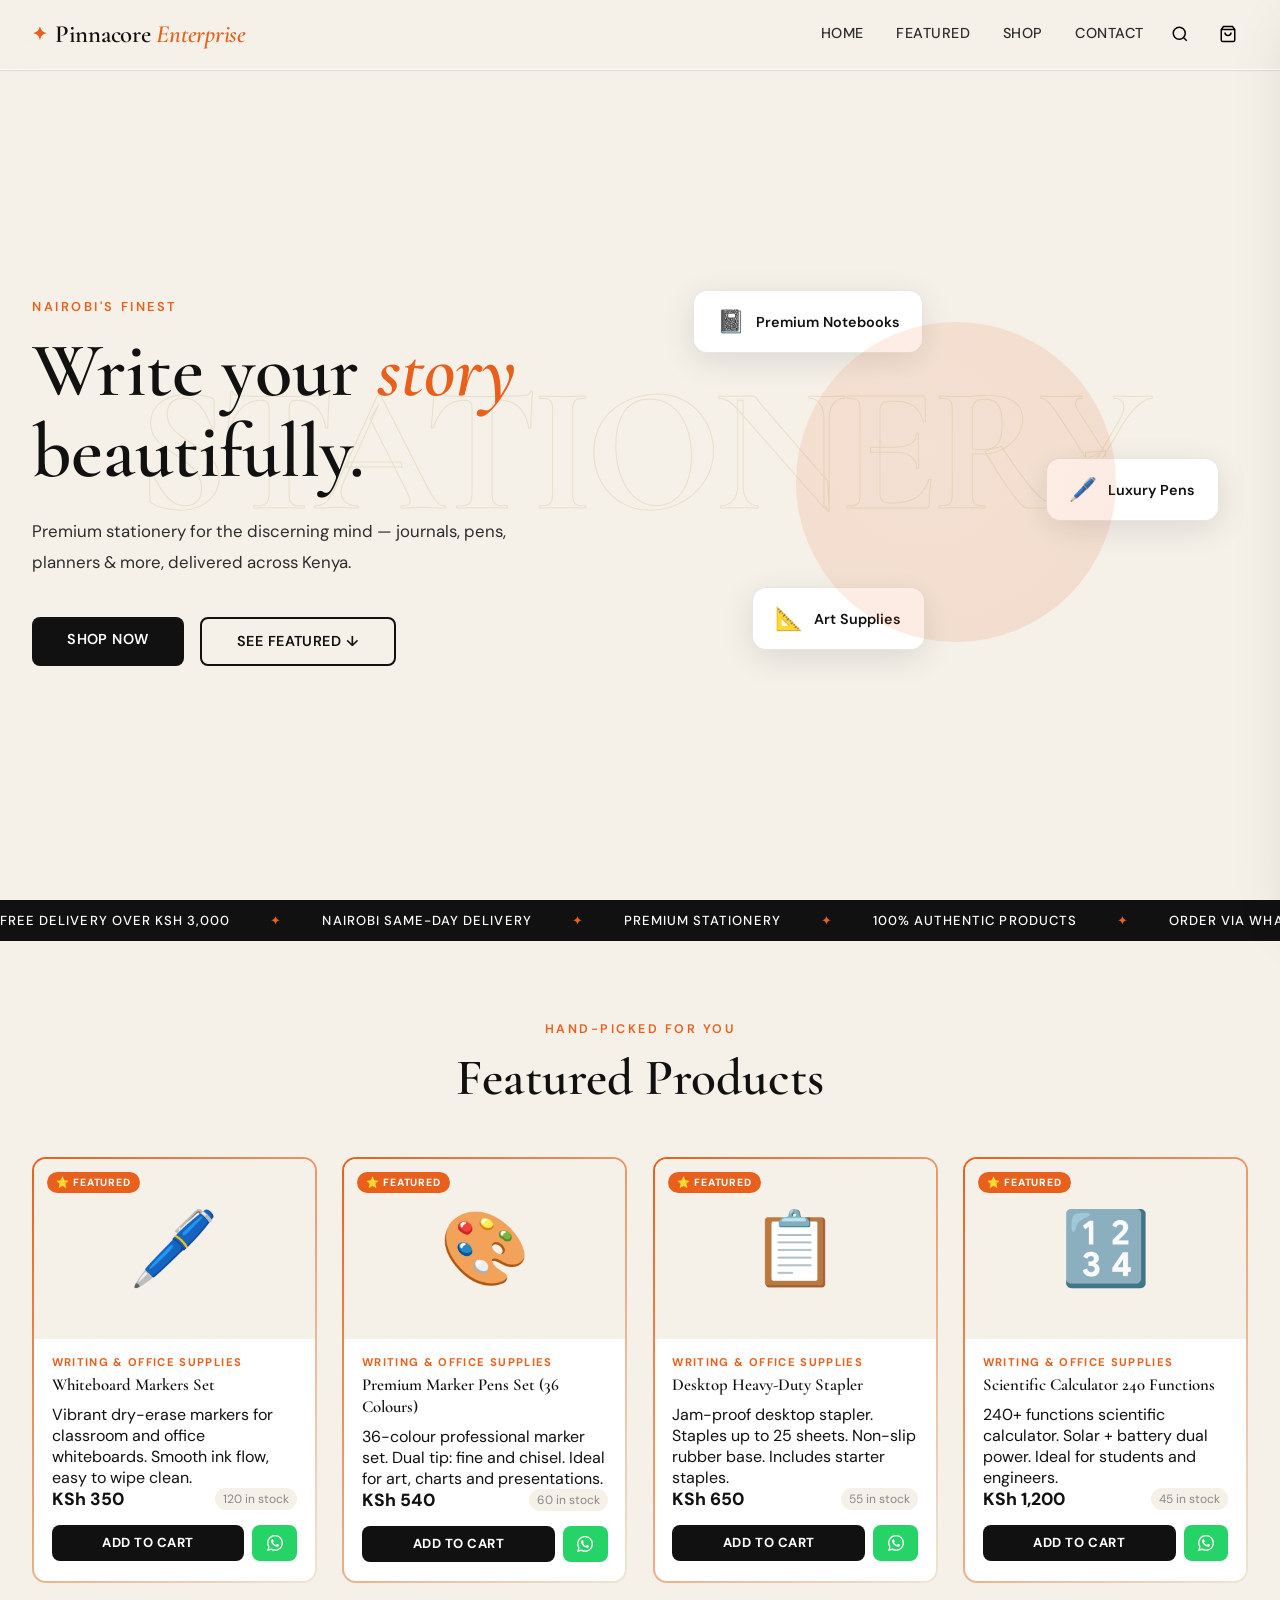
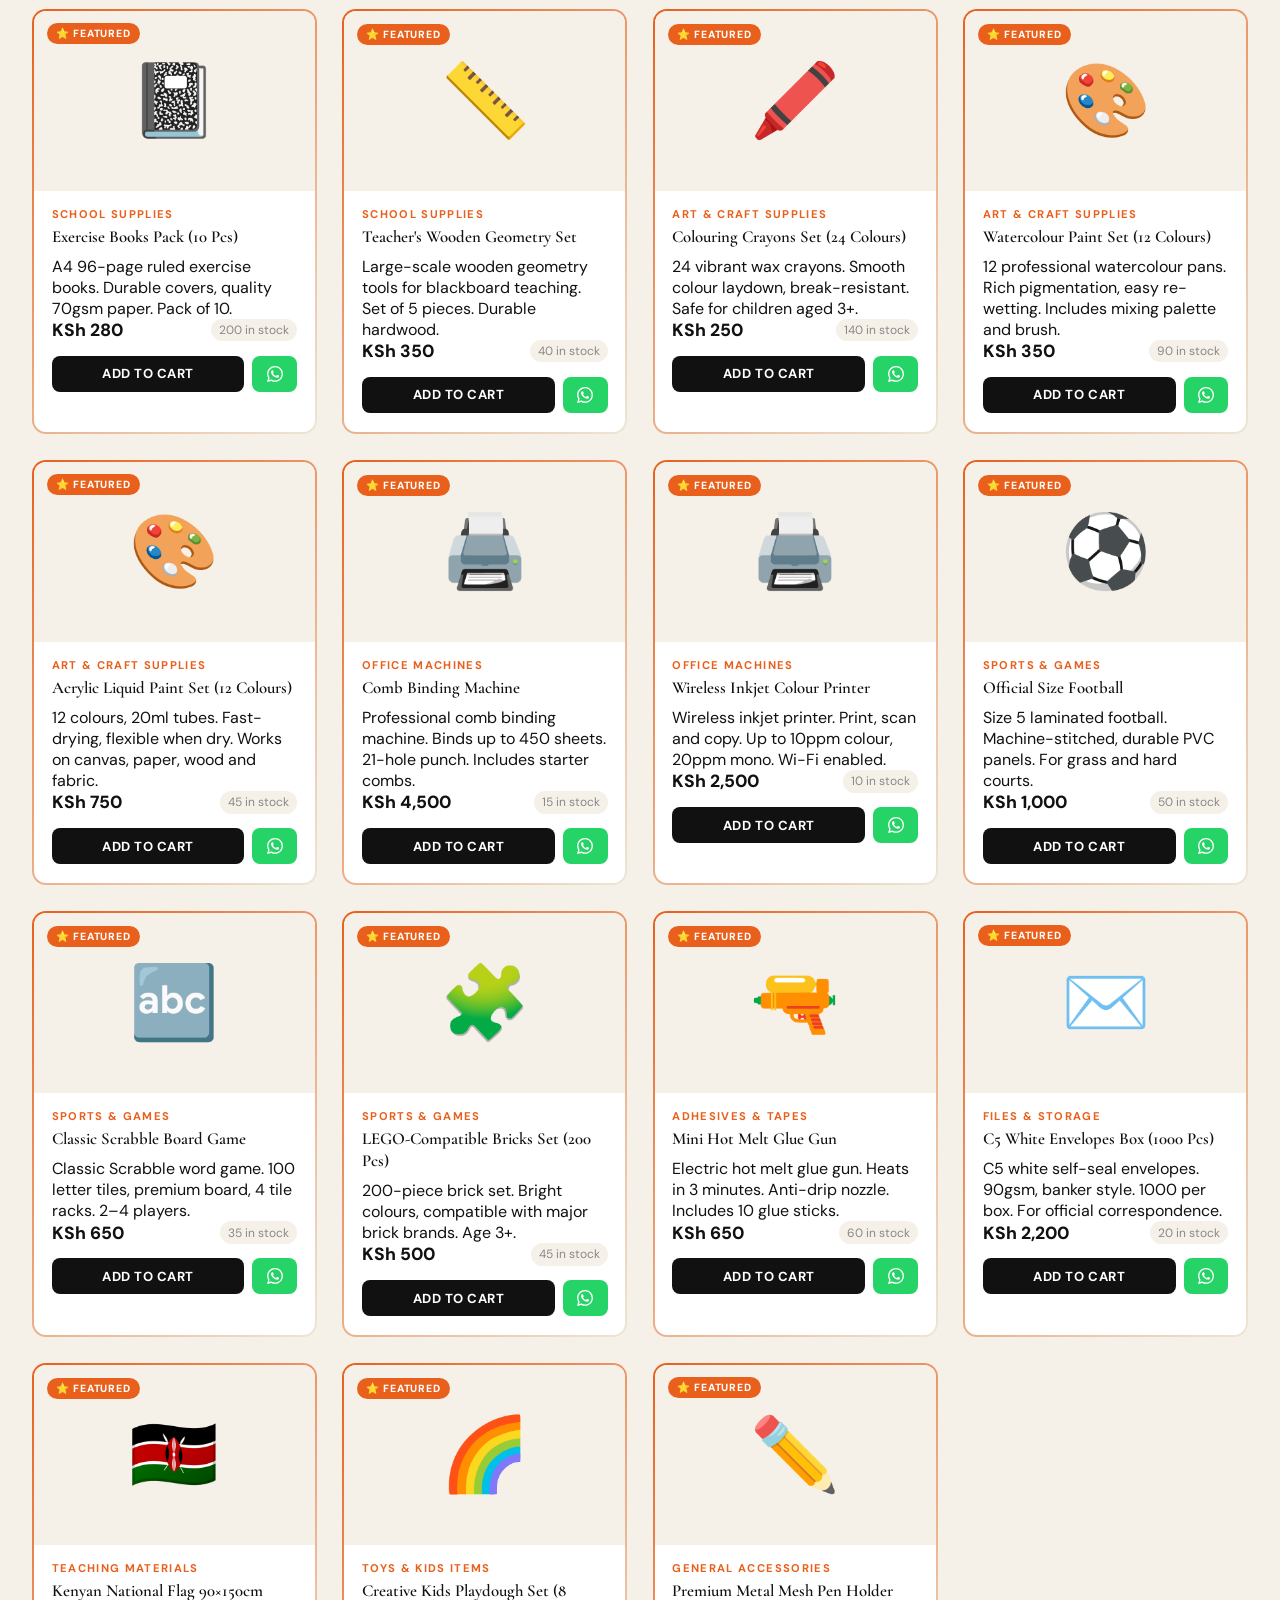
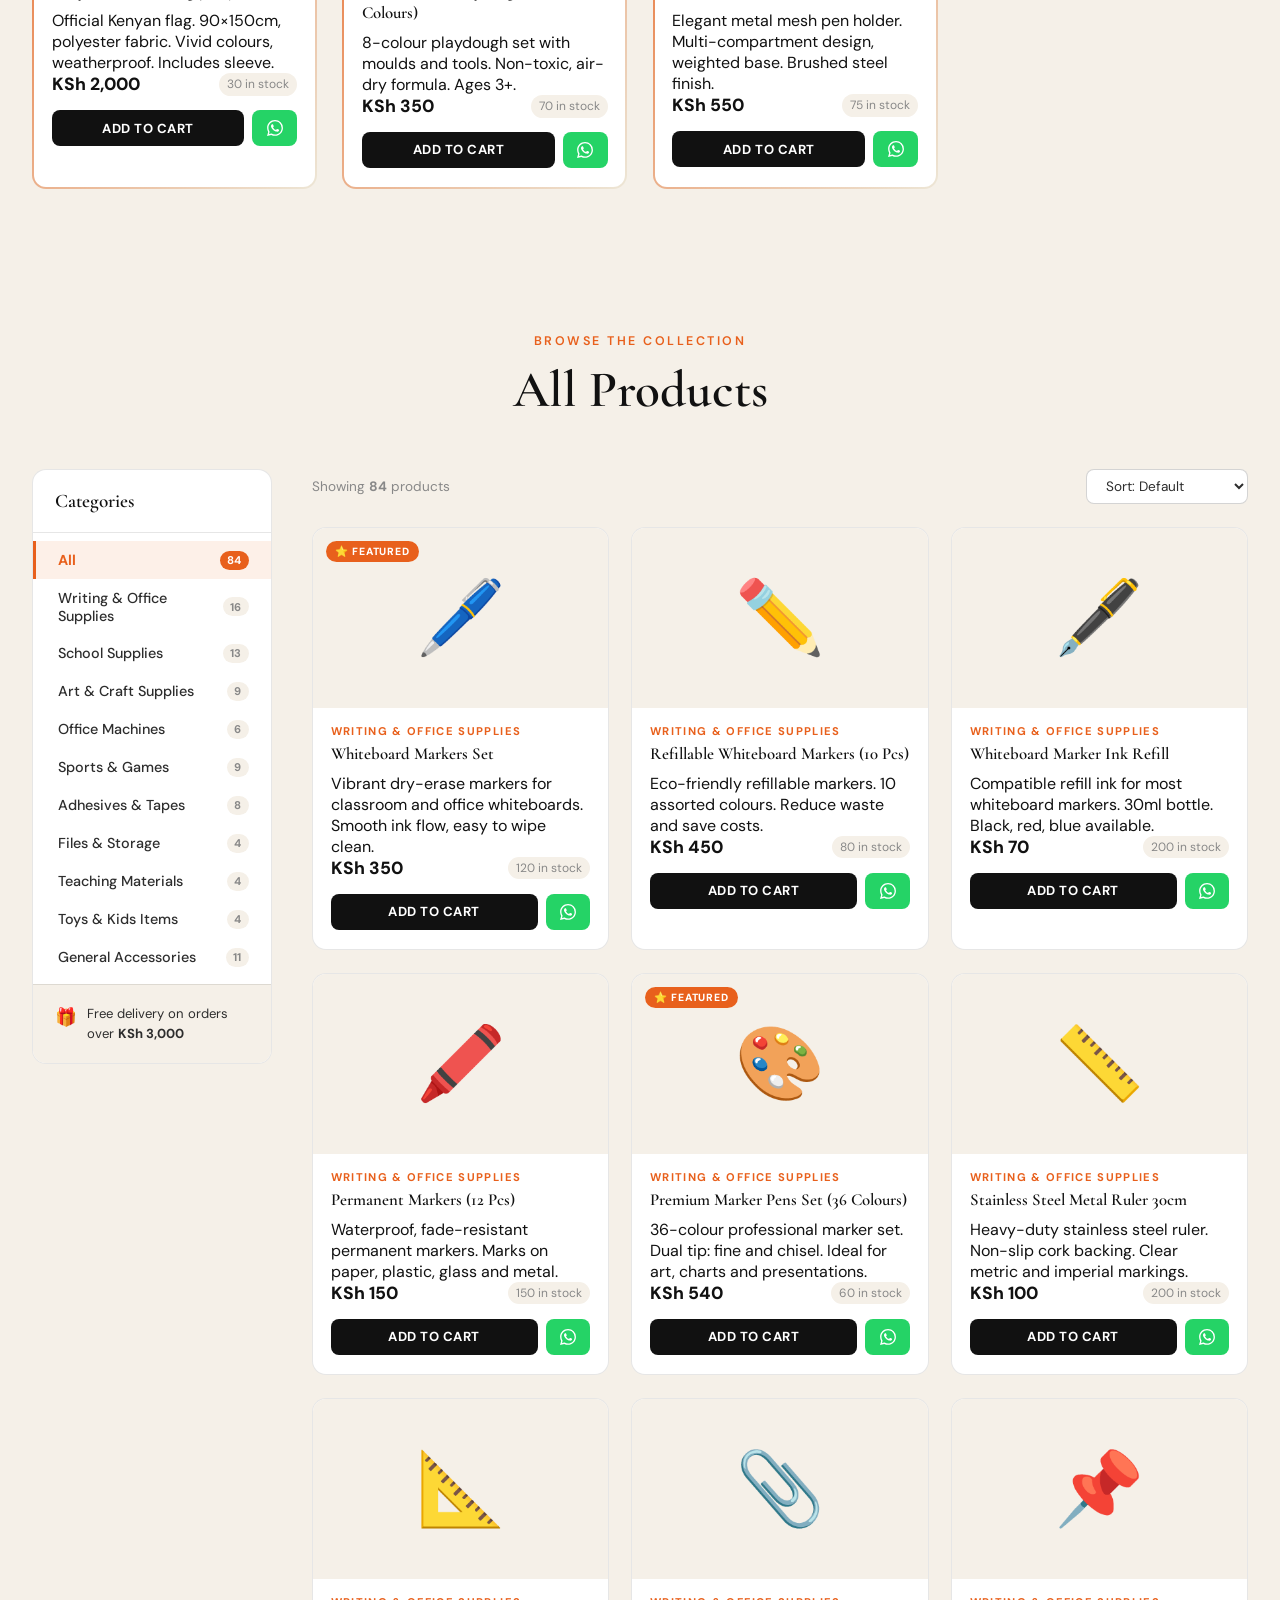
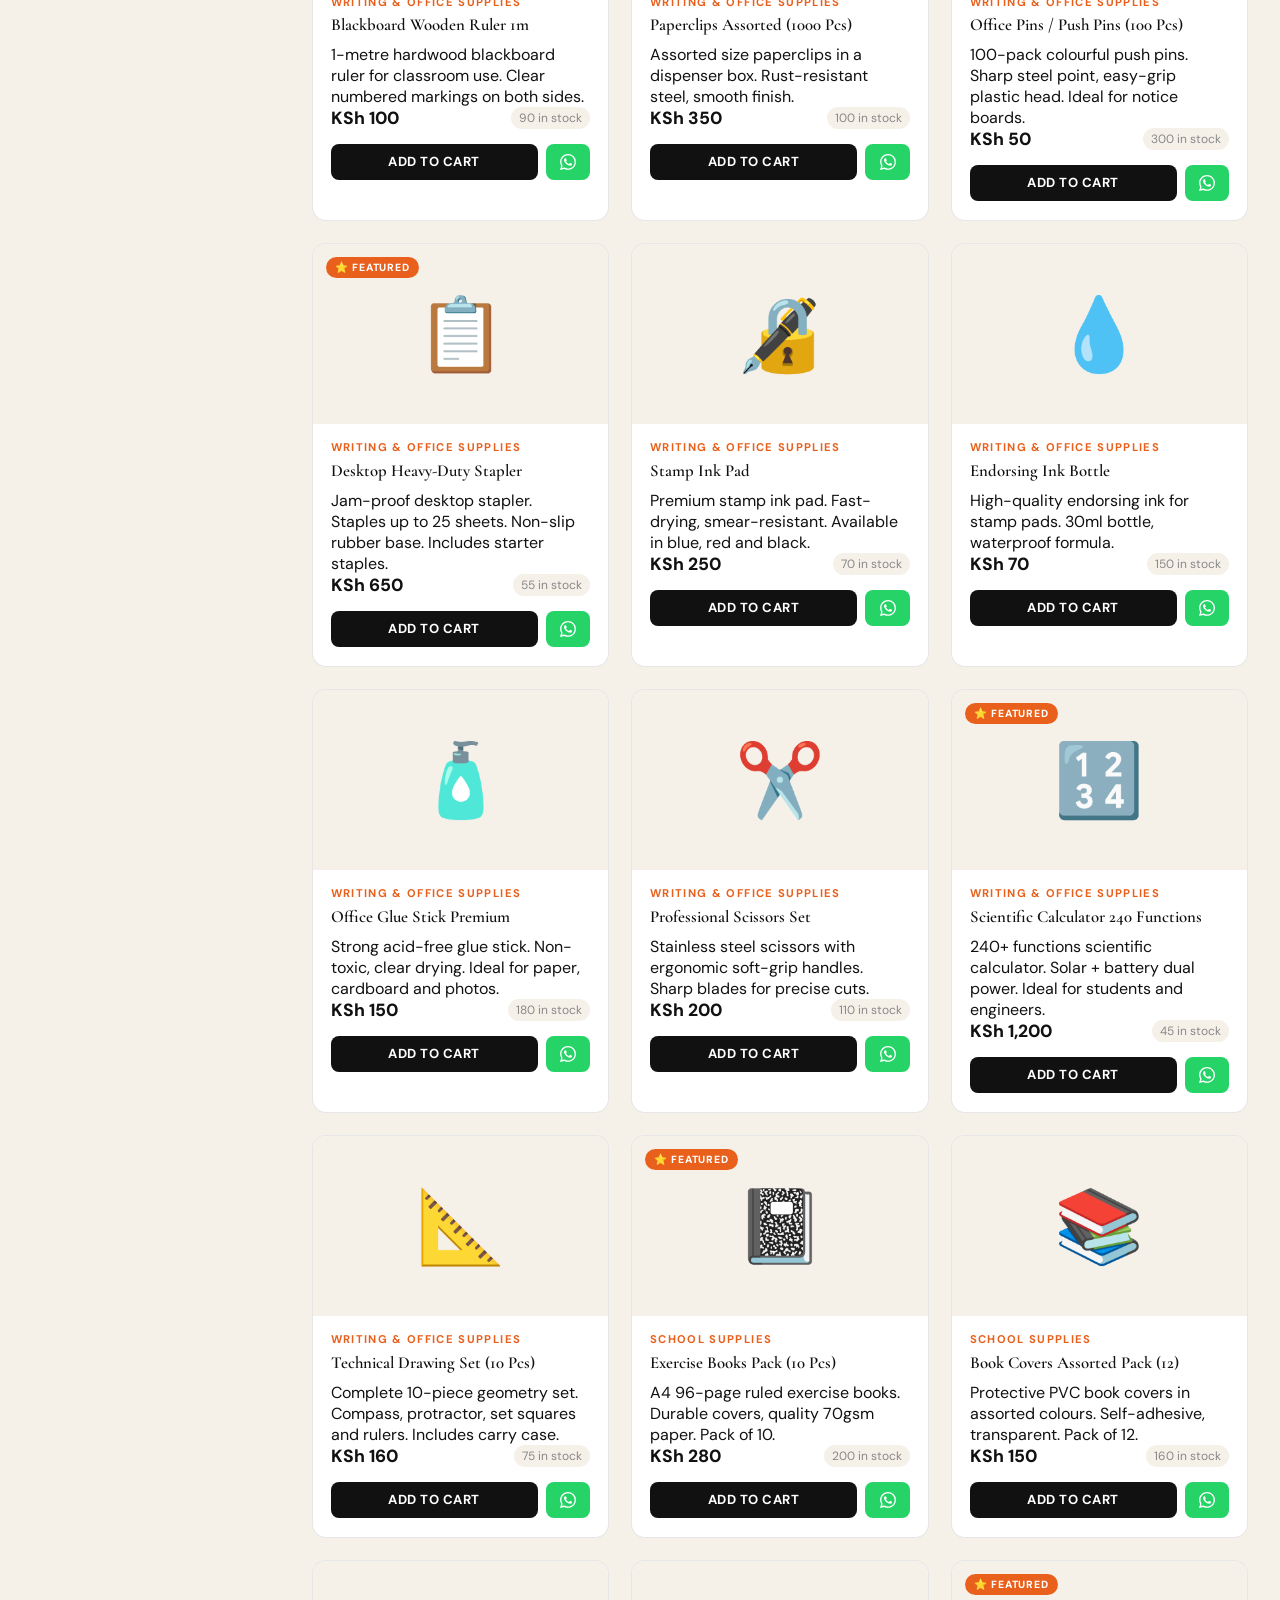
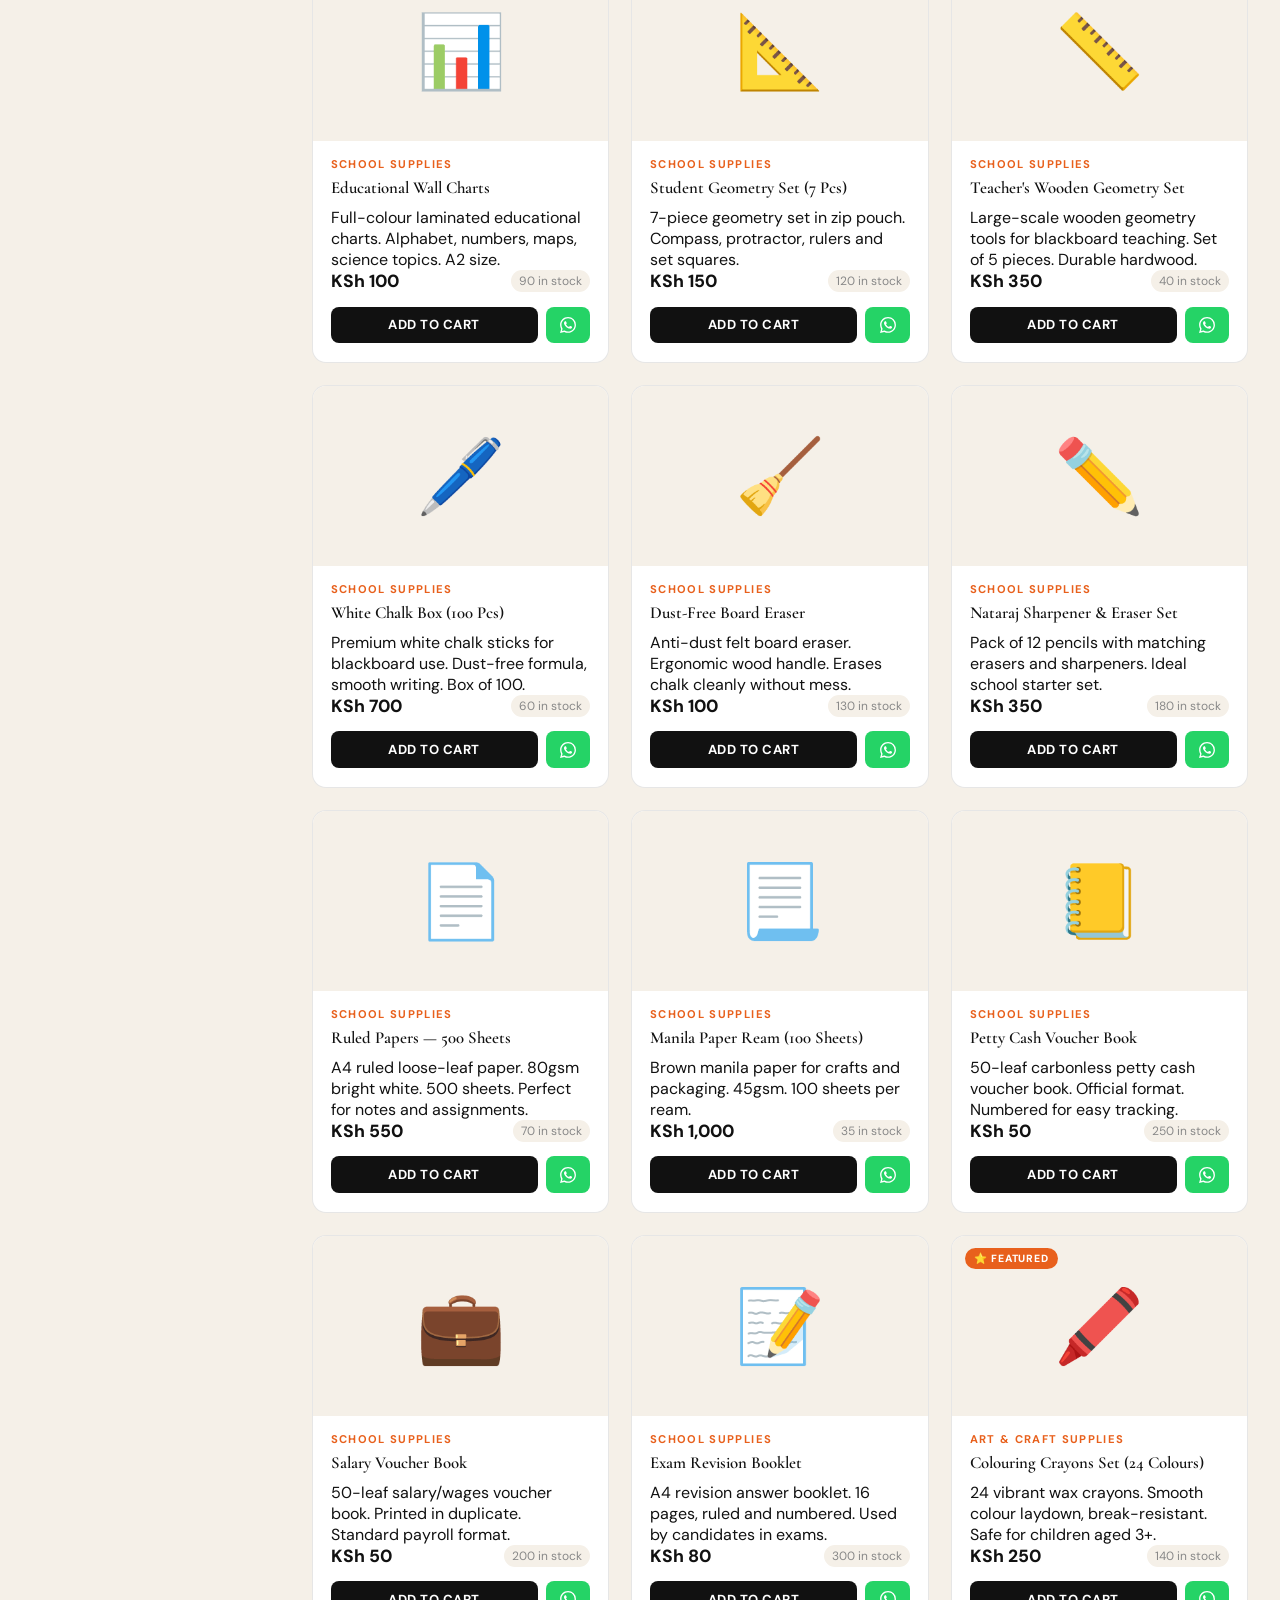
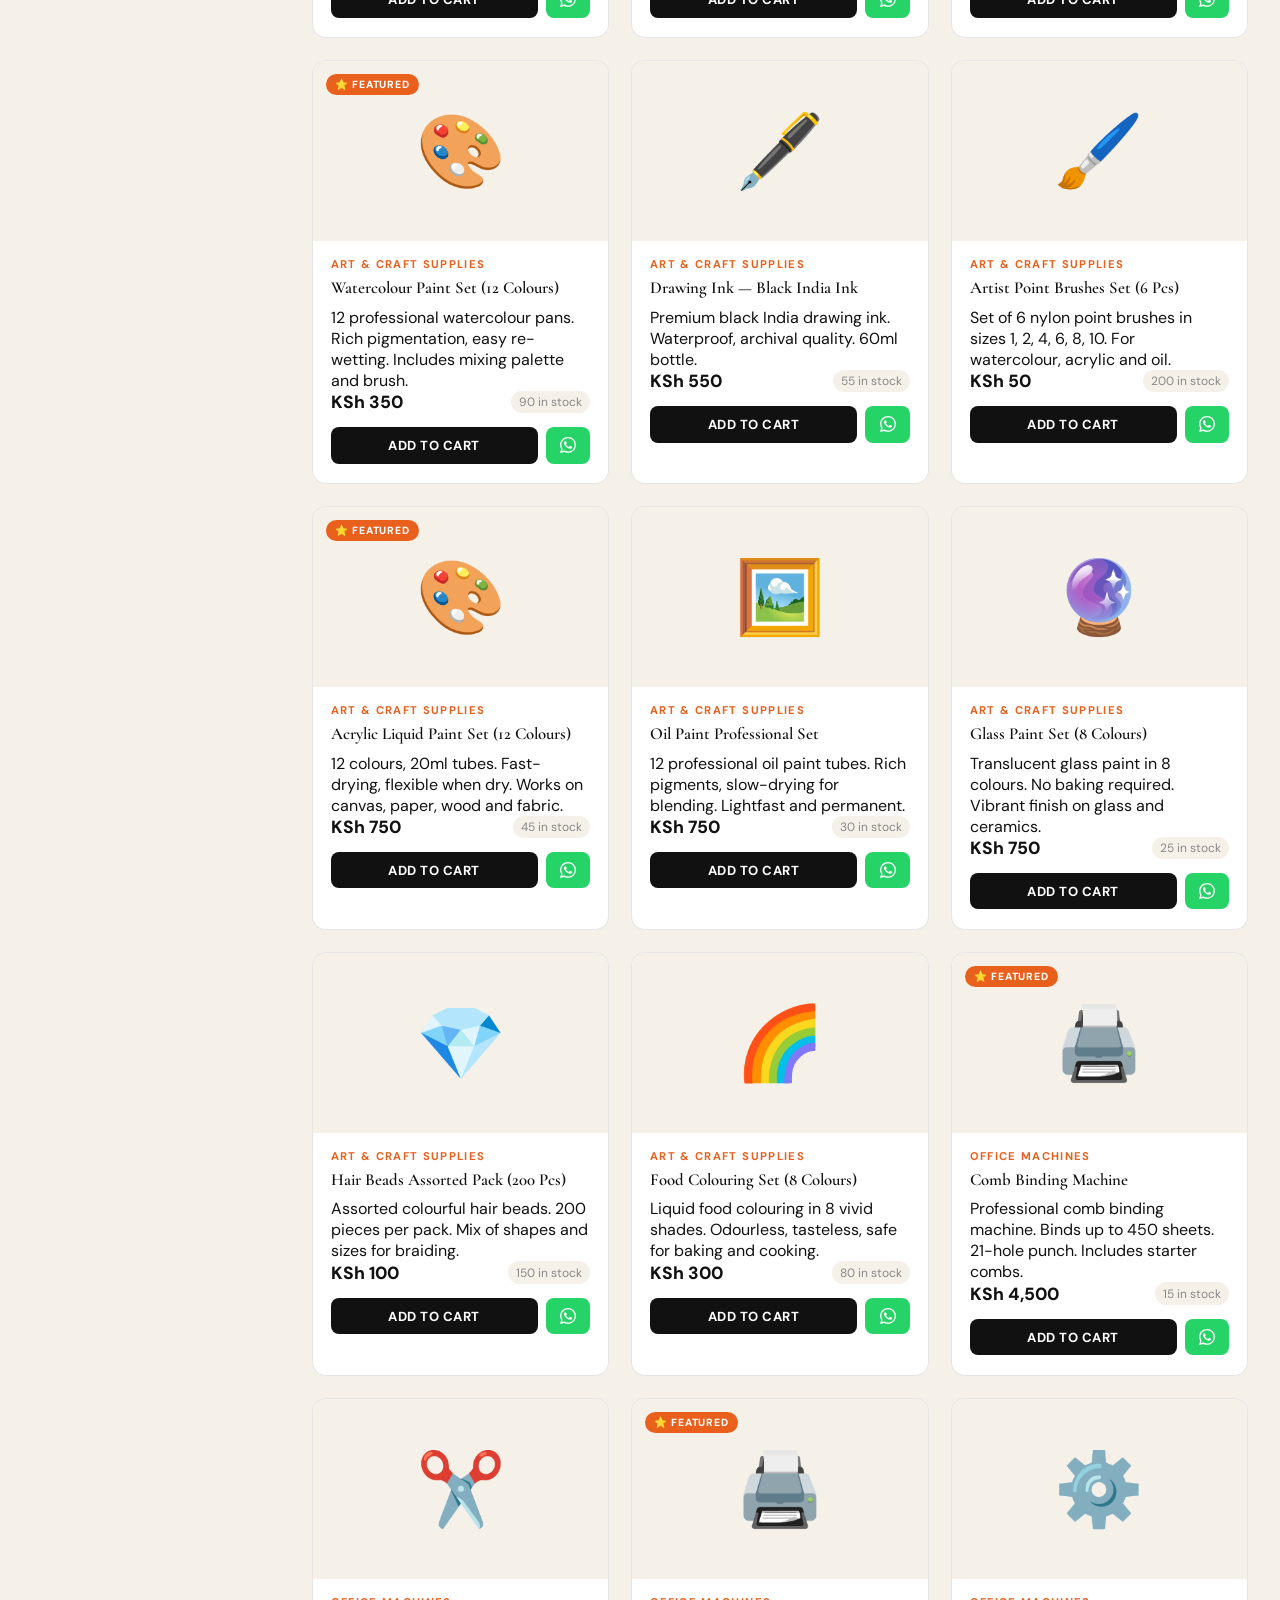
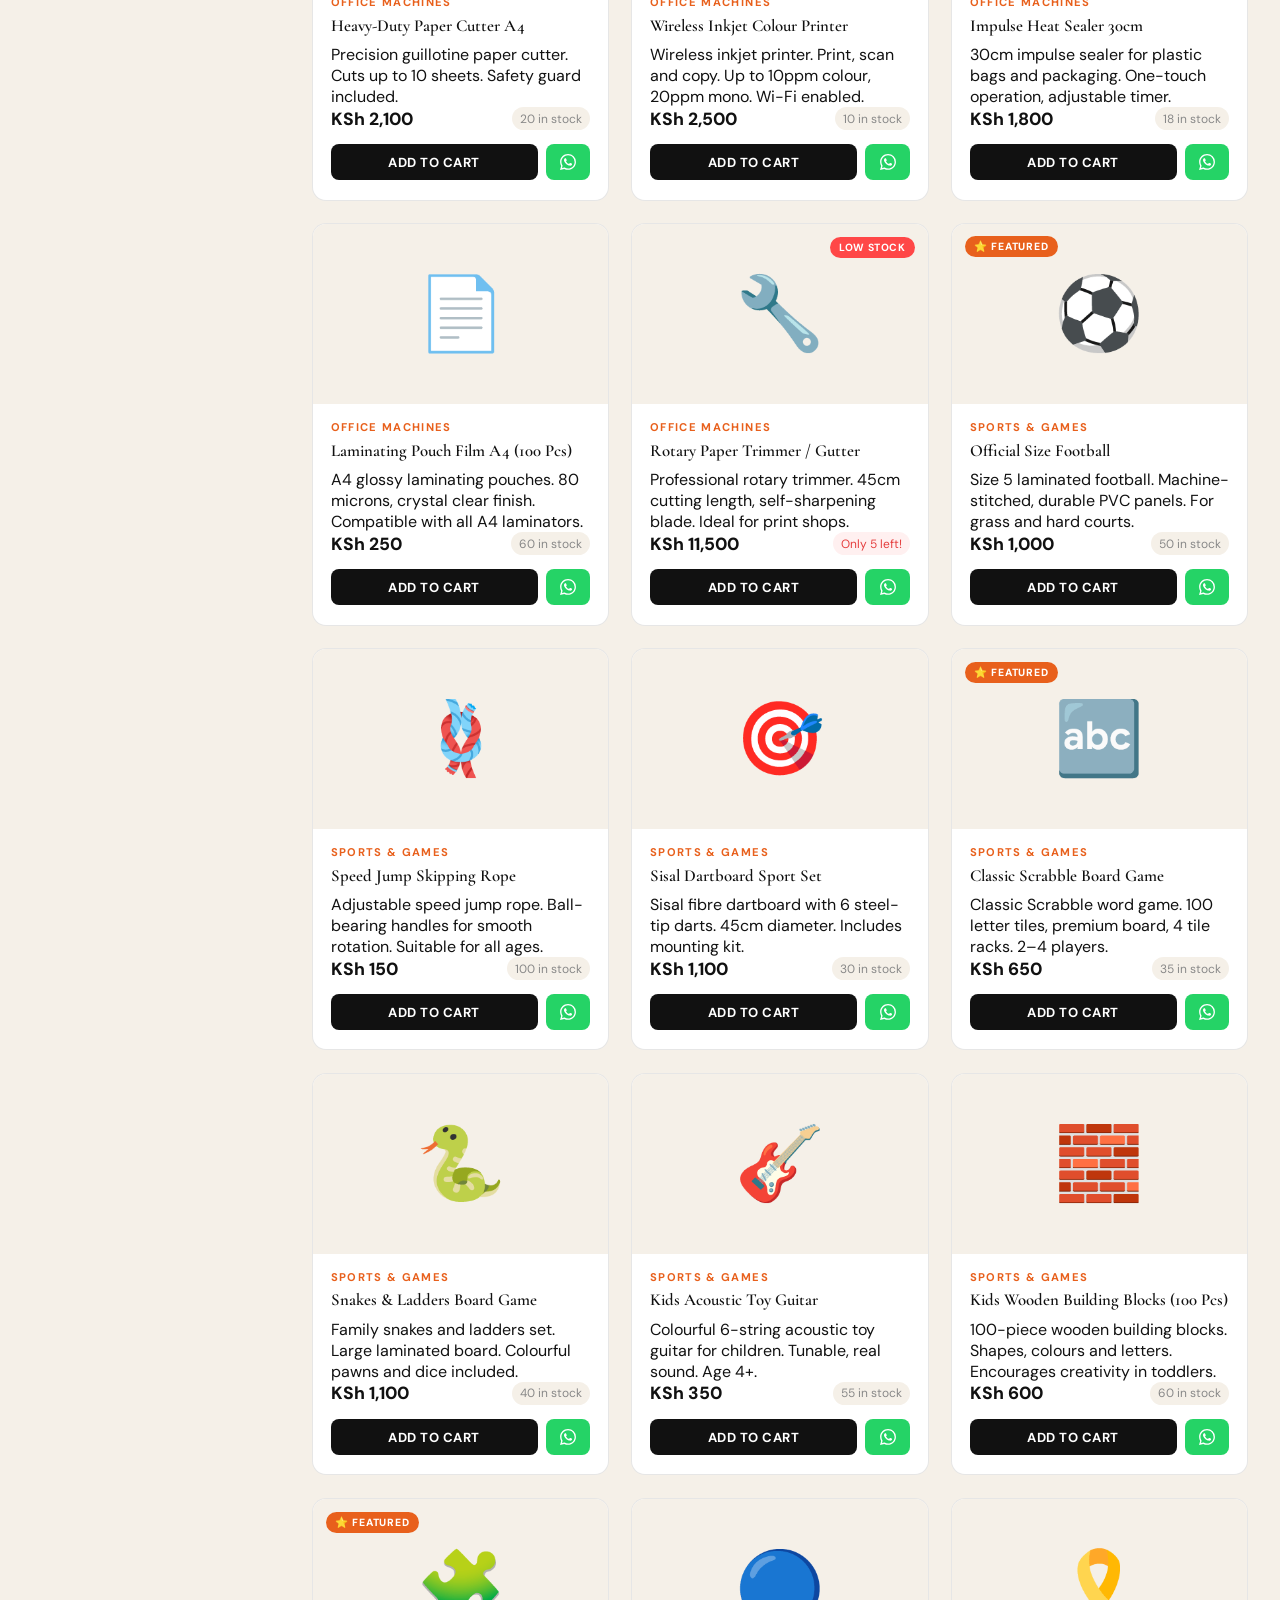
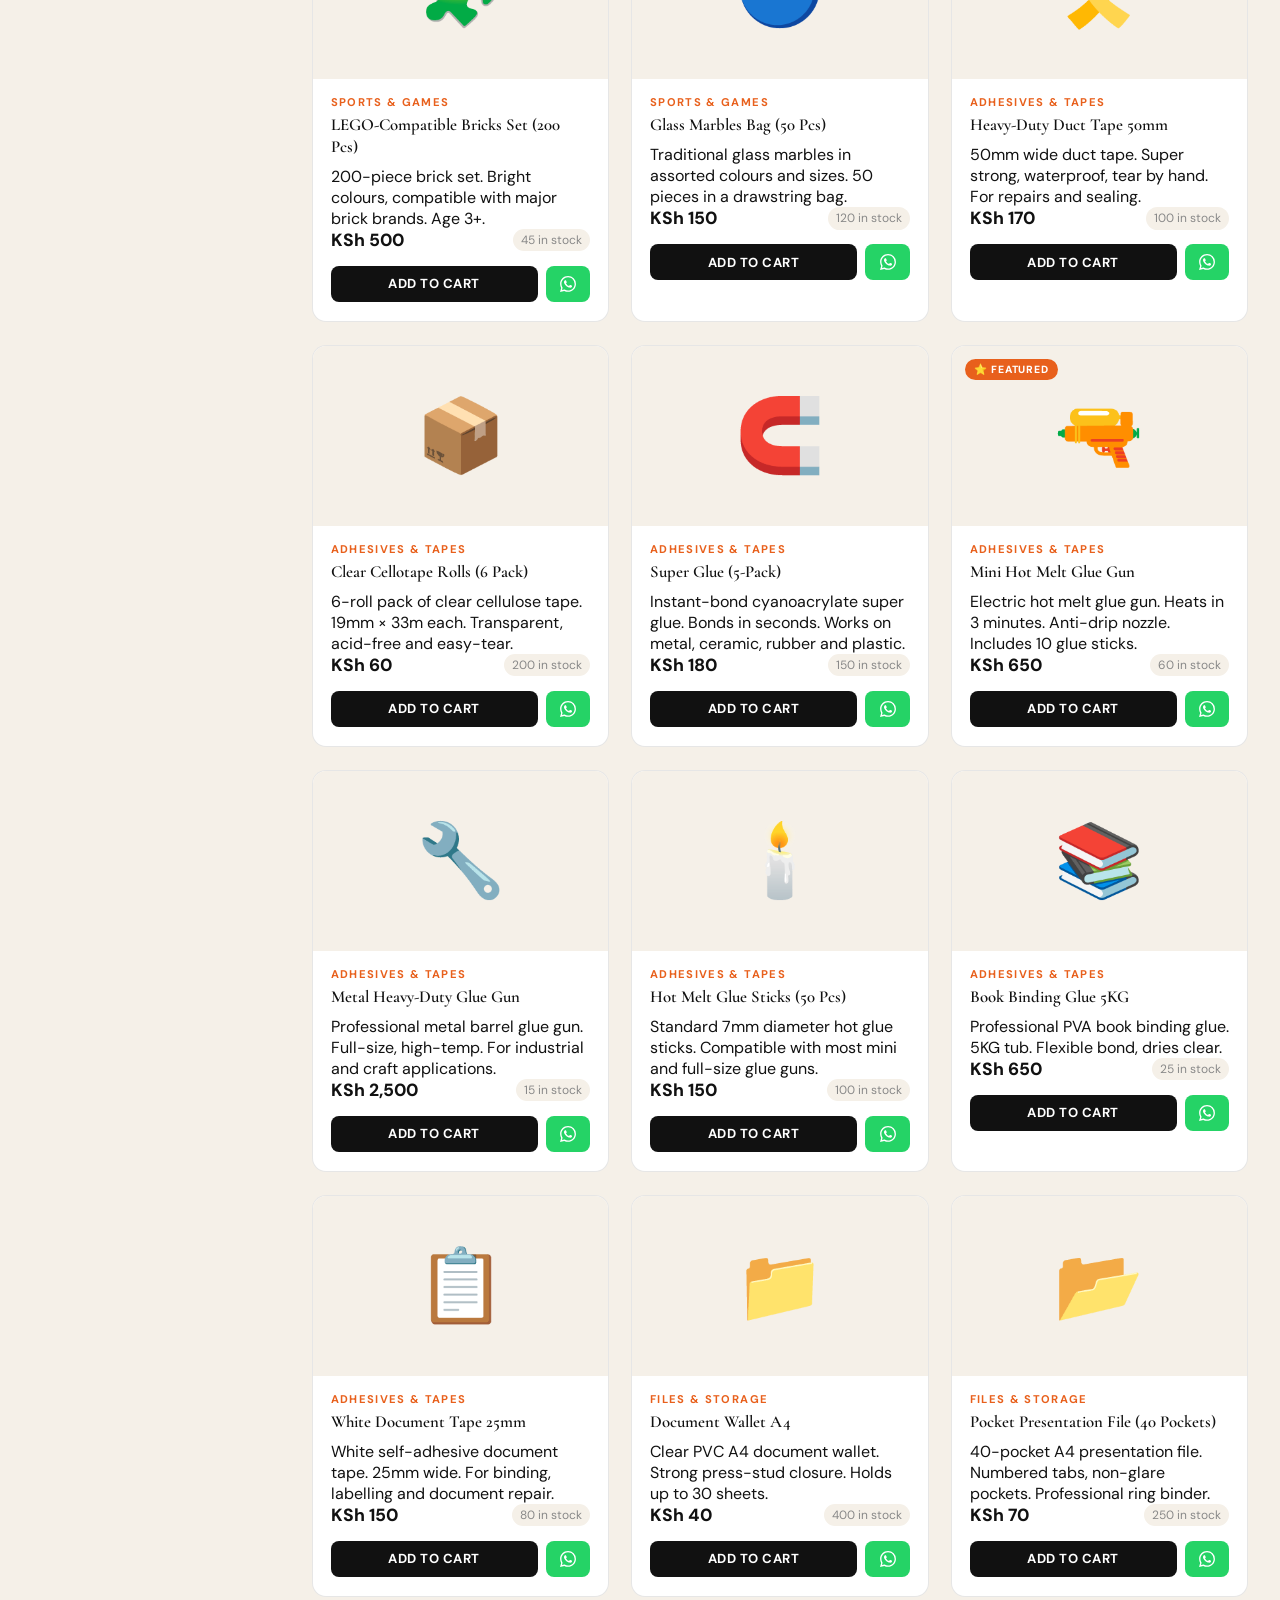
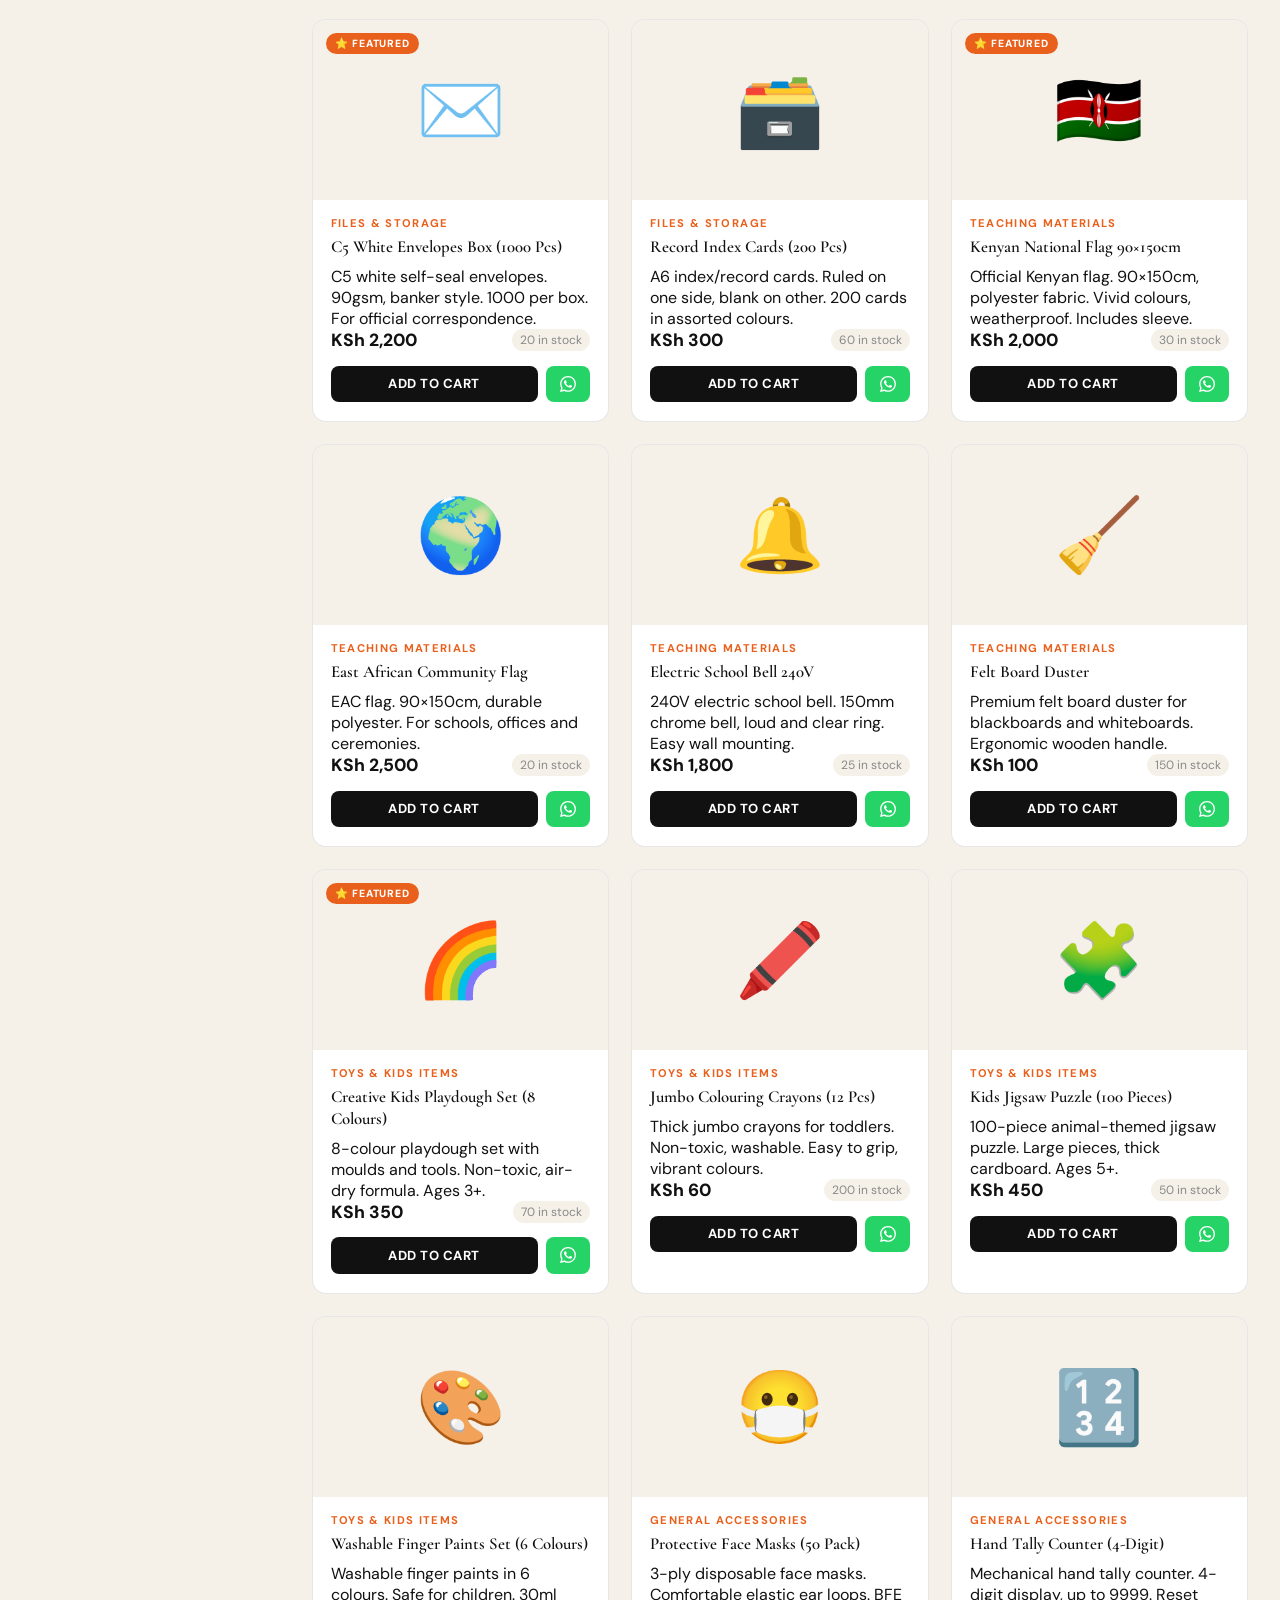
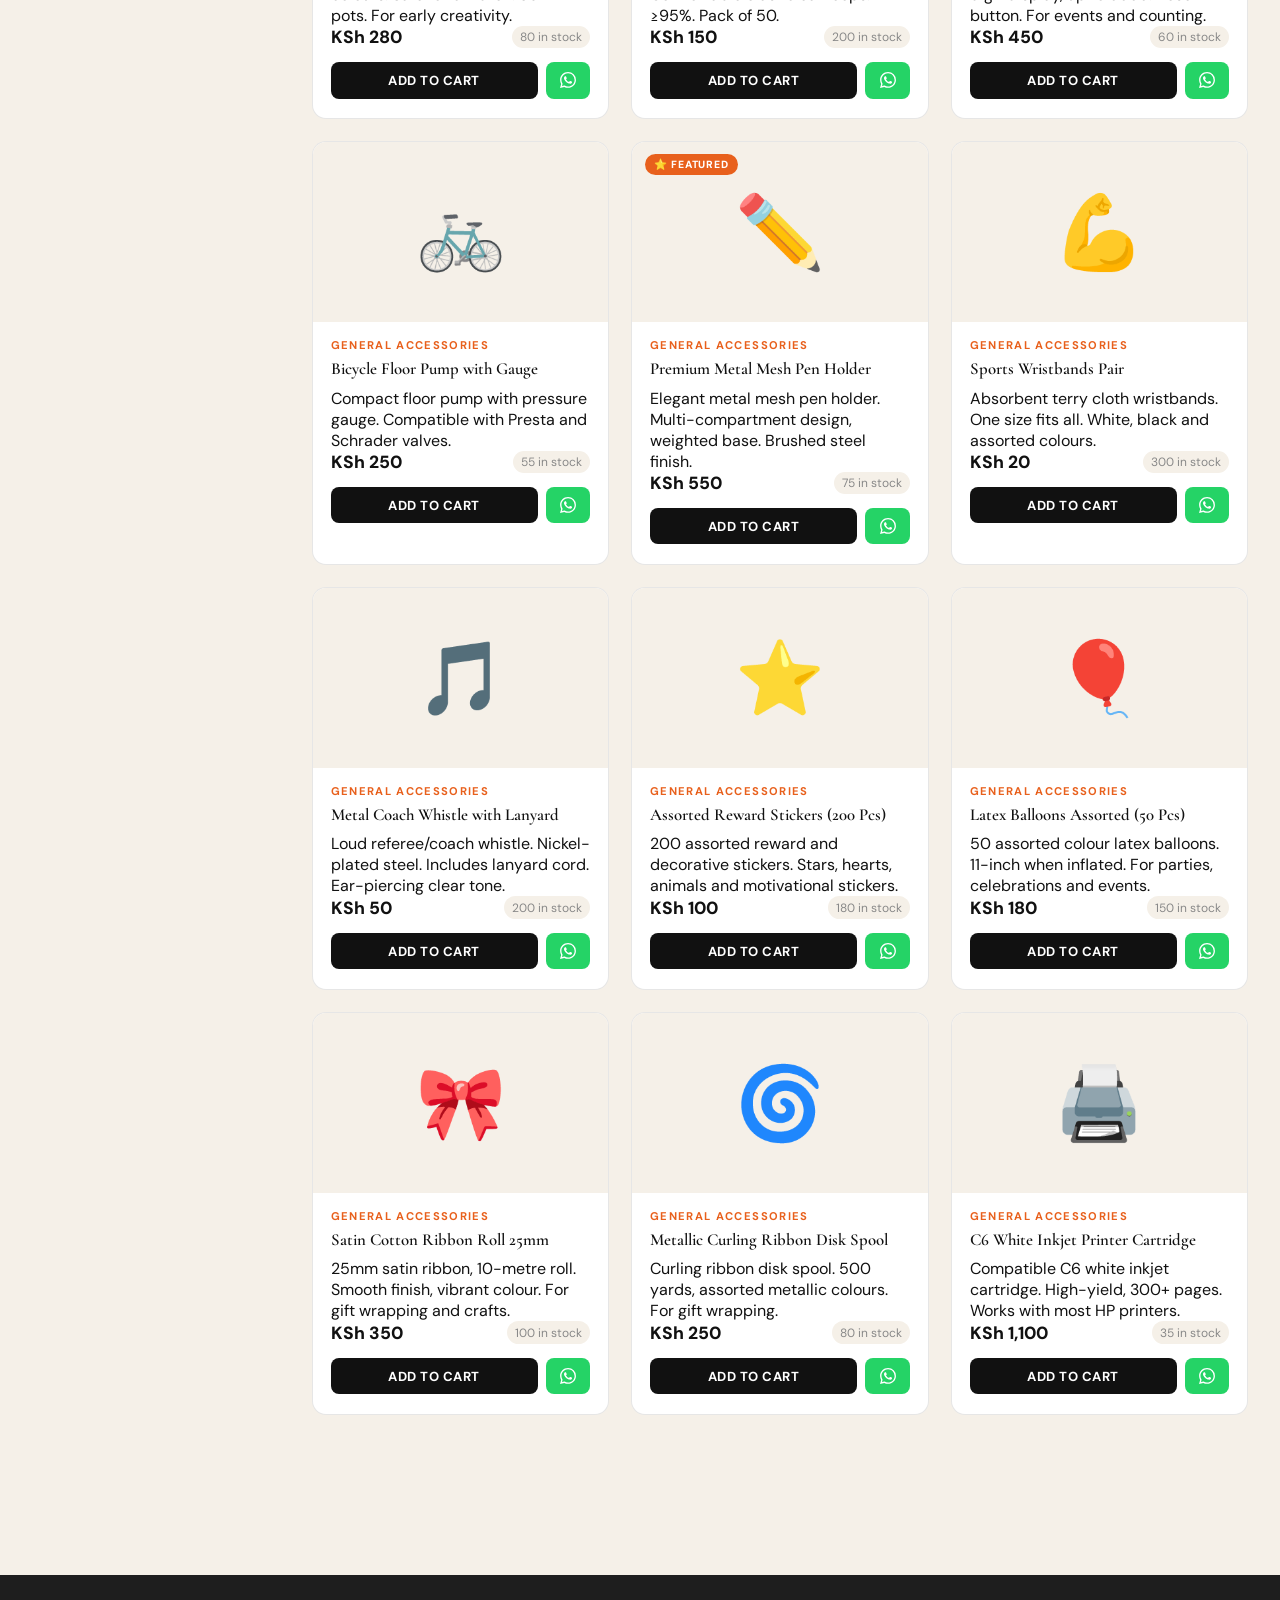
==== index.html @ 30a14a69 "first commit" ====
<!DOCTYPE html>
<html lang="en">
<head>
  <meta charset="UTF-8" />
  <meta name="viewport" content="width=device-width, initial-scale=1.0" />
  <title>Pinnacore Enterprise — Premium Stationery Kenya</title>
  <link rel="stylesheet" href="style.css" />
  <link rel="preconnect" href="https://fonts.googleapis.com" />
  <link rel="preconnect" href="https://fonts.gstatic.com" crossorigin />
  <link href="https://fonts.googleapis.com/css2?family=Cormorant+Garamond:ital,wght@0,300;0,400;0,600;1,300;1,400&family=DM+Sans:wght@300;400;500;600&family=Playfair+Display:ital,wght@0,700;1,400&display=swap" rel="stylesheet" />
</head>
<body>

  <!-- ───────────── CART SIDEBAR ───────────── -->
  <div class="cart-overlay" id="cartOverlay"></div>
  <aside class="cart-sidebar" id="cartSidebar">
    <div class="cart-header">
      <h2>Your Basket</h2>
      <button class="cart-close" id="cartClose">✕</button>
    </div>
    <div class="cart-items" id="cartItems">
      <p class="cart-empty">Your basket is empty.</p>
    </div>
    <div class="cart-footer" id="cartFooter" style="display:none">
      <div class="cart-total">
        <span>Total</span>
        <span id="cartTotal">KSh 0</span>
      </div>
      <button class="btn-whatsapp-checkout" id="whatsappCheckout">
        <svg width="20" height="20" viewBox="0 0 24 24" fill="currentColor"><path d="M17.472 14.382c-.297-.149-1.758-.867-2.03-.967-.273-.099-.471-.148-.67.15-.197.297-.767.966-.94 1.164-.173.199-.347.223-.644.075-.297-.15-1.255-.463-2.39-1.475-.883-.788-1.48-1.761-1.653-2.059-.173-.297-.018-.458.13-.606.134-.133.298-.347.446-.52.149-.174.198-.298.298-.497.099-.198.05-.371-.025-.52-.075-.149-.669-1.612-.916-2.207-.242-.579-.487-.5-.669-.51-.173-.008-.371-.01-.57-.01-.198 0-.52.074-.792.372-.272.297-1.04 1.016-1.04 2.479 0 1.462 1.065 2.875 1.213 3.074.149.198 2.096 3.2 5.077 4.487.709.306 1.262.489 1.694.625.712.227 1.36.195 1.871.118.571-.085 1.758-.719 2.006-1.413.248-.694.248-1.289.173-1.413-.074-.124-.272-.198-.57-.347m-5.421 7.403h-.004a9.87 9.87 0 01-5.031-1.378l-.361-.214-3.741.982.998-3.648-.235-.374a9.86 9.86 0 01-1.51-5.26c.001-5.45 4.436-9.884 9.888-9.884 2.64 0 5.122 1.03 6.988 2.898a9.825 9.825 0 012.893 6.994c-.003 5.45-4.437 9.884-9.885 9.884m8.413-18.297A11.815 11.815 0 0012.05 0C5.495 0 .16 5.335.157 11.892c0 2.096.547 4.142 1.588 5.945L.057 24l6.305-1.654a11.882 11.882 0 005.683 1.448h.005c6.554 0 11.89-5.335 11.893-11.893a11.821 11.821 0 00-3.48-8.413z"/></svg>
        Checkout via WhatsApp
      </button>
      <button class="btn-clear-cart" id="clearCart">Clear Basket</button>
    </div>
  </aside>

  <!-- ───────────── HEADER / NAV ───────────── -->
  <header class="site-header" id="siteHeader">
    <div class="header-inner">
      <button class="mobile-menu-btn" id="mobileMenuBtn" aria-label="Open menu">
        <span></span><span></span><span></span>
      </button>
      <a href="#" class="logo">
        <span class="logo-icon">✦</span>
        <span>Pinnacore <em>Enterprise</em></span>
      </a>
      <nav class="main-nav" id="mainNav">
        <a href="#home">Home</a>
        <a href="#featured">Featured</a>
        <a href="#shop">Shop</a>
        <a href="#contact">Contact</a>
      </nav>
      <div class="header-actions">
        <button class="search-toggle" id="searchToggle" aria-label="Search">
          <svg width="18" height="18" viewBox="0 0 24 24" fill="none" stroke="currentColor" stroke-width="2"><circle cx="11" cy="11" r="8"/><line x1="21" y1="21" x2="16.65" y2="16.65"/></svg>
        </button>
        <button class="cart-toggle" id="cartToggle" aria-label="Open cart">
          <svg width="18" height="18" viewBox="0 0 24 24" fill="none" stroke="currentColor" stroke-width="2"><path d="M6 2L3 6v14a2 2 0 002 2h14a2 2 0 002-2V6l-3-4z"/><line x1="3" y1="6" x2="21" y2="6"/><path d="M16 10a4 4 0 01-8 0"/></svg>
          <span class="cart-badge" id="cartBadge">0</span>
        </button>
      </div>
    </div>
    <div class="search-bar-wrap" id="searchBarWrap">
      <input type="text" class="search-bar" id="searchBar" placeholder="Search for pens, notebooks, planners…" />
      <button class="search-close" id="searchClose">✕</button>
    </div>
  </header>

  <!-- ───────────── MOBILE NAV ───────────── -->
  <div class="mobile-overlay" id="mobileOverlay"></div>
  <div class="mobile-nav" id="mobileNav">
    <button class="mobile-nav-close" id="mobileNavClose">✕</button>
    <a href="#home" class="mob-link">Home</a>
    <a href="#featured" class="mob-link">Featured</a>
    <a href="#shop" class="mob-link">Shop</a>
    <a href="#contact" class="mob-link">Contact</a>
    <div class="mob-categories" id="mobCategories"></div>
  </div>

  <!-- ───────────── HERO ───────────── -->
  <section class="hero" id="home">
    <div class="hero-bg-text">STATIONERY</div>
    <div class="hero-content">
      <p class="hero-eyebrow">Nairobi's Finest</p>
      <h1 class="hero-title">Write your <em>story</em><br>beautifully.</h1>
      <p class="hero-sub">Premium stationery for the discerning mind — journals, pens, planners &amp; more, delivered across Kenya.</p>
      <div class="hero-ctas">
        <a href="#shop" class="btn-primary">Shop Now</a>
        <a href="#featured" class="btn-ghost">See Featured ↓</a>
      </div>
    </div>
    <div class="hero-visual">
      <div class="hero-card hc1">
        <span class="hc-emoji">📓</span>
        <span>Premium Notebooks</span>
      </div>
      <div class="hero-card hc2">
        <span class="hc-emoji">🖊️</span>
        <span>Luxury Pens</span>
      </div>
      <div class="hero-card hc3">
        <span class="hc-emoji">📐</span>
        <span>Art Supplies</span>
      </div>
      <div class="hero-orb"></div>
    </div>
  </section>

  <!-- ───────────── MARQUEE ───────────── -->
  <div class="marquee-wrap">
    <div class="marquee-track">
      <span>Free delivery over KSh 3,000</span>
      <span class="sep">✦</span>
      <span>Nairobi same-day delivery</span>
      <span class="sep">✦</span>
      <span>Premium stationery</span>
      <span class="sep">✦</span>
      <span>100% authentic products</span>
      <span class="sep">✦</span>
      <span>Order via WhatsApp</span>
      <span class="sep">✦</span>
      <span>Free delivery over KSh 3,000</span>
      <span class="sep">✦</span>
      <span>Nairobi same-day delivery</span>
      <span class="sep">✦</span>
      <span>Premium stationery</span>
      <span class="sep">✦</span>
      <span>100% authentic products</span>
      <span class="sep">✦</span>
      <span>Order via WhatsApp</span>
    </div>
  </div>

  <!-- ───────────── FEATURED ───────────── -->
  <section class="featured-section" id="featured">
    <div class="section-header">
      <p class="section-eyebrow">Hand-Picked for You</p>
      <h2 class="section-title">Featured Products</h2>
    </div>
    <div class="featured-grid" id="featuredGrid"></div>
  </section>

  <!-- ───────────── SHOP ───────────── -->
  <section class="shop-section" id="shop">
    <div class="section-header">
      <p class="section-eyebrow">Browse the Collection</p>
      <h2 class="section-title">All Products</h2>
    </div>
    <div class="shop-layout">
      <!-- Sidebar -->
      <aside class="category-sidebar" id="categorySidebar">
        <div class="sidebar-inner">
          <h3 class="sidebar-title">Categories</h3>
          <ul class="category-list" id="categoryList"></ul>
          <div class="sidebar-promo">
            <span class="promo-icon">🎁</span>
            <p>Free delivery on orders over <strong>KSh 3,000</strong></p>
          </div>
        </div>
      </aside>
      <!-- Products grid -->
      <div class="products-area">
        <div class="products-toolbar">
          <p class="results-count" id="resultsCount">Showing all products</p>
          <select class="sort-select" id="sortSelect">
            <option value="default">Sort: Default</option>
            <option value="price-asc">Price: Low → High</option>
            <option value="price-desc">Price: High → Low</option>
            <option value="name">Name A–Z</option>
          </select>
        </div>
        <div class="products-grid" id="productsGrid"></div>
        <div class="no-results" id="noResults" style="display:none">
          <span>🔍</span>
          <p>No products found. Try a different search or category.</p>
        </div>
      </div>
    </div>
  </section>

  <!-- ───────────── CONTACT / FOOTER ───────────── -->
  <footer class="site-footer" id="contact">
    <div class="footer-inner">
      <div class="footer-brand">
        <span class="logo-icon">✦</span>
        <h3>Pinnacore Enterprise</h3>
        <p>Your premium stationery destination in Nairobi, Kenya. Quality products for every writer, artist, and creative.</p>
        <a class="footer-wa" href="https://wa.me/254700000000" target="_blank">
          <svg width="18" height="18" viewBox="0 0 24 24" fill="currentColor"><path d="M17.472 14.382c-.297-.149-1.758-.867-2.03-.967-.273-.099-.471-.148-.67.15-.197.297-.767.966-.94 1.164-.173.199-.347.223-.644.075-.297-.15-1.255-.463-2.39-1.475-.883-.788-1.48-1.761-1.653-2.059-.173-.297-.018-.458.13-.606.134-.133.298-.347.446-.52.149-.174.198-.298.298-.497.099-.198.05-.371-.025-.52-.075-.149-.669-1.612-.916-2.207 -.242-.579 -.487 -.5 -.669 -.51 -.173 -.008 -.371 -.01 -.57 -.01 -.198 0 -.52 .074 -.792 .372 -.272 .297 -1.04 1.016 -1.04 2.479 0 1.462 ">
          </svg>
          Chat on WhatsApp
        </a>
      </div>
      <div class="footer-links">
        <h4>Info</h4>
        <a href="#">Shipping Policy</a>
        <a href="#">Returns</a>
        <a href="#">FAQ</a>
        <a href="#">About Us</a>
      </div>
      <div class="footer-links">
        <h4>Contact</h4>
        <p>Nairobi, Kenya</p>
        <p>+254 700 000 000</p>
        <p>hello@pinnacoreenterprise.com</p>
      </div>
    </div>
    <div class="footer-bottom">
      <p>© 2025 Pinnacore Enterprise. All rights reserved. Made with ✦ in Nairobi.</p>
    </div>
  </footer>

  <script src="script1 .js"></script>
</body>
</html>
---- style.css ----
/* ─────────────────────────────────────────────
   PAPYRUS & CO. — PREMIUM STATIONERY
   style.css
───────────────────────────────────────────── */

/* ── Variables ── */
:root {
  --beige: #f5f0e8;
  --beige-dark: #ede6d6;
  --beige-mid: #e8dfc8;
  --white: #ffffff;
  --black: #111111;
  --black-soft: #1e1e1e;
  --charcoal: #2d2d2d;
  --orange: #e8601c;
  --orange-light: #f07840;
  --orange-pale: #fdf0e8;
  --gray: #888;
  --gray-light: #ccc;
  --border: rgba(17,17,17,.1);
  --border-mid: rgba(17,17,17,.18);
  --shadow-sm: 0 2px 12px rgba(0,0,0,.06);
  --shadow-md: 0 8px 32px rgba(0,0,0,.10);
  --shadow-lg: 0 24px 64px rgba(0,0,0,.14);
  --radius: 14px;
  --radius-sm: 8px;
  --font-display: 'Cormorant Garamond', Georgia, serif;
  --font-body: 'DM Sans', sans-serif;
  --transition: .3s cubic-bezier(.4,0,.2,1);
}

/* ── Reset ── */
*, *::before, *::after { box-sizing: border-box; margin: 0; padding: 0; }
html { scroll-behavior: smooth; }
body {
  font-family: var(--font-body);
  background: var(--beige);
  color: var(--black);
  overflow-x: hidden;
}
img { display: block; max-width: 100%; }
a { text-decoration: none; color: inherit; }
ul { list-style: none; }
button { cursor: pointer; border: none; background: none; font-family: inherit; }
input, select { font-family: inherit; }

/* ── Scrollbar ── */
::-webkit-scrollbar { width: 6px; }
::-webkit-scrollbar-track { background: var(--beige); }
::-webkit-scrollbar-thumb { background: var(--orange); border-radius: 99px; }

/* ══════════════════════════════════════════
   HEADER
══════════════════════════════════════════ */
.site-header {
  position: fixed; top: 0; left: 0; right: 0; z-index: 900;
  background: rgba(245,240,232,.92);
  backdrop-filter: blur(16px);
  border-bottom: 1px solid var(--border);
  transition: box-shadow var(--transition);
}
.site-header.scrolled { box-shadow: var(--shadow-md); }

.header-inner {
  display: flex; align-items: center; gap: 1rem;
  max-width: 1400px; margin: auto;
  padding: .9rem 2rem;
}

.logo {
  display: flex; align-items: center; gap: .5rem;
  font-family: var(--font-display);
  font-size: 1.55rem; font-weight: 600;
  letter-spacing: -.01em; color: var(--black);
  flex: 1;
}
.logo em { font-style: italic; color: var(--orange); }
.logo-icon { color: var(--orange); font-size: 1.1rem; }

.main-nav {
  display: flex; gap: 2rem;
}
.main-nav a {
  font-size: .9rem; font-weight: 500; letter-spacing: .04em;
  text-transform: uppercase; color: var(--charcoal);
  position: relative; padding-bottom: 2px;
  transition: color var(--transition);
}
.main-nav a::after {
  content: ''; position: absolute; bottom: 0; left: 0;
  width: 0; height: 2px; background: var(--orange);
  transition: width var(--transition);
}
.main-nav a:hover { color: var(--orange); }
.main-nav a:hover::after { width: 100%; }

.header-actions {
  display: flex; align-items: center; gap: .5rem; margin-left: auto;
}
.search-toggle, .cart-toggle {
  width: 40px; height: 40px;
  display: flex; align-items: center; justify-content: center;
  border-radius: 50%; transition: background var(--transition);
}
.search-toggle:hover, .cart-toggle:hover { background: var(--beige-dark); }

.cart-toggle { position: relative; }
.cart-badge {
  position: absolute; top: 4px; right: 4px;
  background: var(--orange); color: #fff;
  font-size: .6rem; font-weight: 700;
  width: 16px; height: 16px; border-radius: 50%;
  display: flex; align-items: center; justify-content: center;
  opacity: 0; transform: scale(0);
  transition: all var(--transition);
}
.cart-badge.visible { opacity: 1; transform: scale(1); }

/* Search bar */
.search-bar-wrap {
  max-height: 0; overflow: hidden;
  transition: max-height .4s cubic-bezier(.4,0,.2,1), padding .3s;
  display: flex; align-items: center; gap: .5rem;
  padding: 0 2rem;
  background: var(--white);
  border-top: 1px solid transparent;
}
.search-bar-wrap.open {
  max-height: 70px; padding: .7rem 2rem;
  border-top-color: var(--border);
}
.search-bar {
  flex: 1; padding: .65rem 1rem;
  border: 1.5px solid var(--border-mid);
  border-radius: var(--radius-sm); background: var(--beige);
  font-size: .95rem; outline: none;
  transition: border-color var(--transition);
}
.search-bar:focus { border-color: var(--orange); }
.search-close {
  width: 34px; height: 34px; display: flex; align-items: center;
  justify-content: center; border-radius: 50%; font-size: 1rem;
  color: var(--gray); transition: all var(--transition);
}
.search-close:hover { background: var(--beige-dark); color: var(--black); }

/* Mobile menu button */
.mobile-menu-btn {
  display: none; flex-direction: column; gap: 5px;
  width: 34px; padding: 4px;
}
.mobile-menu-btn span {
  display: block; height: 2px; background: var(--black);
  border-radius: 2px; transition: all var(--transition);
}

/* ── Mobile Nav ── */
.mobile-overlay {
  display: none; position: fixed; inset: 0;
  background: rgba(0,0,0,.45); z-index: 1000;
  opacity: 0; transition: opacity var(--transition);
}
.mobile-overlay.show { opacity: 1; }

.mobile-nav {
  position: fixed; top: 0; left: -320px; width: 300px; height: 100%;
  background: var(--white); z-index: 1001;
  padding: 2rem 1.5rem; display: flex; flex-direction: column; gap: 1rem;
  transition: left .4s cubic-bezier(.4,0,.2,1);
  overflow-y: auto;
}
.mobile-nav.open { left: 0; }
.mobile-nav-close {
  align-self: flex-end; font-size: 1.3rem;
  color: var(--gray); margin-bottom: .5rem;
}
.mob-link {
  font-size: 1.2rem; font-family: var(--font-display); font-weight: 600;
  color: var(--black); padding: .5rem 0;
  border-bottom: 1px solid var(--border);
}
.mob-categories { margin-top: 1rem; }
.mob-categories h4 {
  font-size: .75rem; text-transform: uppercase;
  letter-spacing: .08em; color: var(--gray); margin-bottom: .7rem;
}
.mob-cat-btn {
  display: block; width: 100%; text-align: left;
  padding: .45rem 0; font-size: .95rem;
  color: var(--charcoal); border-bottom: 1px solid var(--border);
  transition: color var(--transition);
}
.mob-cat-btn:hover, .mob-cat-btn.active { color: var(--orange); font-weight: 600; }

/* ══════════════════════════════════════════
   CART SIDEBAR
══════════════════════════════════════════ */
.cart-overlay {
  display: none; position: fixed; inset: 0;
  background: rgba(0,0,0,.4); z-index: 950;
}
.cart-overlay.show { display: block; }

.cart-sidebar {
  position: fixed; top: 0; right: -430px; width: 410px; height: 100%;
  background: var(--white); z-index: 960;
  display: flex; flex-direction: column;
  box-shadow: var(--shadow-lg);
  transition: right .4s cubic-bezier(.4,0,.2,1);
}
.cart-sidebar.open { right: 0; }

.cart-header {
  display: flex; align-items: center; justify-content: space-between;
  padding: 1.5rem;
  border-bottom: 1px solid var(--border);
}
.cart-header h2 {
  font-family: var(--font-display); font-size: 1.6rem; font-weight: 600;
}
.cart-close {
  width: 36px; height: 36px; border-radius: 50%;
  font-size: 1rem; color: var(--gray);
  transition: all var(--transition);
}
.cart-close:hover { background: var(--beige); color: var(--black); }

.cart-items {
  flex: 1; overflow-y: auto; padding: 1rem 1.5rem;
}
.cart-empty {
  text-align: center; color: var(--gray);
  margin-top: 3rem; font-style: italic;
}

.cart-item {
  display: flex; gap: 1rem; padding: .9rem 0;
  border-bottom: 1px solid var(--border);
  animation: fadeInUp .3s ease;
}
.cart-item-img {
  width: 64px; height: 64px; border-radius: var(--radius-sm);
  background: var(--beige); display: flex; align-items: center;
  justify-content: center; font-size: 2rem; flex-shrink: 0;
}
.cart-item-info { flex: 1; }
.cart-item-name { font-weight: 600; font-size: .9rem; margin-bottom: .2rem; }
.cart-item-price { color: var(--orange); font-weight: 700; font-size: .9rem; }
.cart-item-qty-row {
  display: flex; align-items: center; gap: .5rem; margin-top: .4rem;
}
.qty-btn {
  width: 26px; height: 26px; border-radius: 50%;
  background: var(--beige); font-size: 1rem; font-weight: 700;
  display: flex; align-items: center; justify-content: center;
  transition: all var(--transition);
}
.qty-btn:hover { background: var(--orange); color: #fff; }
.qty-display { font-size: .9rem; font-weight: 600; min-width: 20px; text-align: center; }
.cart-item-remove {
  color: var(--gray); font-size: .8rem; margin-left: auto;
  align-self: flex-start; padding: .2rem;
  transition: color var(--transition);
}
.cart-item-remove:hover { color: #e53e3e; }

.cart-footer {
  padding: 1.2rem 1.5rem;
  border-top: 1px solid var(--border);
  display: flex; flex-direction: column; gap: .8rem;
}
.cart-total {
  display: flex; justify-content: space-between;
  font-weight: 700; font-size: 1.05rem;
}
#cartTotal { color: var(--orange); }

.btn-whatsapp-checkout {
  width: 100%; padding: .9rem;
  background: #25d366; color: #fff;
  border-radius: var(--radius-sm); font-weight: 700; font-size: .95rem;
  display: flex; align-items: center; justify-content: center; gap: .5rem;
  transition: all var(--transition);
}
.btn-whatsapp-checkout:hover {
  background: #1ebe5b; transform: translateY(-1px);
  box-shadow: 0 6px 20px rgba(37,211,102,.35);
}
.btn-clear-cart {
  width: 100%; padding: .65rem;
  border: 1.5px solid var(--border-mid);
  border-radius: var(--radius-sm); font-size: .85rem;
  color: var(--gray); transition: all var(--transition);
}
.btn-clear-cart:hover { border-color: #e53e3e; color: #e53e3e; }

/* ══════════════════════════════════════════
   HERO
══════════════════════════════════════════ */
.hero {
  min-height: 100vh;
  display: flex; align-items: center;
  padding: 8rem 2rem 4rem;
  max-width: 1400px; margin: auto;
  position: relative; gap: 3rem;
  overflow: hidden;
}
.hero-bg-text {
  position: absolute; top: 50%; left: 50%;
  transform: translate(-50%,-50%);
  font-family: var(--font-display);
  font-size: clamp(6rem, 14vw, 18rem);
  font-weight: 700; letter-spacing: -.04em;
  color: transparent;
  -webkit-text-stroke: 1px var(--beige-mid);
  pointer-events: none; white-space: nowrap;
  z-index: 0; user-select: none;
}
.hero-content { flex: 1; position: relative; z-index: 1; }
.hero-eyebrow {
  font-size: .8rem; text-transform: uppercase; letter-spacing: .2em;
  color: var(--orange); font-weight: 600; margin-bottom: 1rem;
}
.hero-title {
  font-family: var(--font-display);
  font-size: clamp(3rem, 6vw, 5.5rem);
  line-height: 1.05; font-weight: 600; margin-bottom: 1.5rem;
  color: var(--black);
}
.hero-title em { color: var(--orange); font-style: italic; }
.hero-sub {
  max-width: 480px; line-height: 1.8; color: var(--charcoal);
  font-size: 1.05rem; margin-bottom: 2.5rem;
}
.hero-ctas { display: flex; gap: 1rem; flex-wrap: wrap; }

.btn-primary {
  padding: .85rem 2.2rem;
  background: var(--black); color: var(--white);
  border-radius: var(--radius-sm); font-weight: 600; font-size: .9rem;
  letter-spacing: .03em; text-transform: uppercase;
  transition: all var(--transition);
}
.btn-primary:hover {
  background: var(--orange); transform: translateY(-2px);
  box-shadow: 0 8px 24px rgba(232,96,28,.35);
}
.btn-ghost {
  padding: .85rem 2.2rem;
  border: 2px solid var(--black); color: var(--black);
  border-radius: var(--radius-sm); font-weight: 600; font-size: .9rem;
  letter-spacing: .03em; text-transform: uppercase;
  transition: all var(--transition);
}
.btn-ghost:hover {
  border-color: var(--orange); color: var(--orange);
}

.hero-visual {
  flex: 1; position: relative; height: 480px;
  display: flex; align-items: center; justify-content: center;
  z-index: 1;
}
.hero-orb {
  width: 320px; height: 320px; border-radius: 50%;
  background: radial-gradient(circle at 40% 40%, var(--orange-light), var(--orange) 60%, #c24a0e);
  opacity: .12;
  position: absolute;
  animation: pulse 4s ease-in-out infinite;
}
@keyframes pulse {
  0%, 100% { transform: scale(1); opacity: .12; }
  50% { transform: scale(1.08); opacity: .18; }
}
.hero-card {
  position: absolute;
  background: var(--white);
  border-radius: var(--radius); padding: 1rem 1.4rem;
  display: flex; align-items: center; gap: .7rem;
  font-weight: 600; font-size: .9rem;
  box-shadow: var(--shadow-md);
  border: 1px solid var(--border);
  animation: float 3s ease-in-out infinite;
  white-space: nowrap;
}
.hc-emoji { font-size: 1.4rem; }
.hc1 { top: 10%; left: 5%; animation-delay: 0s; }
.hc2 { top: 45%; right: 5%; animation-delay: .8s; }
.hc3 { bottom: 15%; left: 15%; animation-delay: 1.6s; }

@keyframes float {
  0%, 100% { transform: translateY(0); }
  50% { transform: translateY(-12px); }
}

/* ══════════════════════════════════════════
   MARQUEE
══════════════════════════════════════════ */
.marquee-wrap {
  background: var(--black); color: var(--white);
  padding: .75rem 0; overflow: hidden;
}
.marquee-track {
  display: flex; gap: 2.5rem; width: max-content;
  animation: marquee 30s linear infinite;
  font-size: .82rem; letter-spacing: .08em; text-transform: uppercase;
  font-weight: 500;
}
.marquee-track .sep { color: var(--orange); }
@keyframes marquee {
  from { transform: translateX(0); }
  to { transform: translateX(-50%); }
}

/* ══════════════════════════════════════════
   SECTION COMMONS
══════════════════════════════════════════ */
.section-header {
  text-align: center; margin-bottom: 3rem;
}
.section-eyebrow {
  font-size: .78rem; text-transform: uppercase;
  letter-spacing: .2em; color: var(--orange);
  font-weight: 600; margin-bottom: .6rem;
}
.section-title {
  font-family: var(--font-display);
  font-size: clamp(2rem, 4vw, 3.2rem);
  font-weight: 600; color: var(--black);
}

/* ══════════════════════════════════════════
   FEATURED
══════════════════════════════════════════ */
.featured-section {
  padding: 5rem 2rem;
  max-width: 1400px; margin: auto;
}
.featured-grid {
  display: grid;
  grid-template-columns: repeat(auto-fill, minmax(260px, 1fr));
  gap: 1.6rem;
}

/* ══════════════════════════════════════════
   SHOP LAYOUT
══════════════════════════════════════════ */
.shop-section {
  padding: 4rem 2rem 6rem;
  max-width: 1400px; margin: auto;
}
.shop-layout {
  display: grid;
  grid-template-columns: 240px 1fr;
  gap: 2.5rem;
  align-items: start;
}

/* ── Category Sidebar ── */
.category-sidebar { position: sticky; top: 80px; }
.sidebar-inner {
  background: var(--white);
  border-radius: var(--radius);
  border: 1px solid var(--border);
  overflow: hidden;
}
.sidebar-title {
  padding: 1.2rem 1.4rem;
  font-family: var(--font-display); font-size: 1.2rem; font-weight: 600;
  border-bottom: 1px solid var(--border);
}
.category-list { padding: .5rem 0; }
.category-list li button {
  display: flex; align-items: center; justify-content: space-between;
  width: 100%; padding: .6rem 1.4rem;
  font-size: .9rem; font-weight: 500;
  color: var(--charcoal); text-align: left;
  transition: all var(--transition);
  border-left: 3px solid transparent;
}
.category-list li button:hover {
  background: var(--beige); color: var(--orange);
}
.category-list li button.active {
  background: var(--orange-pale);
  color: var(--orange); font-weight: 700;
  border-left-color: var(--orange);
}
.cat-count {
  background: var(--beige); color: var(--gray);
  font-size: .7rem; font-weight: 700;
  padding: .15rem .45rem; border-radius: 99px;
}
button.active .cat-count { background: var(--orange); color: #fff; }

.sidebar-promo {
  padding: 1.2rem 1.4rem;
  background: var(--beige);
  border-top: 1px solid var(--border);
  display: flex; gap: .6rem; align-items: flex-start;
  font-size: .82rem; line-height: 1.5; color: var(--charcoal);
}
.promo-icon { font-size: 1.1rem; flex-shrink: 0; }

/* ── Products area ── */
.products-toolbar {
  display: flex; align-items: center;
  justify-content: space-between;
  margin-bottom: 1.4rem;
}
.results-count { font-size: .85rem; color: var(--gray); }
.sort-select {
  padding: .45rem .9rem; border-radius: var(--radius-sm);
  border: 1.5px solid var(--border-mid); background: var(--white);
  font-size: .85rem; color: var(--charcoal); outline: none;
  cursor: pointer; transition: border-color var(--transition);
}
.sort-select:focus { border-color: var(--orange); }

.products-grid {
  display: grid;
  grid-template-columns: repeat(auto-fill, minmax(220px, 1fr));
  gap: 1.4rem;
}

/* ── No Results ── */
.no-results {
  text-align: center; padding: 4rem 2rem;
  color: var(--gray);
}
.no-results span { font-size: 3rem; display: block; margin-bottom: 1rem; }
.no-results p { font-size: 1rem; }

/* ══════════════════════════════════════════
   PRODUCT CARD
══════════════════════════════════════════ */
.product-card {
  background: var(--white);
  border-radius: var(--radius); overflow: hidden;
  border: 1px solid var(--border);
  transition: all var(--transition);
  position: relative;
  animation: fadeInUp .4s ease both;
}
.product-card:hover {
  transform: translateY(-6px);
  box-shadow: var(--shadow-lg);
  border-color: transparent;
}

.product-card.featured-card {
  border: 2px solid transparent;
  background: linear-gradient(white, white) padding-box,
              linear-gradient(135deg, var(--orange), var(--beige-dark)) border-box;
}

.product-badge {
  position: absolute; top: .8rem; left: .8rem;
  background: var(--orange); color: #fff;
  font-size: .65rem; font-weight: 800; letter-spacing: .08em;
  text-transform: uppercase; padding: .25rem .6rem;
  border-radius: 99px; z-index: 2;
}
.badge-low {
  position: absolute; top: .8rem; right: .8rem;
  background: #ff4747; color: #fff;
  font-size: .65rem; font-weight: 700; letter-spacing: .05em;
  text-transform: uppercase; padding: .25rem .6rem;
  border-radius: 99px; z-index: 2;
}

.product-img-wrap {
  height: 180px; background: var(--beige);
  display: flex; align-items: center; justify-content: center;
  font-size: 4.5rem; position: relative; overflow: hidden;
  transition: transform var(--transition);
}
.product-card:hover .product-img-wrap { transform: scale(1.04); }
.product-img-wrap img {
  width: 100%; height: 100%; object-fit: cover;
  position: absolute; inset: 0;
}
.product-emoji {
  font-size: 4rem; position: relative; z-index: 1;
  transition: transform var(--transition);
}
.product-card:hover .product-emoji { transform: scale(1.1) rotate(-3deg); }

.product-info { padding: 1rem 1.1rem 1.2rem; }
.product-category {
  font-size: .7rem; text-transform: uppercase;
  letter-spacing: .12em; color: var(--orange);
  font-weight: 700; margin-bottom: .35rem;
}
.product-name {
  font-family: var(--font-display); font-size: 1.05rem;
  font-weight: 600; line-height: 1.3; margin-bottom: .5rem;
  color: var(--black);
}
.product-meta {
  display: flex; align-items: center;
  justify-content: space-between; margin-bottom: .9rem;
}
.product-price {
  font-size: 1.1rem; font-weight: 800; color: var(--black);
}
.product-stock {
  font-size: .75rem; color: var(--gray);
  background: var(--beige); padding: .2rem .5rem;
  border-radius: 99px;
}
.product-stock.low { background: #fff0f0; color: #e53e3e; }

.product-actions { display: flex; gap: .5rem; }
.btn-add-cart {
  flex: 1; padding: .6rem;
  background: var(--black); color: #fff;
  border-radius: var(--radius-sm); font-size: .82rem;
  font-weight: 700; text-transform: uppercase; letter-spacing: .04em;
  transition: all var(--transition);
}
.btn-add-cart:hover {
  background: var(--orange);
  box-shadow: 0 4px 16px rgba(232,96,28,.35);
}
.btn-wa-order {
  padding: .6rem .9rem;
  background: #25d366; color: #fff;
  border-radius: var(--radius-sm);
  display: flex; align-items: center; justify-content: center;
  transition: all var(--transition);
}
.btn-wa-order:hover {
  background: #1ebe5b;
  box-shadow: 0 4px 14px rgba(37,211,102,.4);
}
.btn-wa-order svg { width: 16px; height: 16px; }

/* ══════════════════════════════════════════
   FOOTER
══════════════════════════════════════════ */
.site-footer {
  background: var(--black-soft); color: var(--white);
  padding: 4rem 2rem 0;
  margin-top: 4rem;
}
.footer-inner {
  max-width: 1400px; margin: auto;
  display: grid;
  grid-template-columns: 2fr 1fr 1fr 1fr;
  gap: 3rem;
  padding-bottom: 3rem;
  border-bottom: 1px solid rgba(255,255,255,.1);
}
.footer-brand .logo-icon { color: var(--orange); }
.footer-brand h3 {
  font-family: var(--font-display); font-size: 1.6rem;
  margin: .3rem 0 .8rem;
}
.footer-brand p {
  color: rgba(255,255,255,.55); line-height: 1.7;
  font-size: .88rem; max-width: 300px; margin-bottom: 1.2rem;
}
.footer-wa {
  display: inline-flex; align-items: center; gap: .5rem;
  background: #25d366; color: #fff;
  padding: .55rem 1.1rem; border-radius: var(--radius-sm);
  font-size: .85rem; font-weight: 700;
  transition: all var(--transition);
}
.footer-wa:hover { background: #1ebe5b; transform: translateY(-1px); }

.footer-links h4 {
  font-size: .75rem; text-transform: uppercase;
  letter-spacing: .15em; color: var(--orange);
  margin-bottom: 1rem;
}
.footer-links a, .footer-links p {
  display: block; font-size: .87rem;
  color: rgba(255,255,255,.55); margin-bottom: .5rem;
  transition: color var(--transition);
}
.footer-links a:hover { color: var(--white); }

.footer-bottom {
  max-width: 1400px; margin: auto;
  padding: 1.2rem 0;
  font-size: .8rem; color: rgba(255,255,255,.35);
  text-align: center;
}

/* ══════════════════════════════════════════
   ANIMATIONS
══════════════════════════════════════════ */
@keyframes fadeInUp {
  from { opacity: 0; transform: translateY(24px); }
  to { opacity: 1; transform: translateY(0); }
}

/* ══════════════════════════════════════════
   RESPONSIVE — TABLET
══════════════════════════════════════════ */
@media (max-width: 1100px) {
  .shop-layout { grid-template-columns: 210px 1fr; }
  .footer-inner { grid-template-columns: 1fr 1fr; }
}

@media (max-width: 900px) {
  .main-nav { display: none; }
  .mobile-menu-btn { display: flex; }
  .mobile-overlay { display: block; }

  .hero { flex-direction: column; padding-top: 7rem; text-align: center; }
  .hero-visual { height: 280px; width: 100%; }
  .hero-sub { margin: auto auto 2rem; }
  .hero-ctas { justify-content: center; }

  .shop-layout { grid-template-columns: 1fr; }
  .category-sidebar { position: static; }
  .sidebar-inner { display: flex; flex-wrap: wrap; gap: .3rem; padding: .8rem; }
  .sidebar-title { display: none; }
  .category-list { display: flex; flex-wrap: wrap; gap: .3rem; padding: 0; border: none; }
  .category-list li button {
    padding: .3rem .8rem; border-radius: 99px;
    border: 1.5px solid var(--border-mid);
    font-size: .8rem; width: auto;
  }
  .category-list li button.active {
    border-color: var(--orange);
  }
  .cat-count { display: none; }
  .sidebar-promo { display: none; }
}

/* ══════════════════════════════════════════
   RESPONSIVE — MOBILE
══════════════════════════════════════════ */
@media (max-width: 600px) {
  .header-inner { padding: .7rem 1rem; }
  .hero { padding: 7rem 1rem 3rem; }
  .hero-bg-text { font-size: 5rem; }
  .hero-card { font-size: .75rem; padding: .7rem .9rem; }

  .featured-section, .shop-section { padding: 3rem 1rem; }
  .featured-grid, .products-grid { grid-template-columns: repeat(auto-fill, minmax(160px, 1fr)); gap: 1rem; }
  .product-img-wrap { height: 140px; }
  .product-emoji { font-size: 3rem; }
  .product-name { font-size: .9rem; }

  .cart-sidebar { width: 100%; right: -100%; }
  .cart-sidebar.open { right: 0; }

  .footer-inner { grid-template-columns: 1fr; gap: 2rem; }
  .section-title { font-size: 1.8rem; }

  .products-toolbar { flex-direction: column; align-items: flex-start; gap: .5rem; }
}
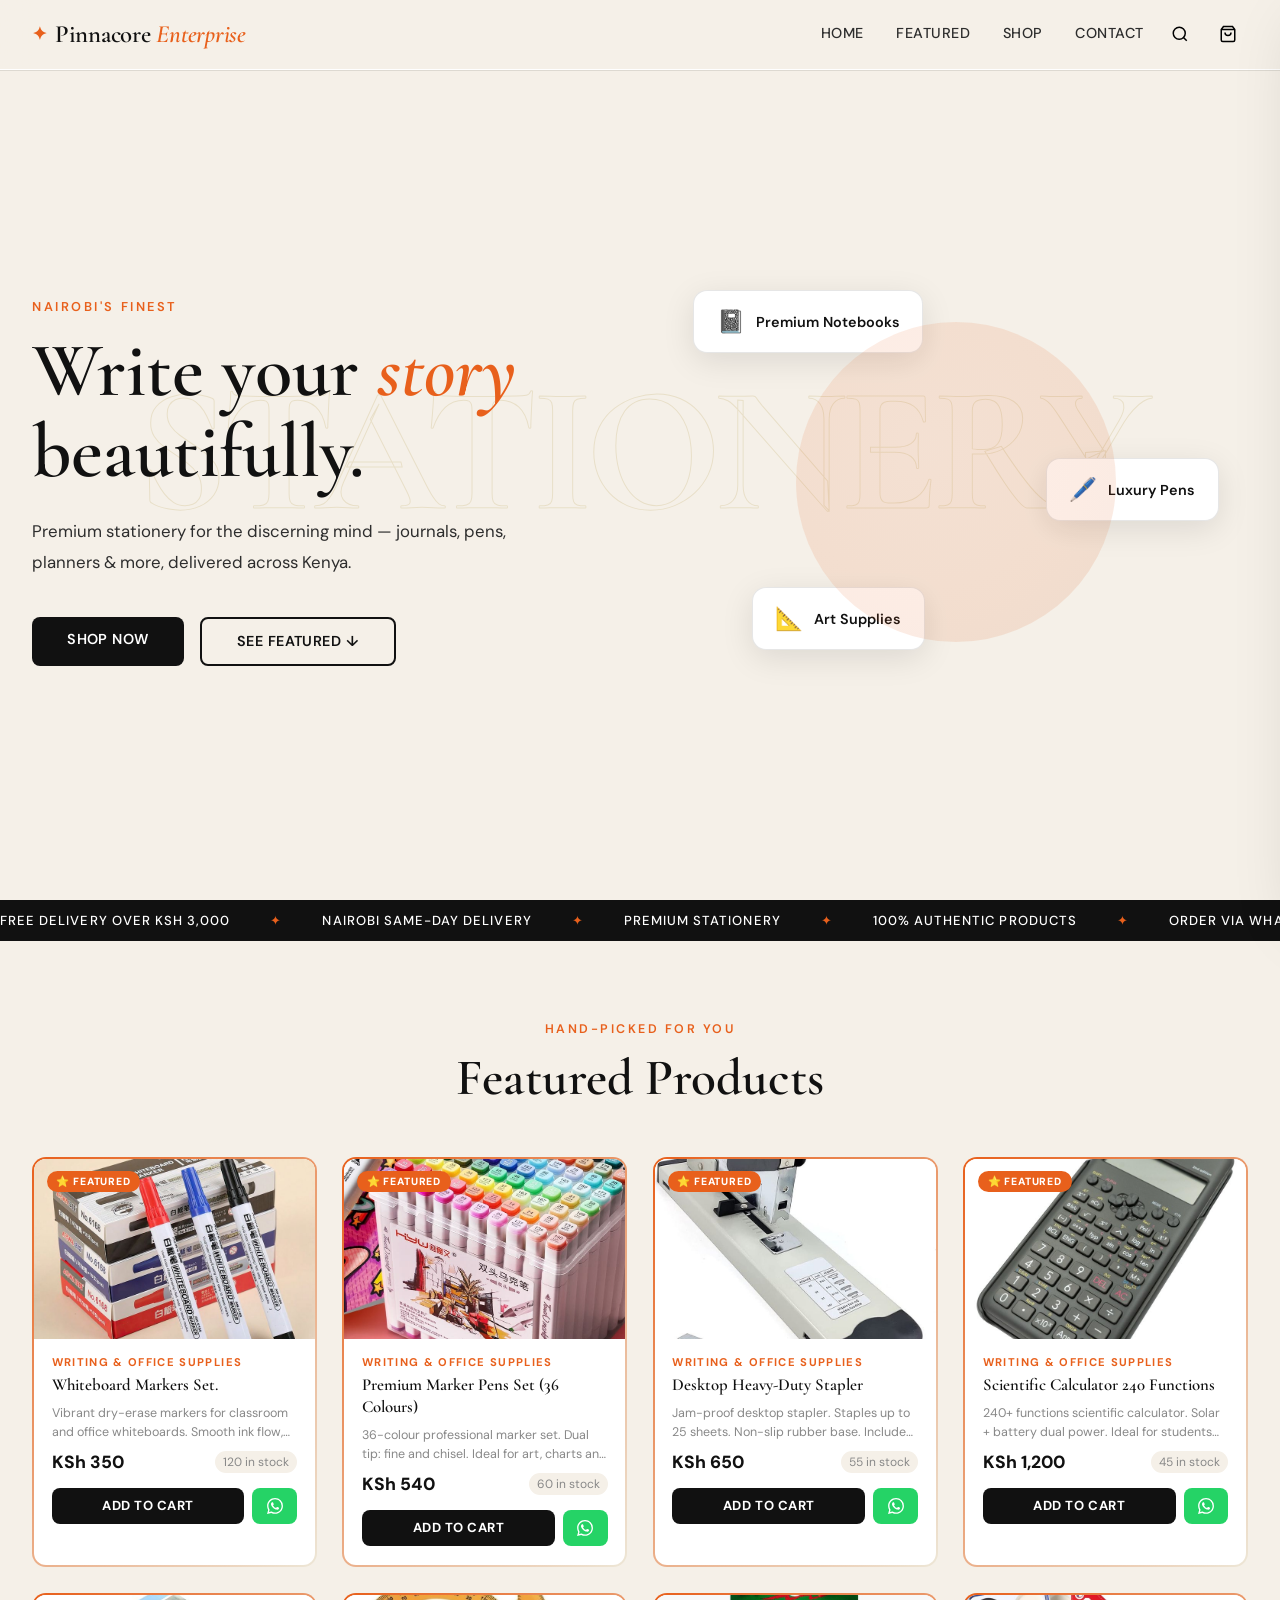
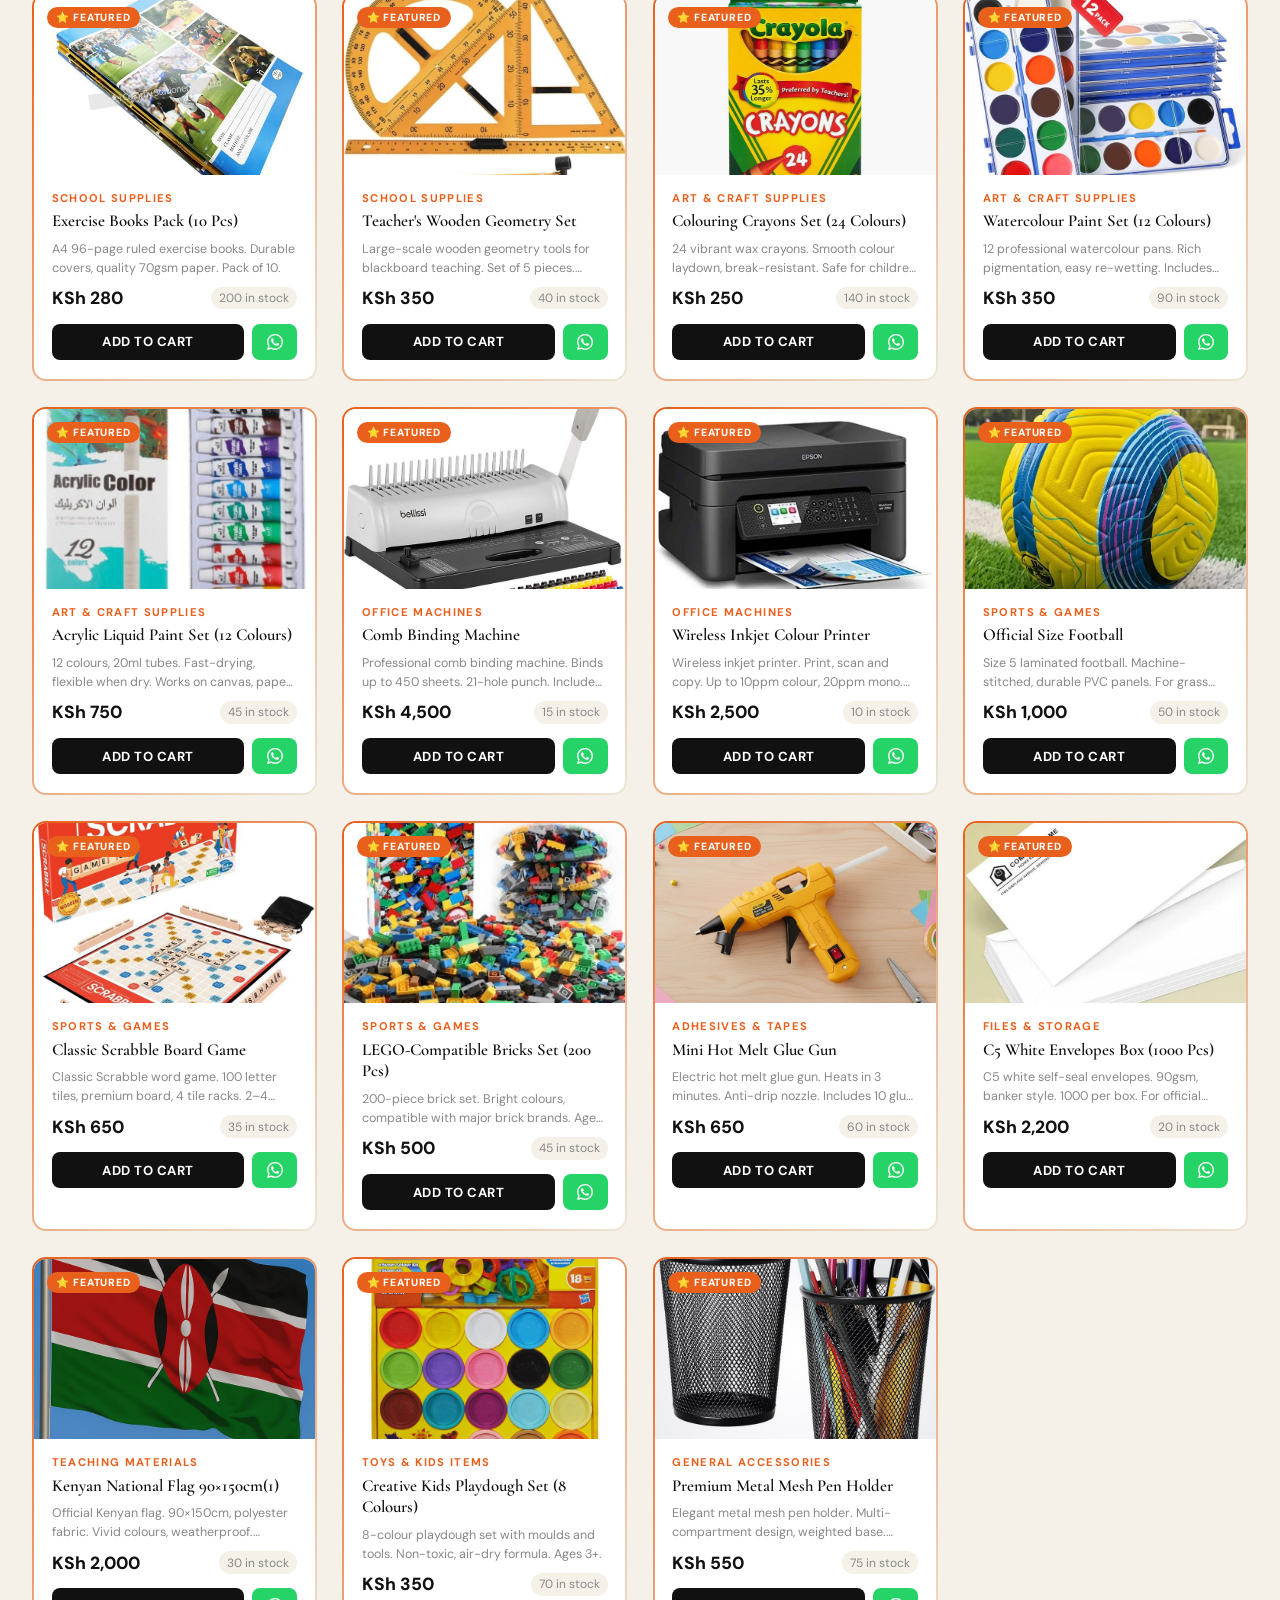
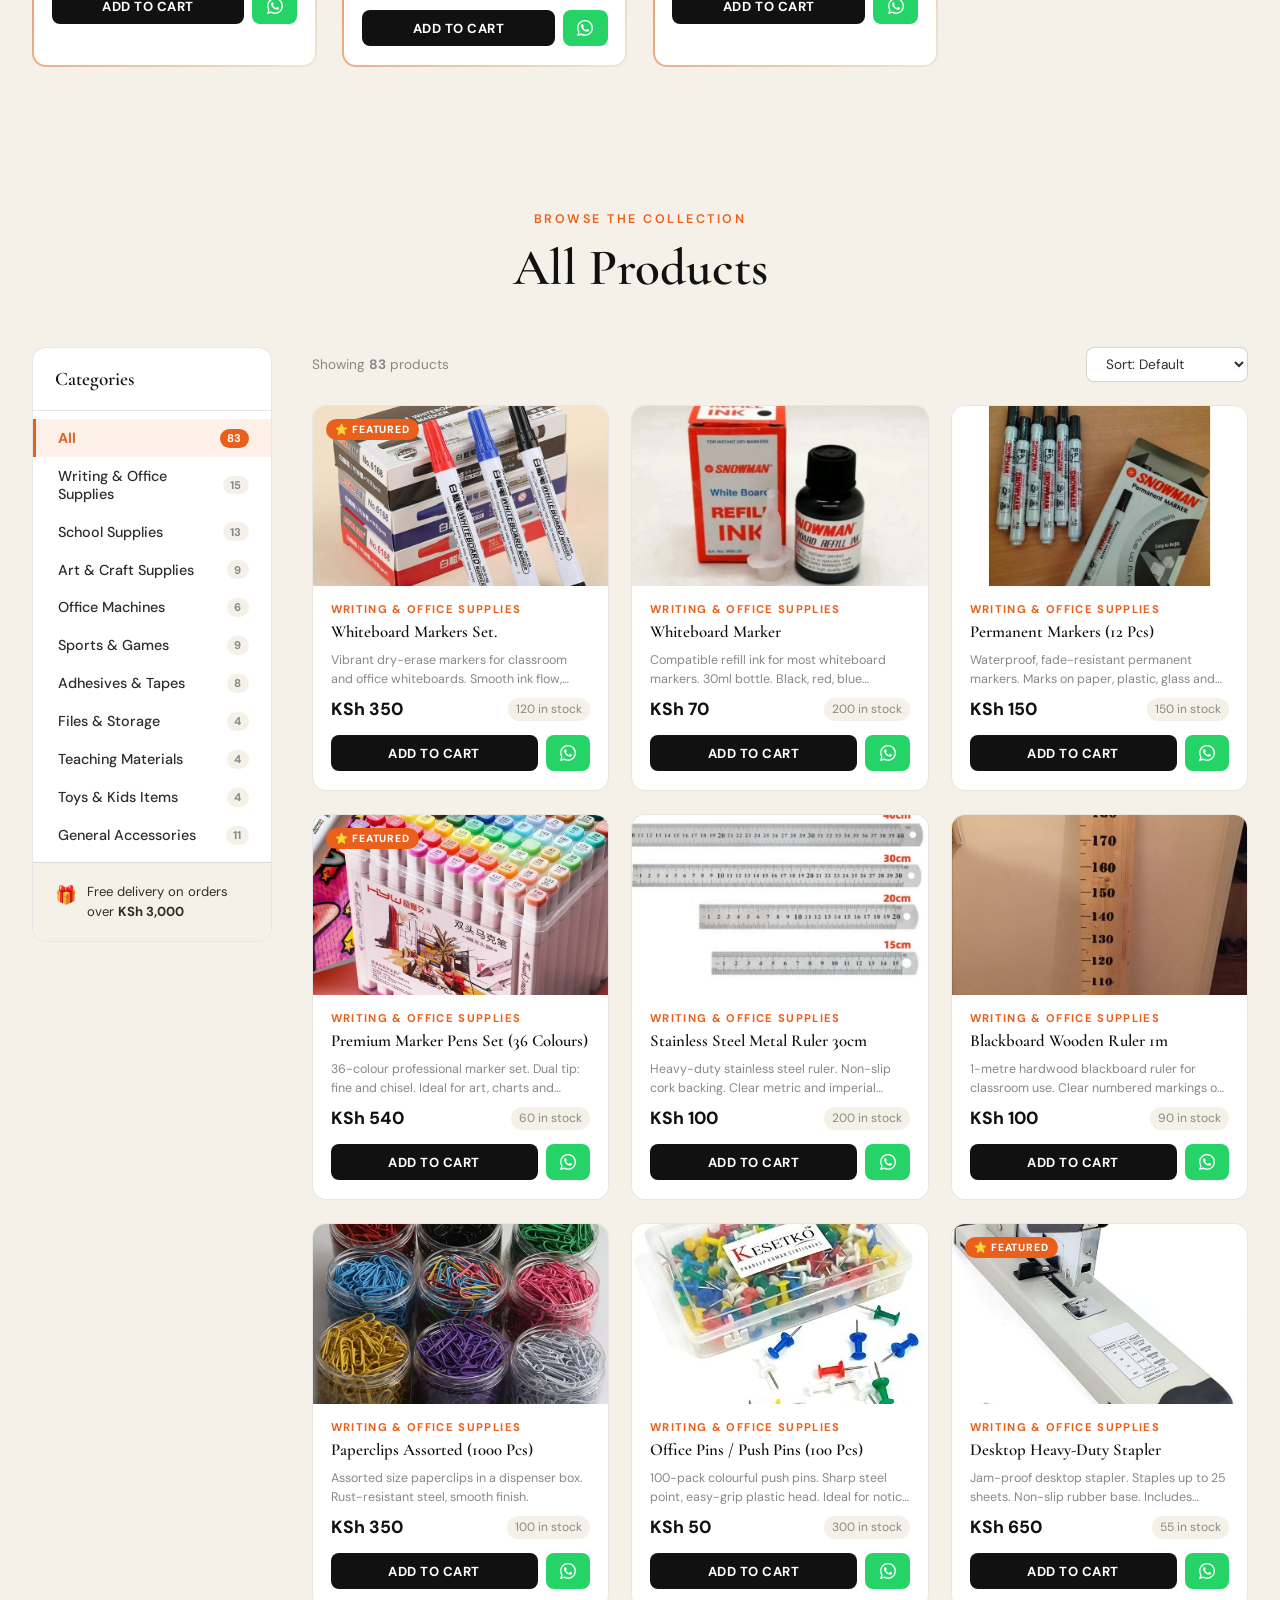
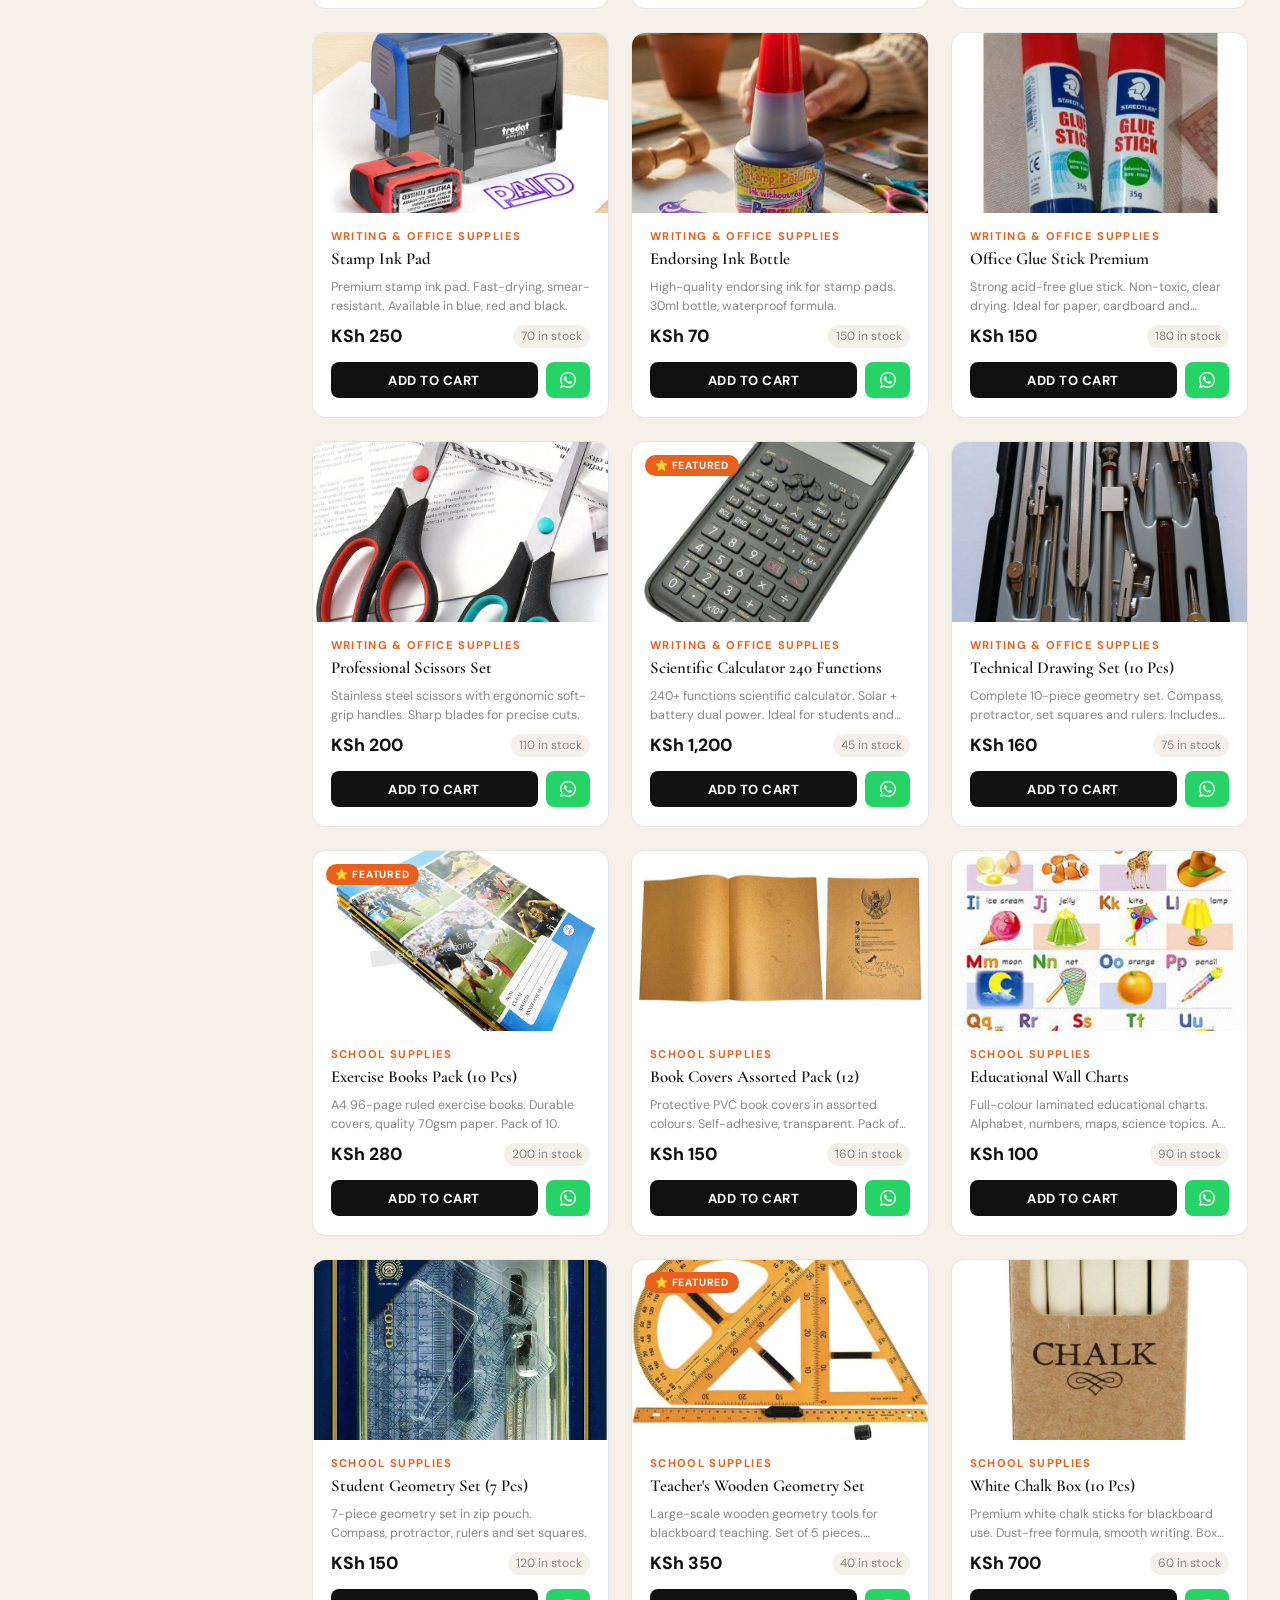
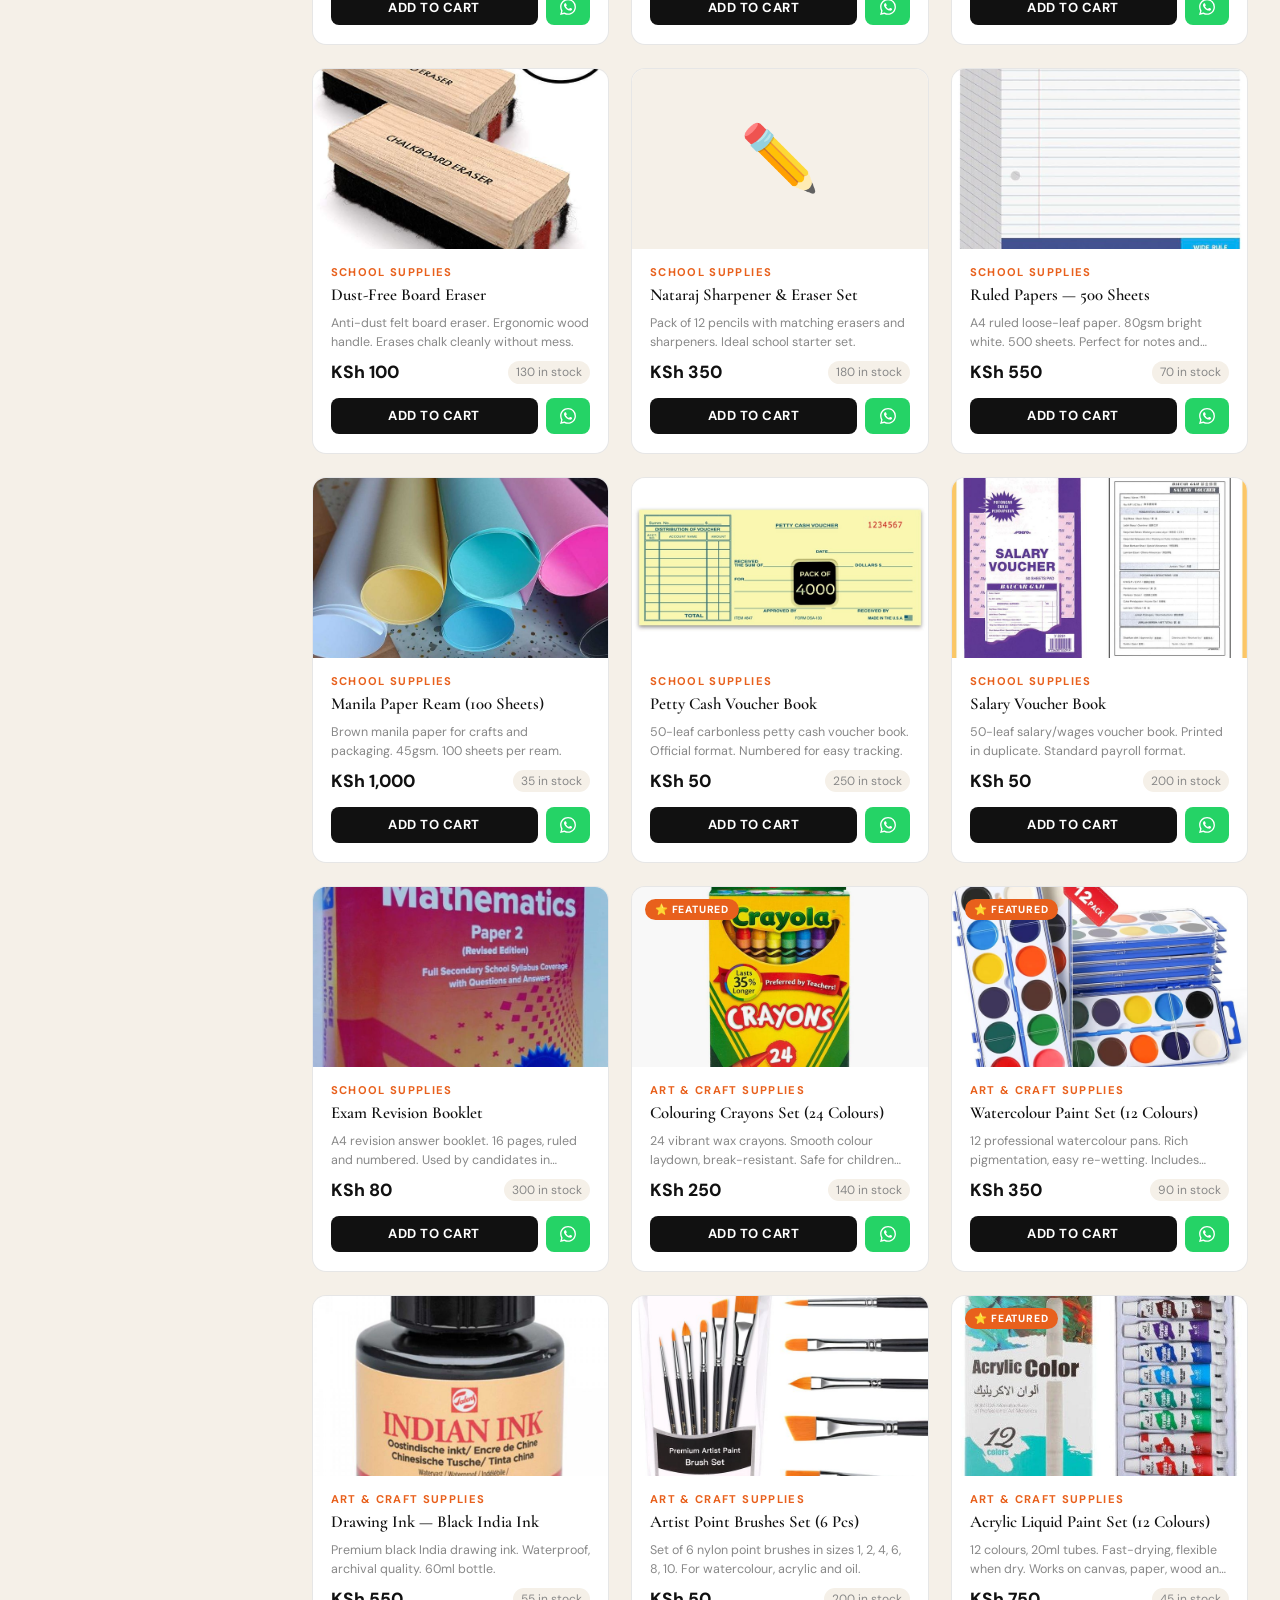
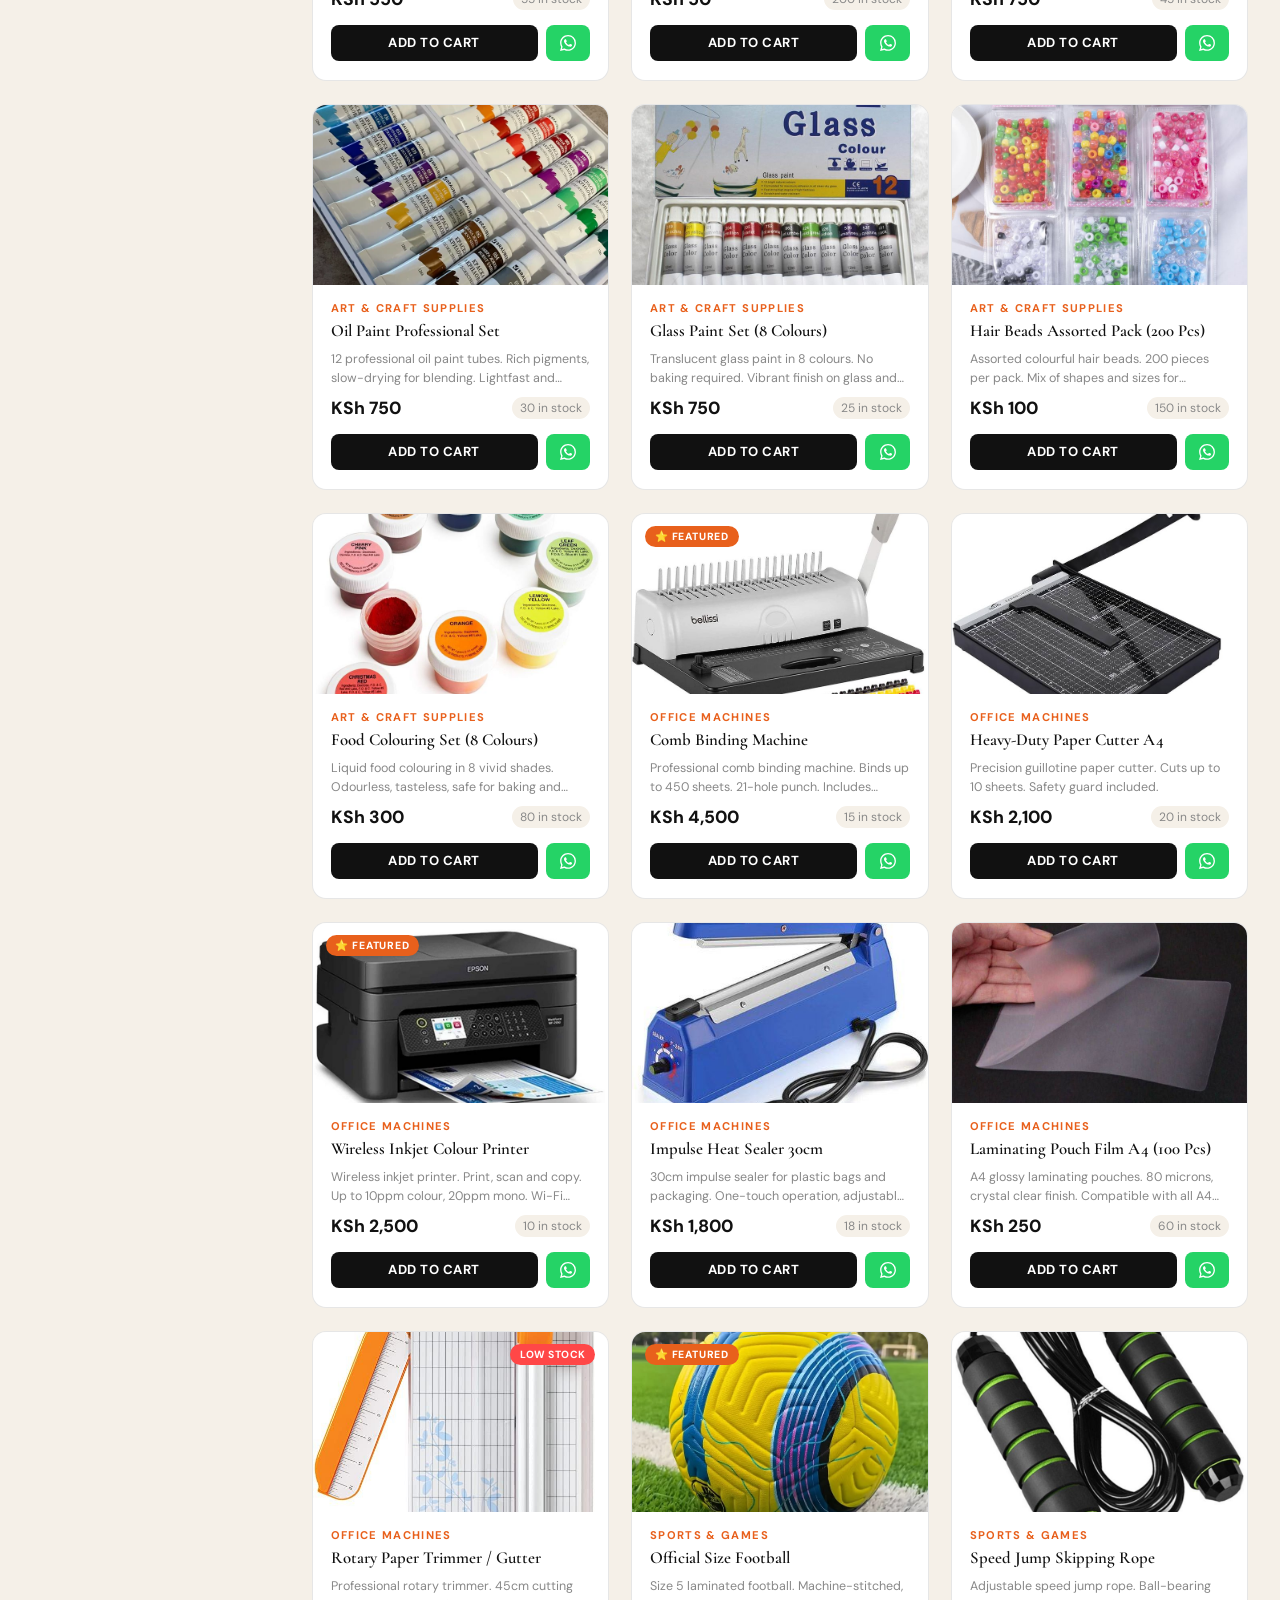
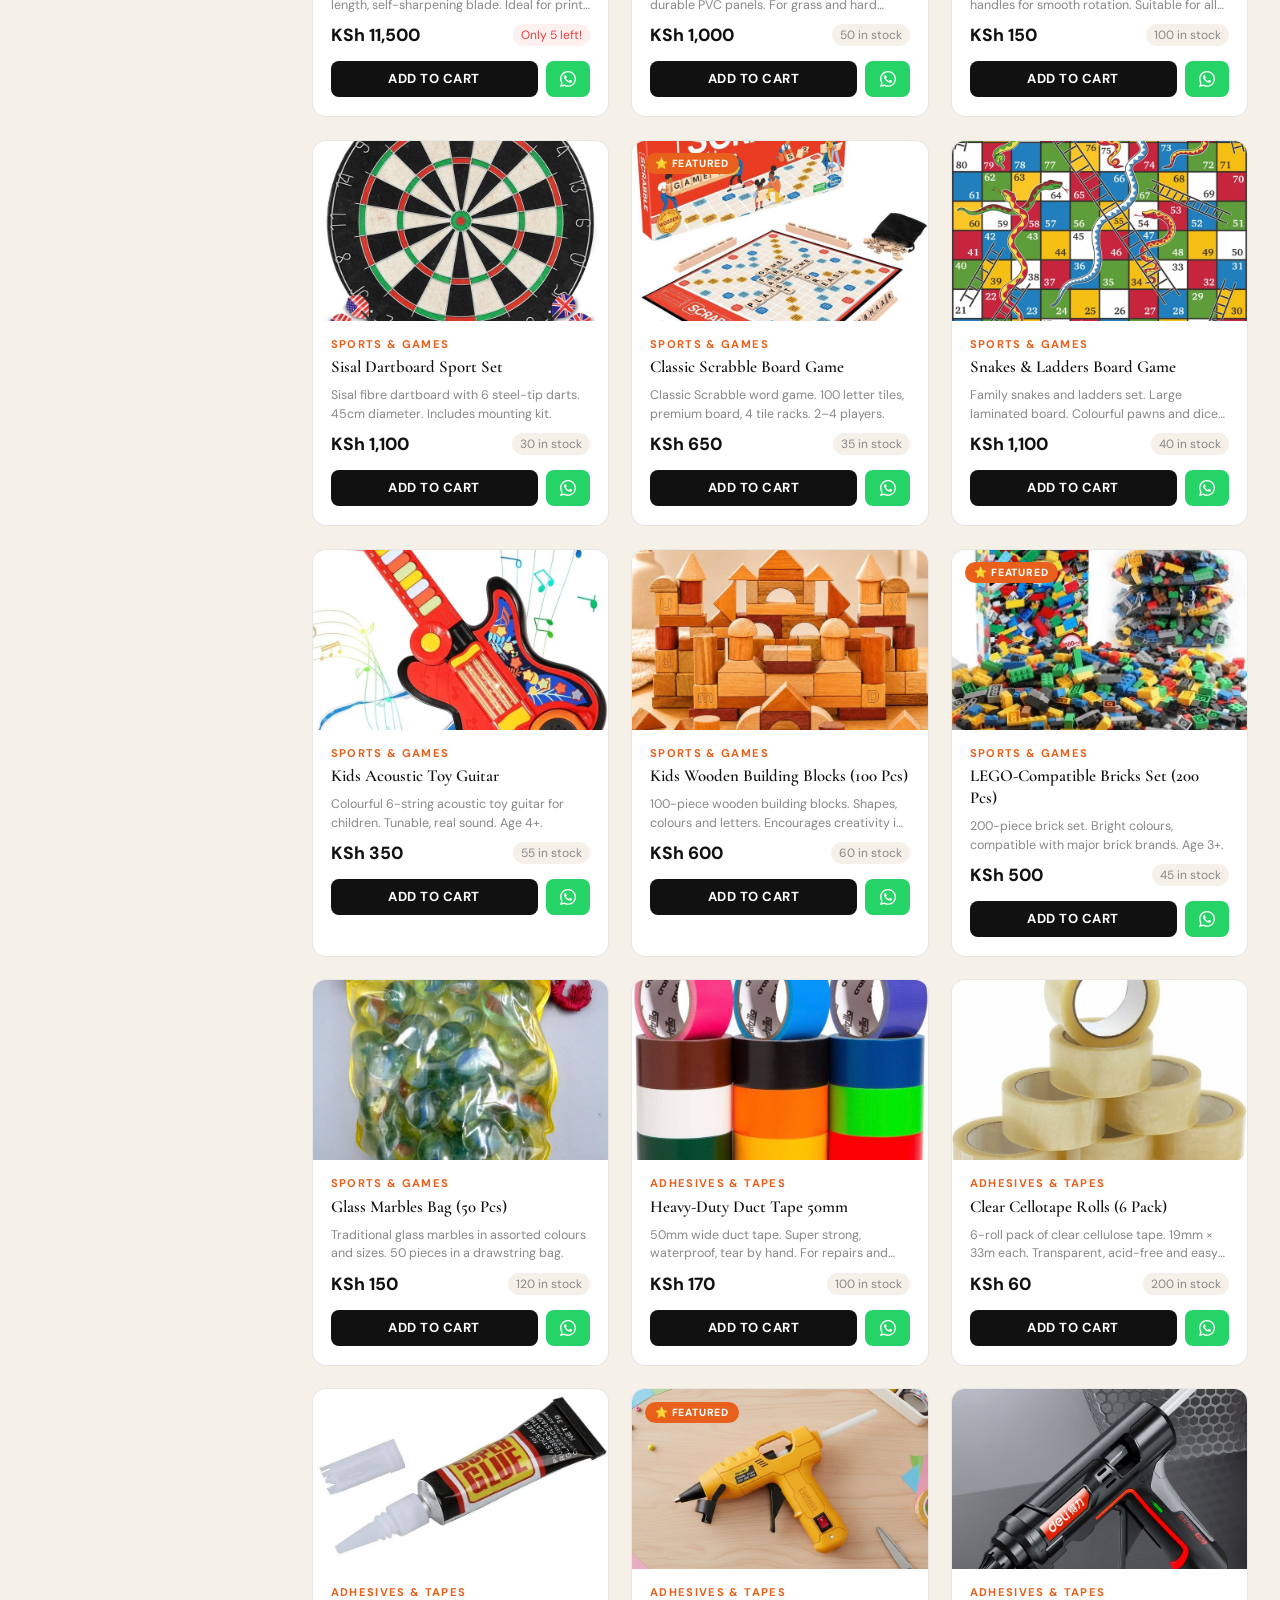
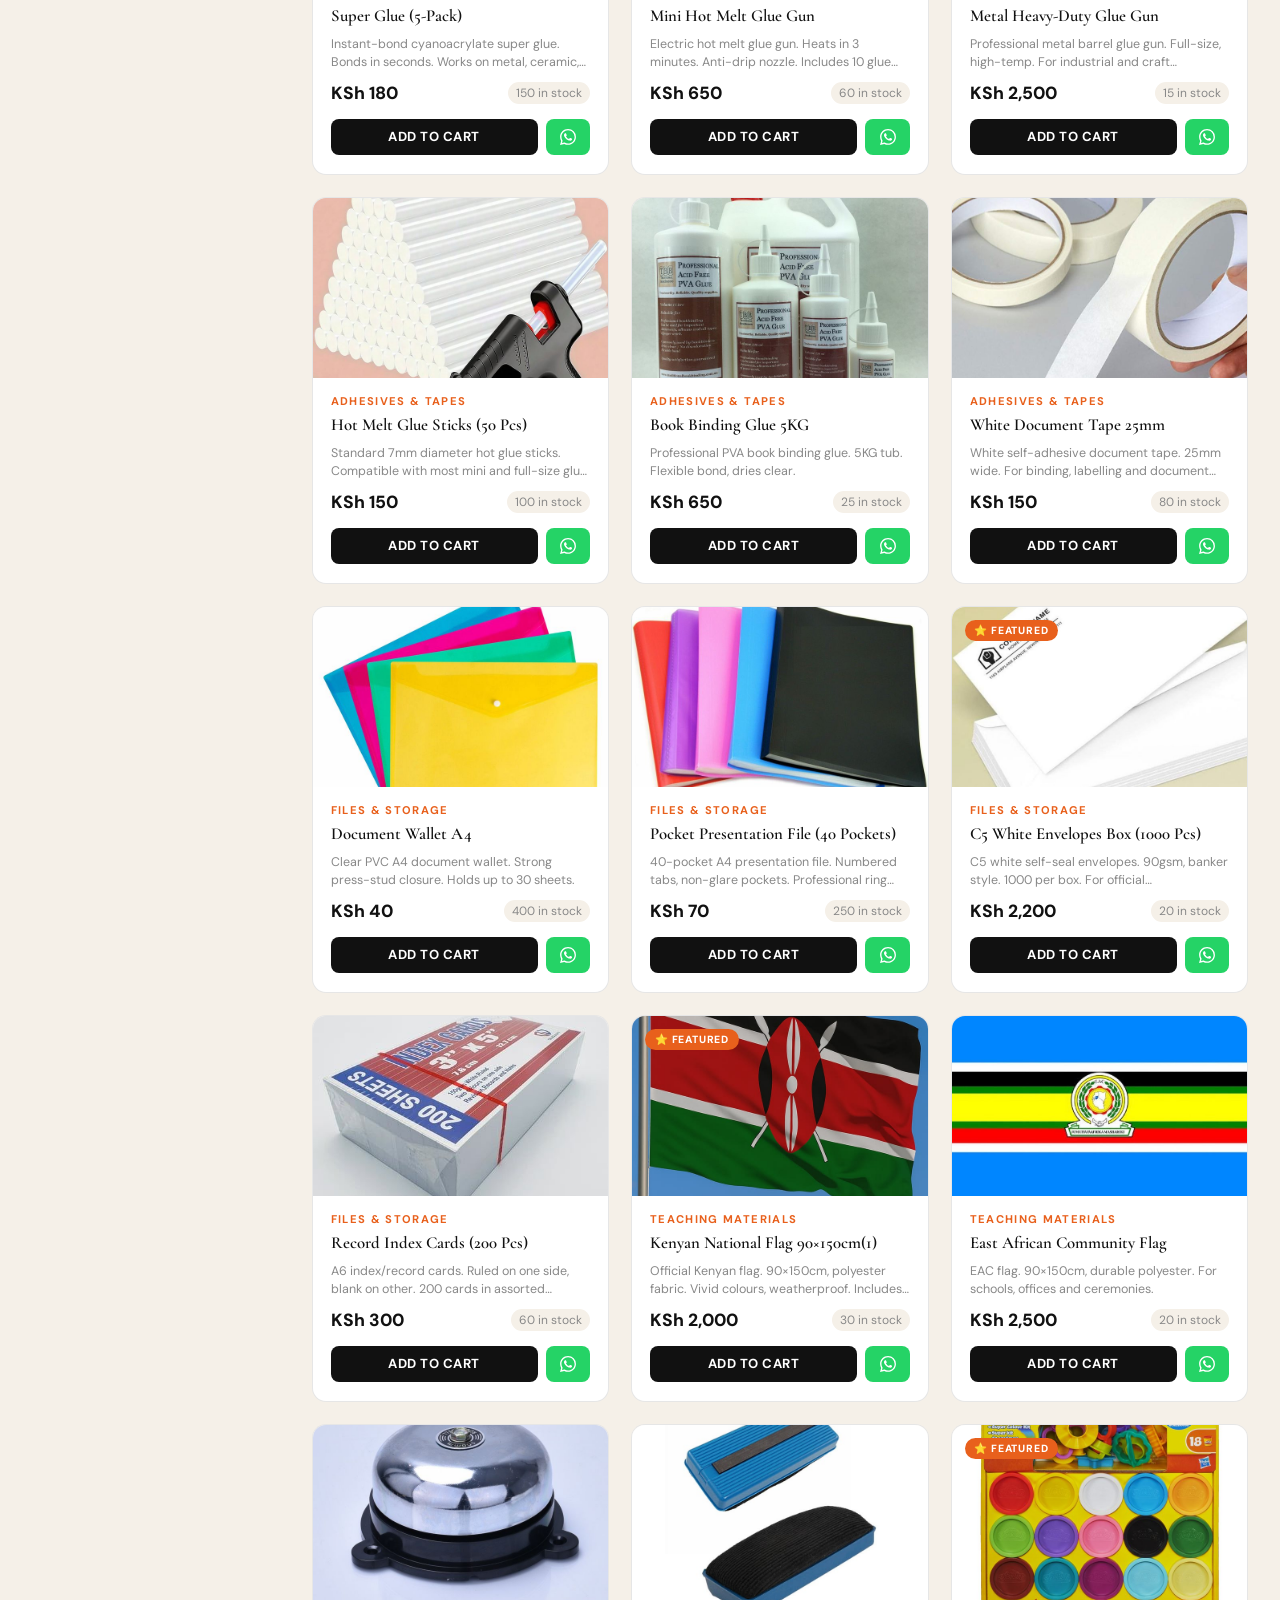
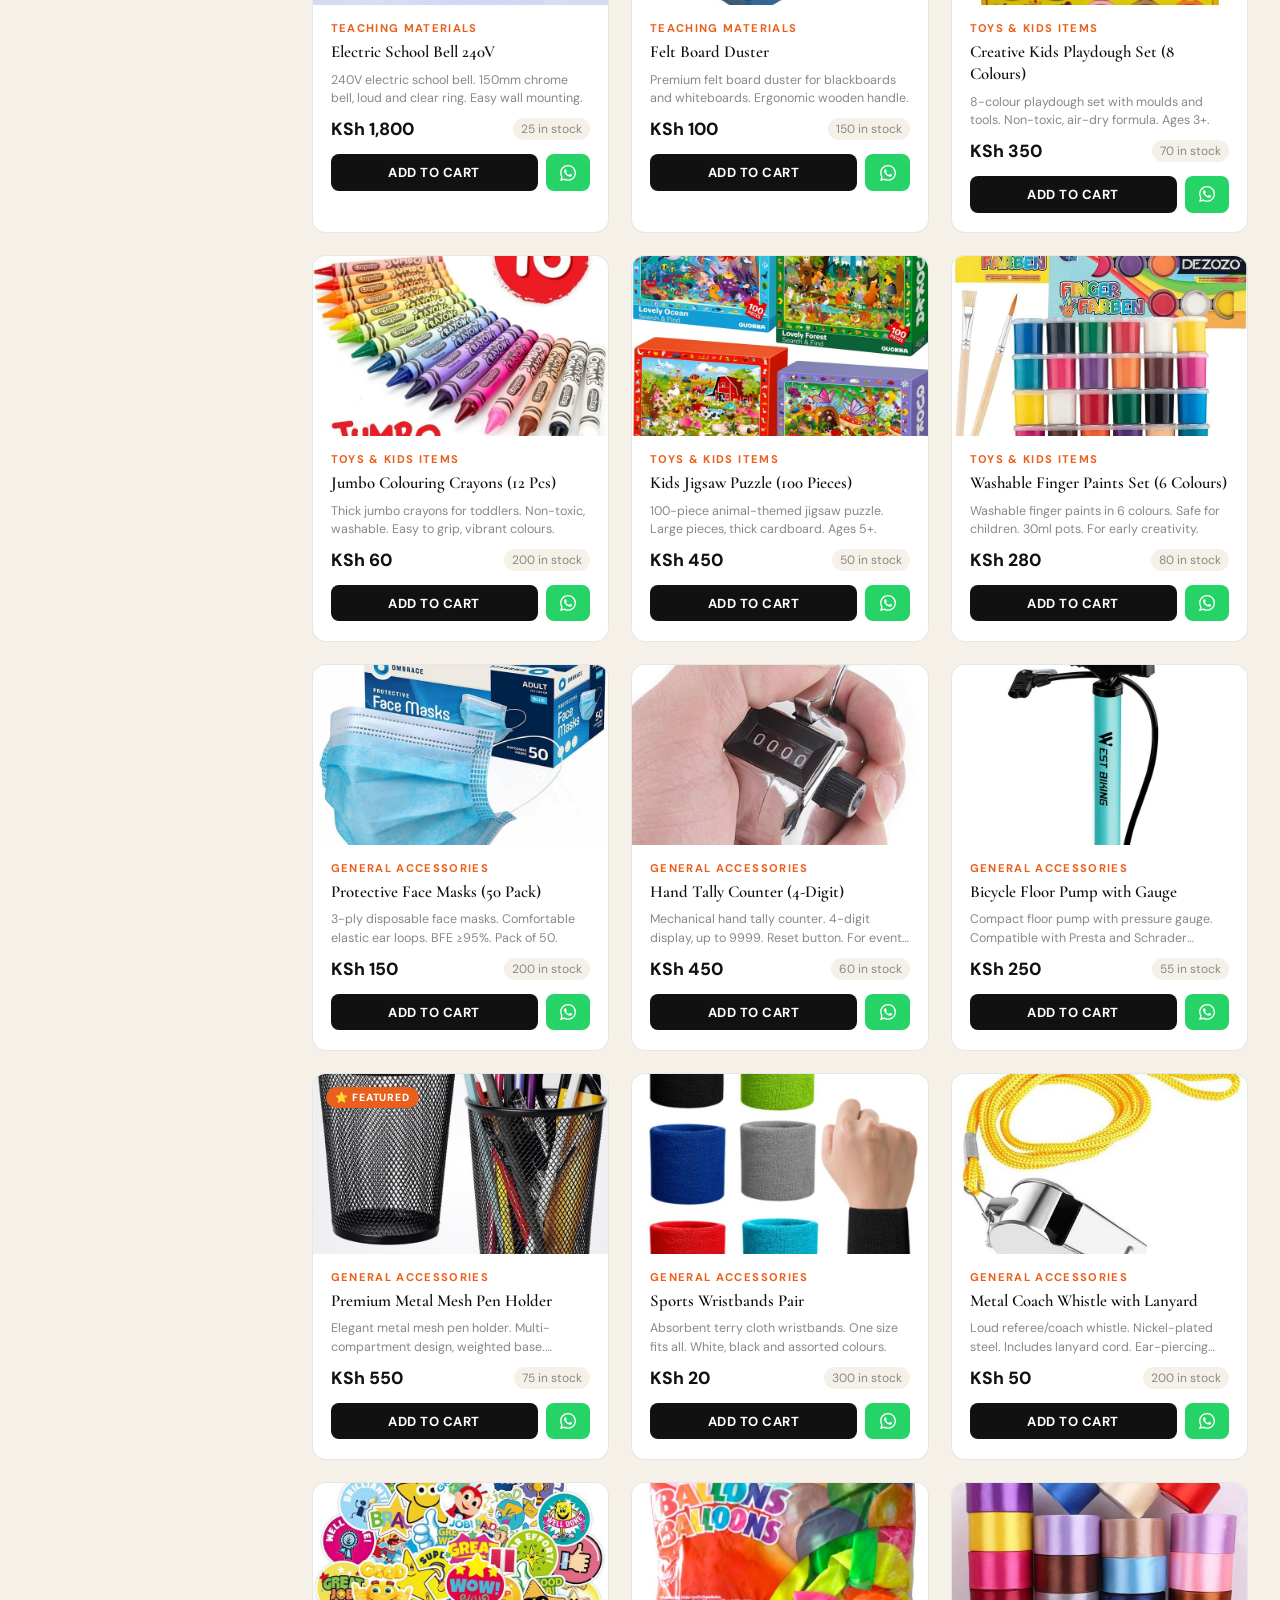
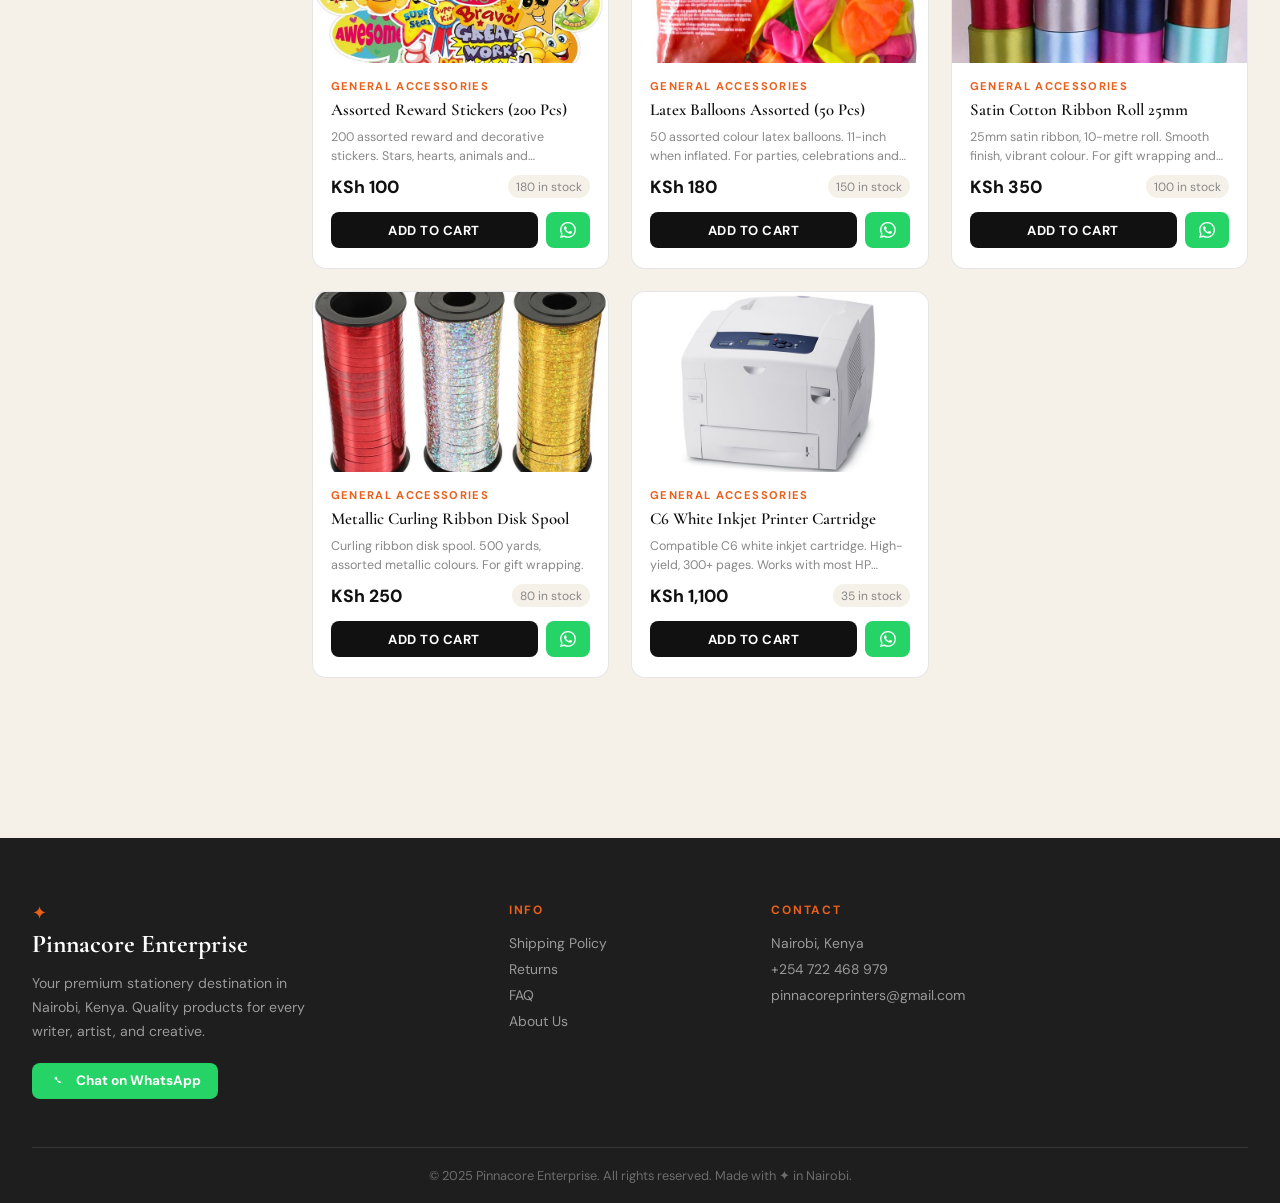
==== commit bfa1ec49: "add images change in html css and script.js" ====
--- a/index.html
+++ b/index.html
@@ -185,8 +185,8 @@
         <span class="logo-icon">✦</span>
         <h3>Pinnacore Enterprise</h3>
         <p>Your premium stationery destination in Nairobi, Kenya. Quality products for every writer, artist, and creative.</p>
-        <a class="footer-wa" href="https://wa.me/254700000000" target="_blank">
-          <svg width="18" height="18" viewBox="0 0 24 24" fill="currentColor"><path d="M17.472 14.382c-.297-.149-1.758-.867-2.03-.967-.273-.099-.471-.148-.67.15-.197.297-.767.966-.94 1.164-.173.199-.347.223-.644.075-.297-.15-1.255-.463-2.39-1.475-.883-.788-1.48-1.761-1.653-2.059-.173-.297-.018-.458.13-.606.134-.133.298-.347.446-.52.149-.174.198-.298.298-.497.099-.198.05-.371-.025-.52-.075-.149-.669-1.612-.916-2.207 -.242-.579 -.487 -.5 -.669 -.51 -.173 -.008 -.371 -.01 -.57 -.01 -.198 0 -.52 .074 -.792 .372 -.272 .297 -1.04 1.016 -1.04 2.479 0 1.462 ">
+        <a class="footer-wa" href="https://wa.me/254722468979" target="_blank">
+          <svg width="18" height="18" viewBox="0 0 24 24" fill="currentColor"><path d="M17.472 14.382c-.297-.149-1.758-.867-2.03-.967-.273-.099-.471-.148-.67.15-.197.297-.767.966-.94 1.164-.173.199-.347.223-.644.075-.297-.15-1.255-.463-2.39-1.475-.883-.788-1.48-1.761-1.653-2.059-.173-.297-.018-.458.13-.606.134-.133.298-.347.446-.52.149-.174.198-.298.298-.497.099-.198.05-.371-.025-.52 -.075 -.149 -.669 -1.612 -.916 -2.207 -.242 -.579 -.487 -.5 -.669 -.51 -.173 -.008 -.371 -.01 -.57 -.01 -.198 0 -.52 .074 -.792 .372 -.272 .297 -1.04 1.016 -1.04 2.479 0 1.462 ">
           </svg>
           Chat on WhatsApp
         </a>
@@ -201,8 +201,8 @@
       <div class="footer-links">
         <h4>Contact</h4>
         <p>Nairobi, Kenya</p>
-        <p>+254 700 000 000</p>
-        <p>hello@pinnacoreenterprise.com</p>
+        <p>+254 722 468 979</p>
+        <p>pinnacoreprinters@gmail.com</p>
       </div>
     </div>
     <div class="footer-bottom">
--- a/style.css
+++ b/style.css
@@ -154,13 +154,22 @@
   border-radius: 2px; transition: all var(--transition);
 }
 
-/* ── Mobile Nav ── */
-.mobile-overlay {
-  display: none; position: fixed; inset: 0;
-  background: rgba(0,0,0,.45); z-index: 1000;
-  opacity: 0; transition: opacity var(--transition);
-}
-.mobile-overlay.show { opacity: 1; }
+/* ── Mobile Nav ── */.mobile-overlay {
+  position: fixed;
+  inset: 0;
+  background: rgba(0,0,0,.45);
+  z-index: 1000;
+  opacity: 0;
+  visibility: hidden;
+  transition: all var(--transition);
+}
+
+.mobile-overlay.active {
+  opacity: 1;
+  visibility: visible;
+}
+
+.mobile-overlay.active { opacity: 1; }
 
 .mobile-nav {
   position: fixed; top: 0; left: -320px; width: 300px; height: 100%;
@@ -169,8 +178,9 @@
   transition: left .4s cubic-bezier(.4,0,.2,1);
   overflow-y: auto;
 }
-.mobile-nav.open { left: 0; }
-.mobile-nav-close {
+.mobile-nav.active {
+  left: 0;
+}.mobile-nav-close {
   align-self: flex-end; font-size: 1.3rem;
   color: var(--gray); margin-bottom: .5rem;
 }
@@ -735,6 +745,288 @@
 /* ══════════════════════════════════════════
    RESPONSIVE — MOBILE
 ══════════════════════════════════════════ */
+/* ══════════════════════════════════════════
+   RESPONSIVE — TABLET 900px
+══════════════════════════════════════════ */
+@media (max-width: 900px) {
+  .main-nav { display: none; }
+  .mobile-menu-btn { display: flex !important; }
+
+  /* Hero stacks vertically */
+  .hero {
+    flex-direction: column;
+    padding-top: 7rem;
+    text-align: center;
+    min-height: auto;
+    gap: 2rem;
+  }
+  .hero-visual { height: 260px; width: 100%; }
+  .hero-sub { margin: 0 auto 2rem; max-width: 90%; }
+  .hero-ctas { justify-content: center; }
+  .hero-bg-text { display: none; }
+
+  /* Shop layout becomes single column */
+  .shop-layout { grid-template-columns: 1fr; }
+  .category-sidebar { position: static; }
+
+  /* Sidebar becomes horizontal pill tabs */
+  .sidebar-inner {
+    display: flex;
+    flex-wrap: wrap;
+    gap: .4rem;
+    padding: .8rem;
+    border-radius: 12px;
+  }
+  .sidebar-title { display: none; }
+  .category-list {
+    display: flex;
+    flex-wrap: wrap;
+    gap: .35rem;
+    padding: 0;
+    width: 100%;
+  }
+  .category-list li { width: auto; }
+  .category-list li button {
+    padding: .35rem .85rem;
+    border-radius: 99px;
+    border: 1.5px solid var(--border-mid);
+    font-size: .78rem;
+    width: auto;
+    white-space: nowrap;
+  }
+  .category-list li button.active {
+    border-color: var(--orange);
+    background: var(--orange-pale);
+    color: var(--orange);
+  }
+  .cat-count { display: none; }
+  .sidebar-promo { display: none; }
+}
+
+/* ══════════════════════════════════════════
+   RESPONSIVE — MOBILE 600px
+══════════════════════════════════════════ */
+@media (max-width: 600px) {
+
+  /* Header */
+  .header-inner {
+    padding: .65rem 1rem;
+    gap: .5rem;
+  }
+  .logo { font-size: 1.2rem; }
+  .logo em { display: inline; }
+
+  /* Hamburger — make sure it shows */
+  .mobile-menu-btn {
+    display: flex !important;
+    order: -1;
+  }
+
+  /* Search bar full width */
+  .search-bar-wrap.open { padding: .6rem 1rem; }
+  .search-bar { font-size: .9rem; }
+
+  /* Hero */
+  .hero {
+    padding: 6rem 1rem 2.5rem;
+    gap: 1.5rem;
+  }
+  .hero-title { font-size: 2.4rem; line-height: 1.1; }
+  .hero-sub { font-size: .9rem; }
+  .hero-ctas { flex-direction: column; align-items: center; gap: .7rem; }
+  .btn-primary, .btn-ghost {
+    width: 100%;
+    max-width: 280px;
+    text-align: center;
+    padding: .85rem 1.5rem;
+  }
+  .hero-visual { height: 220px; }
+  .hero-card { font-size: .7rem; padding: .55rem .75rem; gap: .4rem; }
+  .hc-emoji { font-size: 1.1rem; }
+
+  /* Sections */
+  .featured-section { padding: 2.5rem 1rem; }
+  .shop-section { padding: 2.5rem 1rem 4rem; }
+  .section-title { font-size: 1.7rem; }
+  .section-eyebrow { font-size: .72rem; }
+
+  /* Products grid — 2 columns on mobile */
+  .featured-grid,
+  .products-grid {
+    grid-template-columns: repeat(2, 1fr);
+    gap: .8rem;
+  }
+
+  /* Product cards compact */
+  .product-img-wrap { height: 130px; }
+  .product-emoji-fallback { font-size: 2.8rem; }
+  .product-info { padding: .7rem .75rem .9rem; }
+  .product-category { font-size: .62rem; }
+  .product-name { font-size: .82rem; line-height: 1.25; margin-bottom: .35rem; }
+  .product-desc { display: none; }
+  .product-price { font-size: .95rem; }
+  .product-stock { font-size: .65rem; padding: .15rem .4rem; }
+  .product-meta { margin-bottom: .6rem; gap: .3rem; flex-wrap: wrap; }
+  .product-actions { gap: .3rem; }
+  .btn-add-cart { font-size: .72rem; padding: .5rem .4rem; letter-spacing: 0; }
+  .btn-wa-order { padding: .5rem .55rem; }
+  .btn-wa-order svg { width: 14px; height: 14px; }
+
+  /* Badges */
+  .product-badge { font-size: .58rem; padding: .2rem .5rem; top: .5rem; left: .5rem; }
+  .badge-low, .badge-out { font-size: .58rem; padding: .2rem .5rem; top: .5rem; right: .5rem; }
+
+  /* Toolbar */
+  .products-toolbar {
+    flex-direction: column;
+    align-items: flex-start;
+    gap: .5rem;
+  }
+  .sort-select { width: 100%; }
+  .results-count { font-size: .8rem; }
+
+  /* Cart full screen */
+  .cart-sidebar { width: 100%; right: -100%; }
+  .cart-sidebar.open { right: 0; }
+  .cart-header { padding: 1.2rem 1rem; }
+  .cart-items { padding: .8rem 1rem; }
+  .cart-footer { padding: 1rem; }
+
+  /* Footer */
+  .footer-inner {
+    grid-template-columns: 1fr;
+    gap: 2rem;
+    padding: 2.5rem 1rem 2rem;
+  }
+  .site-footer { padding: 0; }
+  .footer-brand p { max-width: 100%; }
+  .footer-bottom { padding: 1rem; font-size: .75rem; }
+
+  /* Mobile nav full styling */
+  .mobile-nav {
+    width: 85%;
+    max-width: 300px;
+    padding: 1.5rem 1.2rem;
+    gap: .8rem;
+  }
+  .mob-link {
+    font-size: 1.1rem;
+    padding: .6rem 0;
+  }
+  .mob-categories h4 {
+    font-size: .7rem;
+    margin-top: 1rem;
+  }
+  .mob-cat-btn {
+    font-size: .85rem;
+    padding: .5rem 0;
+  }
+}
+
+/* ══════════════════════════════════════════
+   RESPONSIVE — VERY SMALL 380px
+══════════════════════════════════════════ */
+@media (max-width: 380px) {
+  .featured-grid,
+  .products-grid {
+    grid-template-columns: 1fr;
+  }
+  .hero-title { font-size: 2rem; }
+  .logo { font-size: 1.05rem; }
+}
+
+/* ══════════════════════════════════════════
+   TOAST NOTIFICATION
+══════════════════════════════════════════ */
+.toast {
+  position: fixed;
+  bottom: 2rem;
+  left: 50%;
+  transform: translateX(-50%) translateY(20px);
+  background: var(--black);
+  color: #fff;
+  padding: .7rem 1.4rem;
+  border-radius: 99px;
+  font-size: .85rem;
+  font-weight: 500;
+  z-index: 9999;
+  opacity: 0;
+  pointer-events: none;
+  transition: all .3s ease;
+  white-space: nowrap;
+}
+.toast.show {
+  opacity: 1;
+  transform: translateX(-50%) translateY(0);
+}
+
+/* ══════════════════════════════════════════
+   PRODUCT CARD SCROLL REVEAL
+══════════════════════════════════════════ */
+.product-card {
+  opacity: 0;
+  transform: translateY(20px);
+  transition: opacity .4s ease, transform .4s ease,
+              box-shadow .3s ease, border-color .3s ease;
+}
+.product-card.visible {
+  opacity: 1;
+  transform: translateY(0);
+}
+
+/* Product description line clamp */
+.product-desc {
+  font-size: .78rem;
+  color: var(--gray);
+  line-height: 1.5;
+  margin-bottom: .6rem;
+  display: -webkit-box;
+  -webkit-line-clamp: 2;
+  -webkit-box-orient: vertical;
+  overflow: hidden;
+}
+
+/* Cart item category label */
+.cart-item-cat {
+  font-size: .72rem;
+  color: var(--gray);
+  margin-bottom: .2rem;
+}
+
+/* Sold out badge */
+.badge-out {
+  position: absolute;
+  top: .8rem;
+  right: .8rem;
+  background: #666;
+  color: #fff;
+  font-size: .65rem;
+  font-weight: 700;
+  letter-spacing: .05em;
+  text-transform: uppercase;
+  padding: .25rem .6rem;
+  border-radius: 99px;
+  z-index: 2;
+}
+
+/* Emoji fallback for cards */
+.product-emoji-fallback {
+  font-size: 4rem;
+  display: flex;
+  align-items: center;
+  justify-content: center;
+  width: 100%;
+  height: 100%;
+}
+
+/* Header hidden state (scroll behaviour) */
+.site-header.hidden {
+  transform: translateY(-100%);
+  transition: transform .4s cubic-bezier(.4,0,.2,1);
+}
+.site-header {
+  transition: transform .4s cubic-bezier(.4,0,.2,1), box-shadow .3s ease;
+}
 @media (max-width: 600px) {
   .header-inner { padding: .7rem 1rem; }
   .hero { padding: 7rem 1rem 3rem; }
@@ -755,3 +1047,221 @@
 
   .products-toolbar { flex-direction: column; align-items: flex-start; gap: .5rem; }
 }
+
+
+/* Prevent horizontal scrolling on phones */
+html, body {
+  overflow-x: hidden;
+  width: 100%;
+}
+
+/* Better mobile touch behavior */
+button, a {
+  -webkit-tap-highlight-color: transparent;
+}
+
+/* Smooth animations */
+.mobile-nav,
+.mobile-overlay {
+  will-change: transform, opacity;
+}
+
+
+
+/* =========================================
+   MOBILE OPTIMIZATION
+========================================= */
+
+@media (max-width: 768px) {
+
+  /* ---------- GENERAL ---------- */
+
+  body {
+    overflow-x: hidden;
+  }
+
+  section {
+    padding-left: 14px;
+    padding-right: 14px;
+  }
+
+  /* ---------- HEADER ---------- */
+
+  .header-inner {
+    padding: 12px 14px;
+  }
+
+  .logo-text h1 {
+    font-size: 1rem;
+  }
+
+  .logo-text p {
+    font-size: 0.7rem;
+  }
+
+  /* ---------- HERO ---------- */
+
+  .hero {
+    padding-top: 110px;
+    min-height: auto;
+  }
+
+  .hero-content {
+    text-align: center;
+    padding: 0 4px;
+  }
+
+  .hero-title {
+    font-size: 2.1rem;
+    line-height: 1.15;
+  }
+
+  .hero-subtitle {
+    font-size: 0.95rem;
+    line-height: 1.6;
+  }
+
+  .hero-buttons {
+    flex-direction: column;
+    gap: 12px;
+    width: 100%;
+  }
+
+  .hero-buttons a,
+  .hero-buttons button {
+    width: 100%;
+  }
+
+  .hero-visual {
+    margin-top: 30px;
+  }
+
+  /* ---------- PRODUCTS ---------- */
+
+  .products-grid,
+  #productsGrid,
+  #featuredGrid {
+    grid-template-columns: 1fr !important;
+    gap: 18px;
+  }
+
+  .product-card {
+    border-radius: 20px;
+    overflow: hidden;
+  }
+
+  .product-img-wrap {
+    height: 220px;
+  }
+
+  .product-info {
+    padding: 16px;
+  }
+
+  .product-name {
+    font-size: 1rem;
+    line-height: 1.4;
+  }
+
+  .product-desc {
+    font-size: 0.88rem;
+    line-height: 1.5;
+  }
+
+  .product-meta {
+    flex-direction: column;
+    align-items: flex-start;
+    gap: 8px;
+  }
+
+  .product-actions {
+    gap: 10px;
+  }
+
+  .btn-add-cart {
+    width: 100%;
+    justify-content: center;
+  }
+
+  .btn-wa-order {
+    width: 48px;
+    height: 48px;
+    flex-shrink: 0;
+  }
+
+  /* ---------- SIDEBAR ---------- */
+
+  .sidebar,
+  .sidebar-inner {
+    position: static;
+    width: 100%;
+  }
+
+  /* ---------- CATEGORY BUTTONS ---------- */
+
+  #categoryList {
+    display: flex;
+    gap: 10px;
+    overflow-x: auto;
+    padding-bottom: 10px;
+    scrollbar-width: none;
+  }
+
+  #categoryList::-webkit-scrollbar {
+    display: none;
+  }
+
+  #categoryList li {
+    flex-shrink: 0;
+  }
+
+  #categoryList button {
+    white-space: nowrap;
+  }
+
+  /* ---------- SEARCH ---------- */
+
+  .search-bar-wrap,
+  #searchBarWrap {
+    width: calc(100vw - 24px);
+    left: 12px;
+    right: 12px;
+  }
+
+  #searchBar {
+    width: 100%;
+  }
+
+  /* ---------- CART ---------- */
+
+  .cart-sidebar,
+  #cartSidebar {
+    width: 100%;
+    max-width: 100%;
+    border-radius: 0;
+  }
+
+  .cart-item {
+    gap: 12px;
+  }
+
+  .cart-item-name {
+    font-size: 0.9rem;
+  }
+
+  .cart-footer {
+    padding-bottom: 20px;
+  }
+
+  /* ---------- FOOTER ---------- */
+
+  footer {
+    text-align: center;
+  }
+
+  .footer-grid {
+    grid-template-columns: 1fr;
+    gap: 30px;
+  }
+
+}
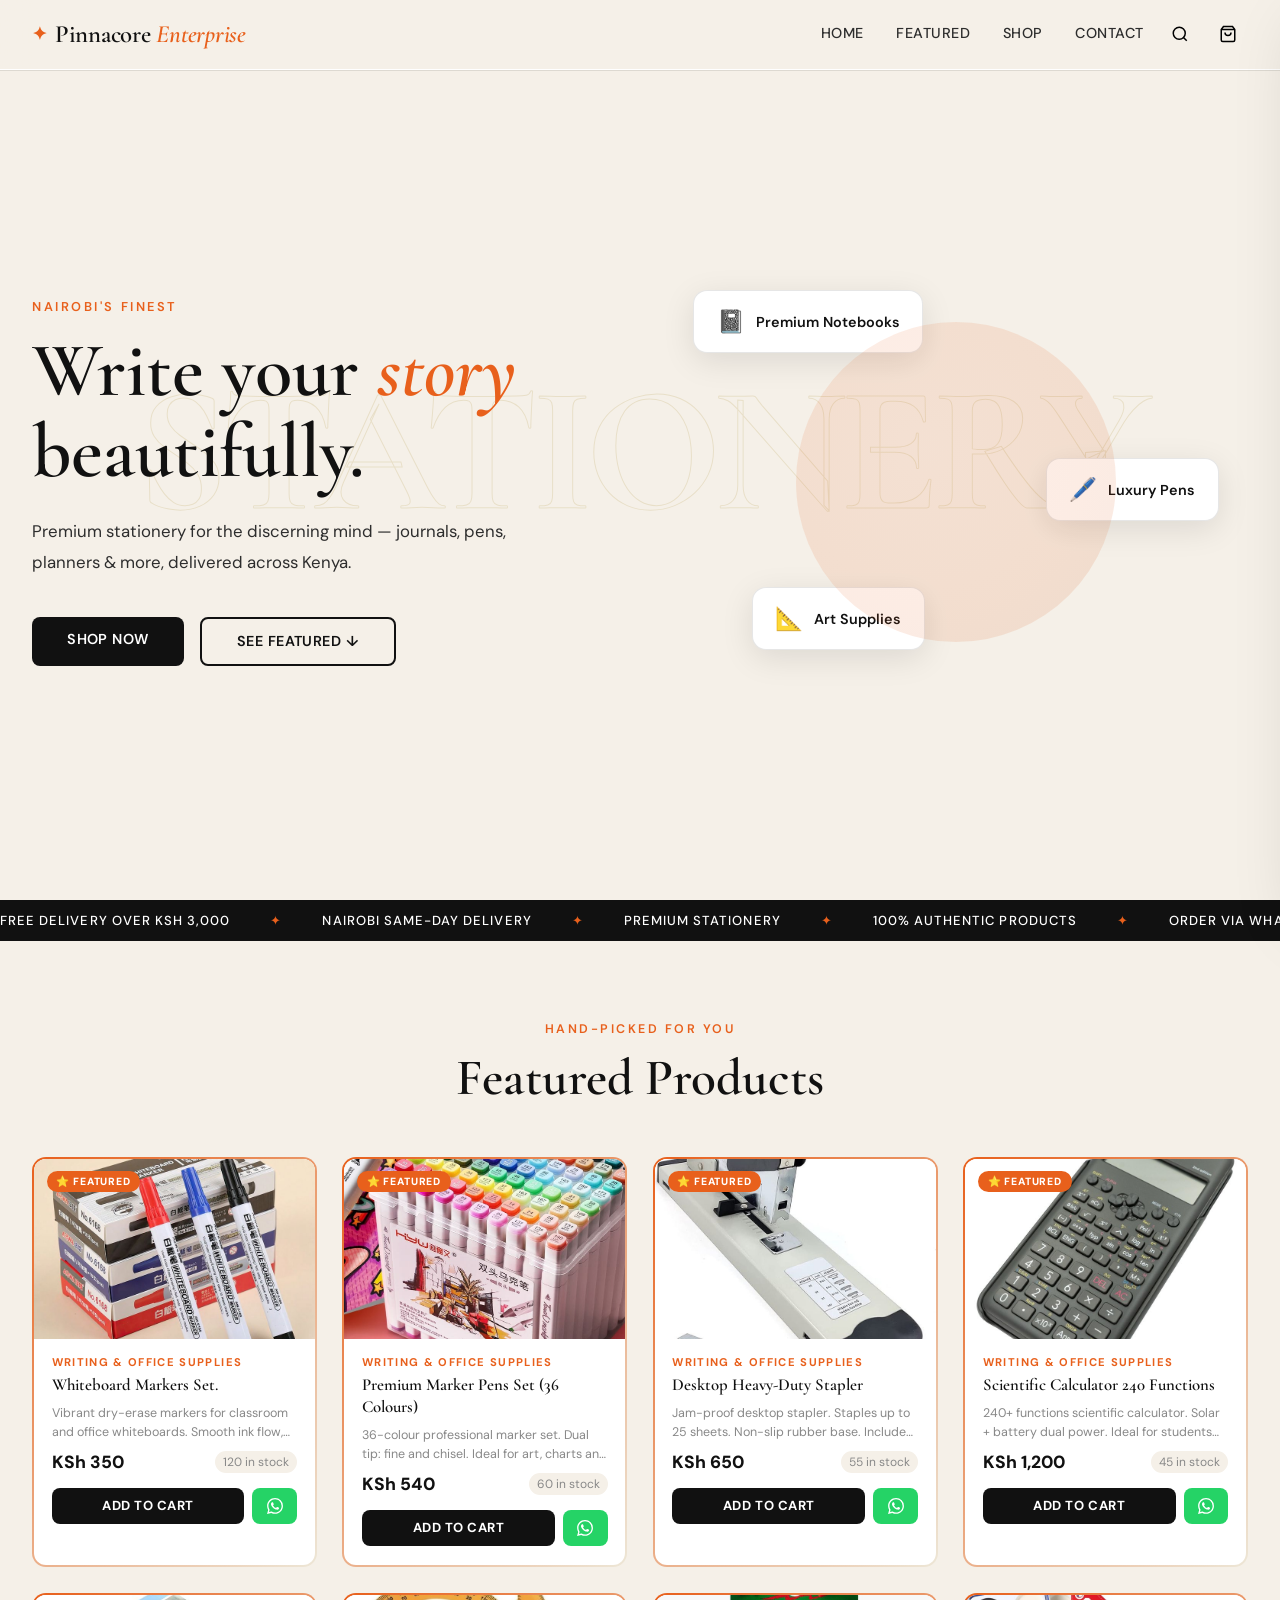
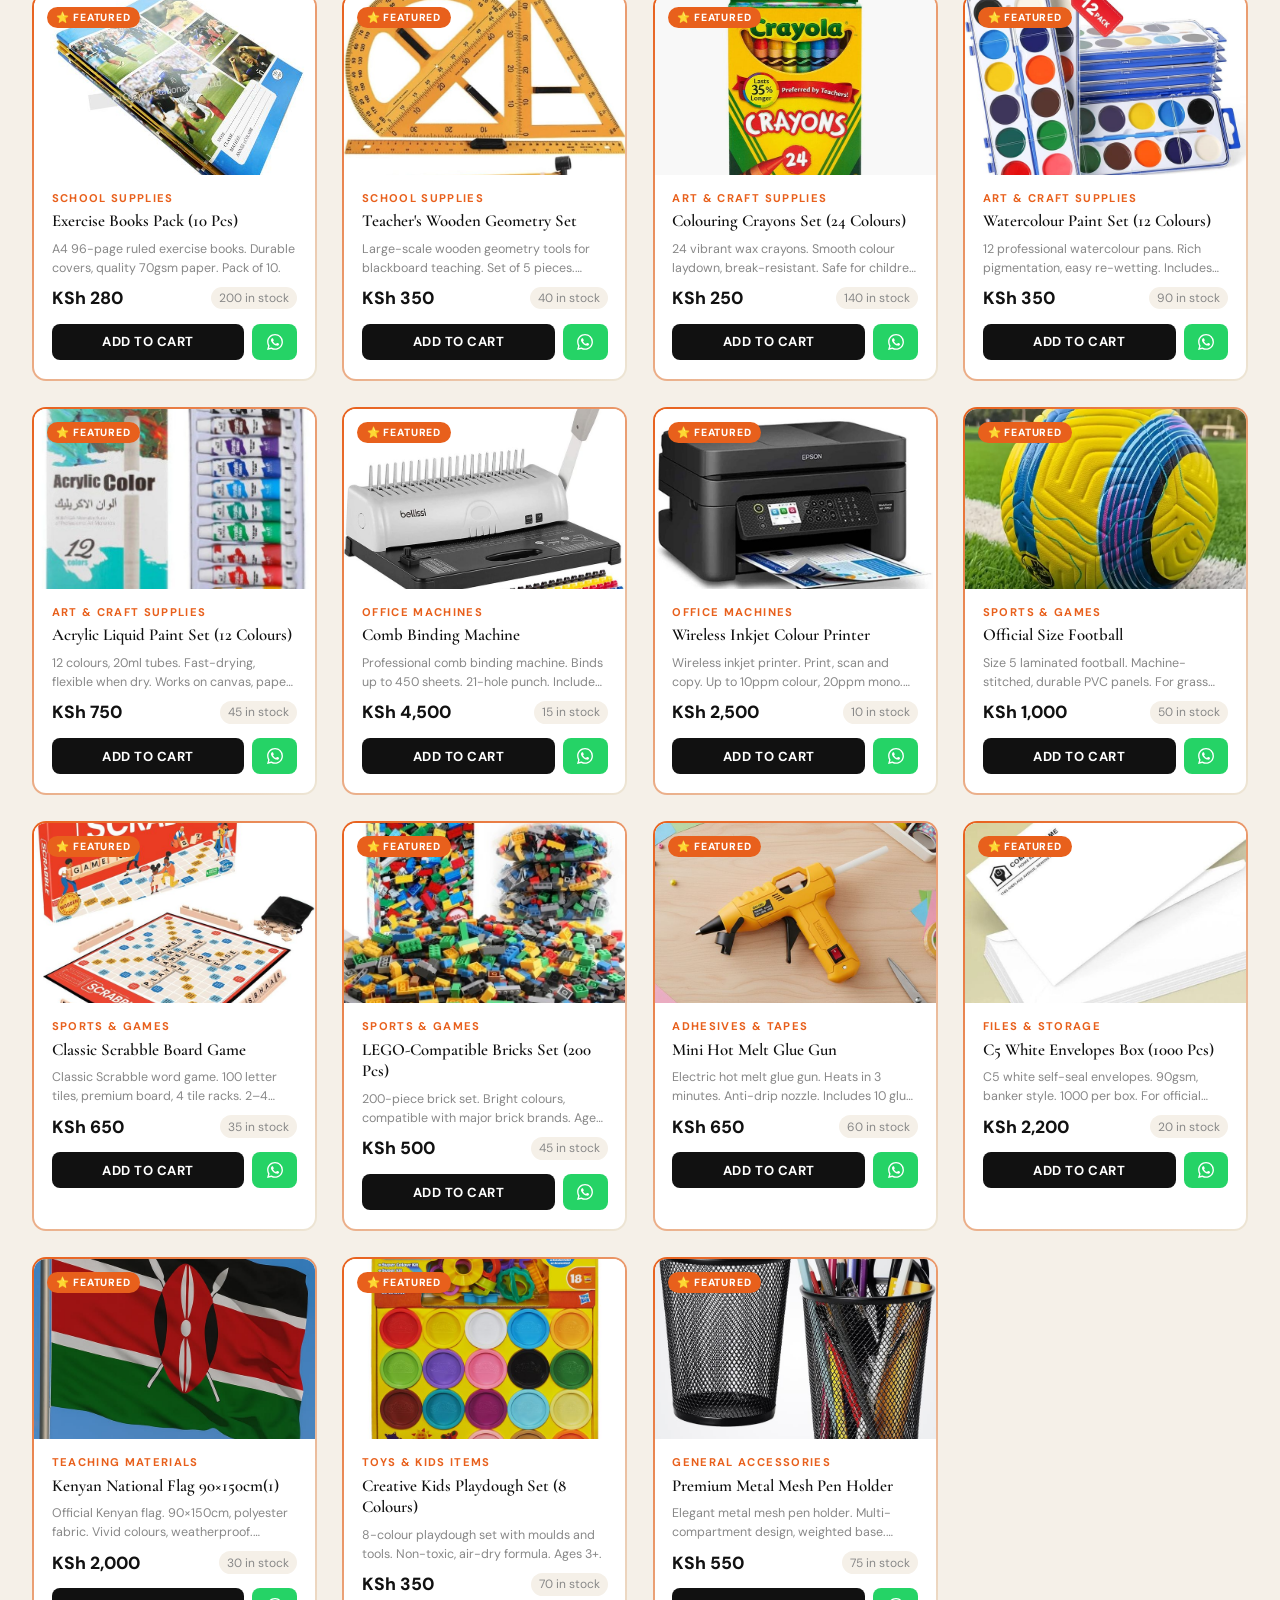
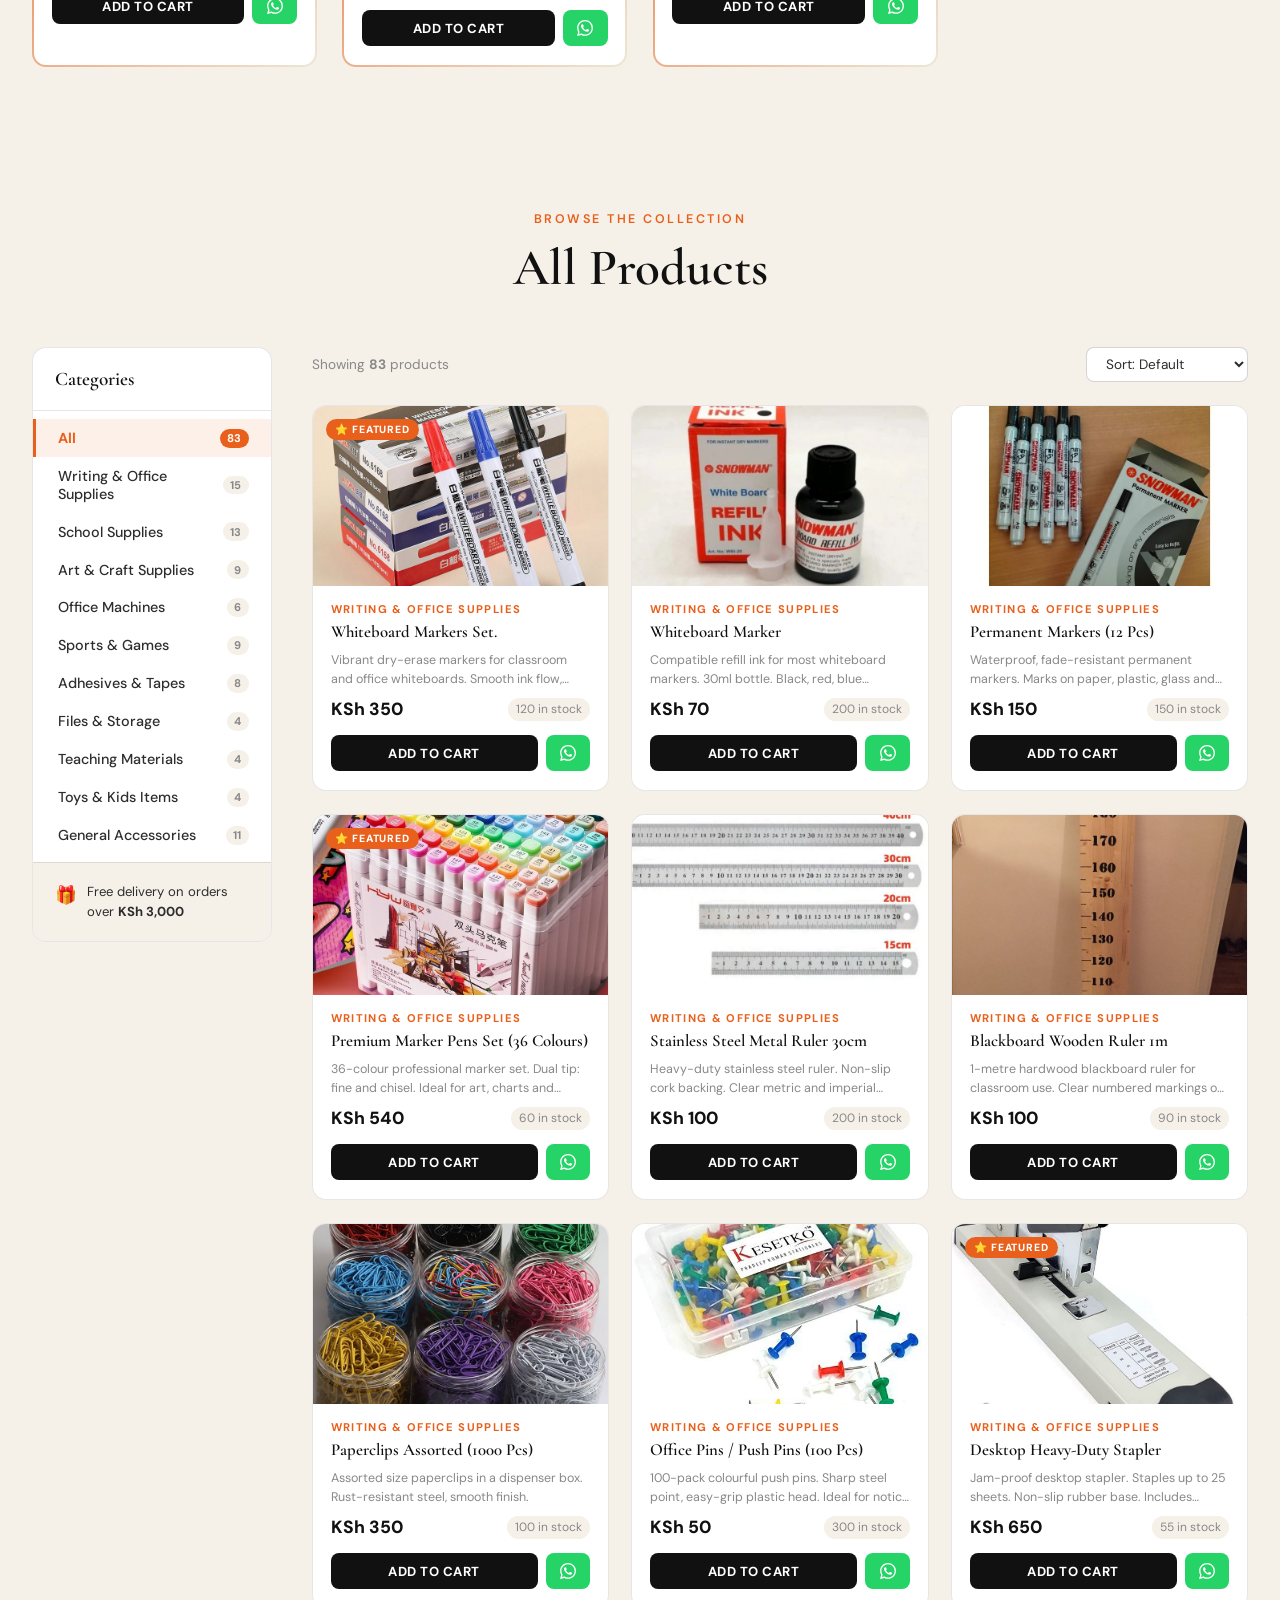
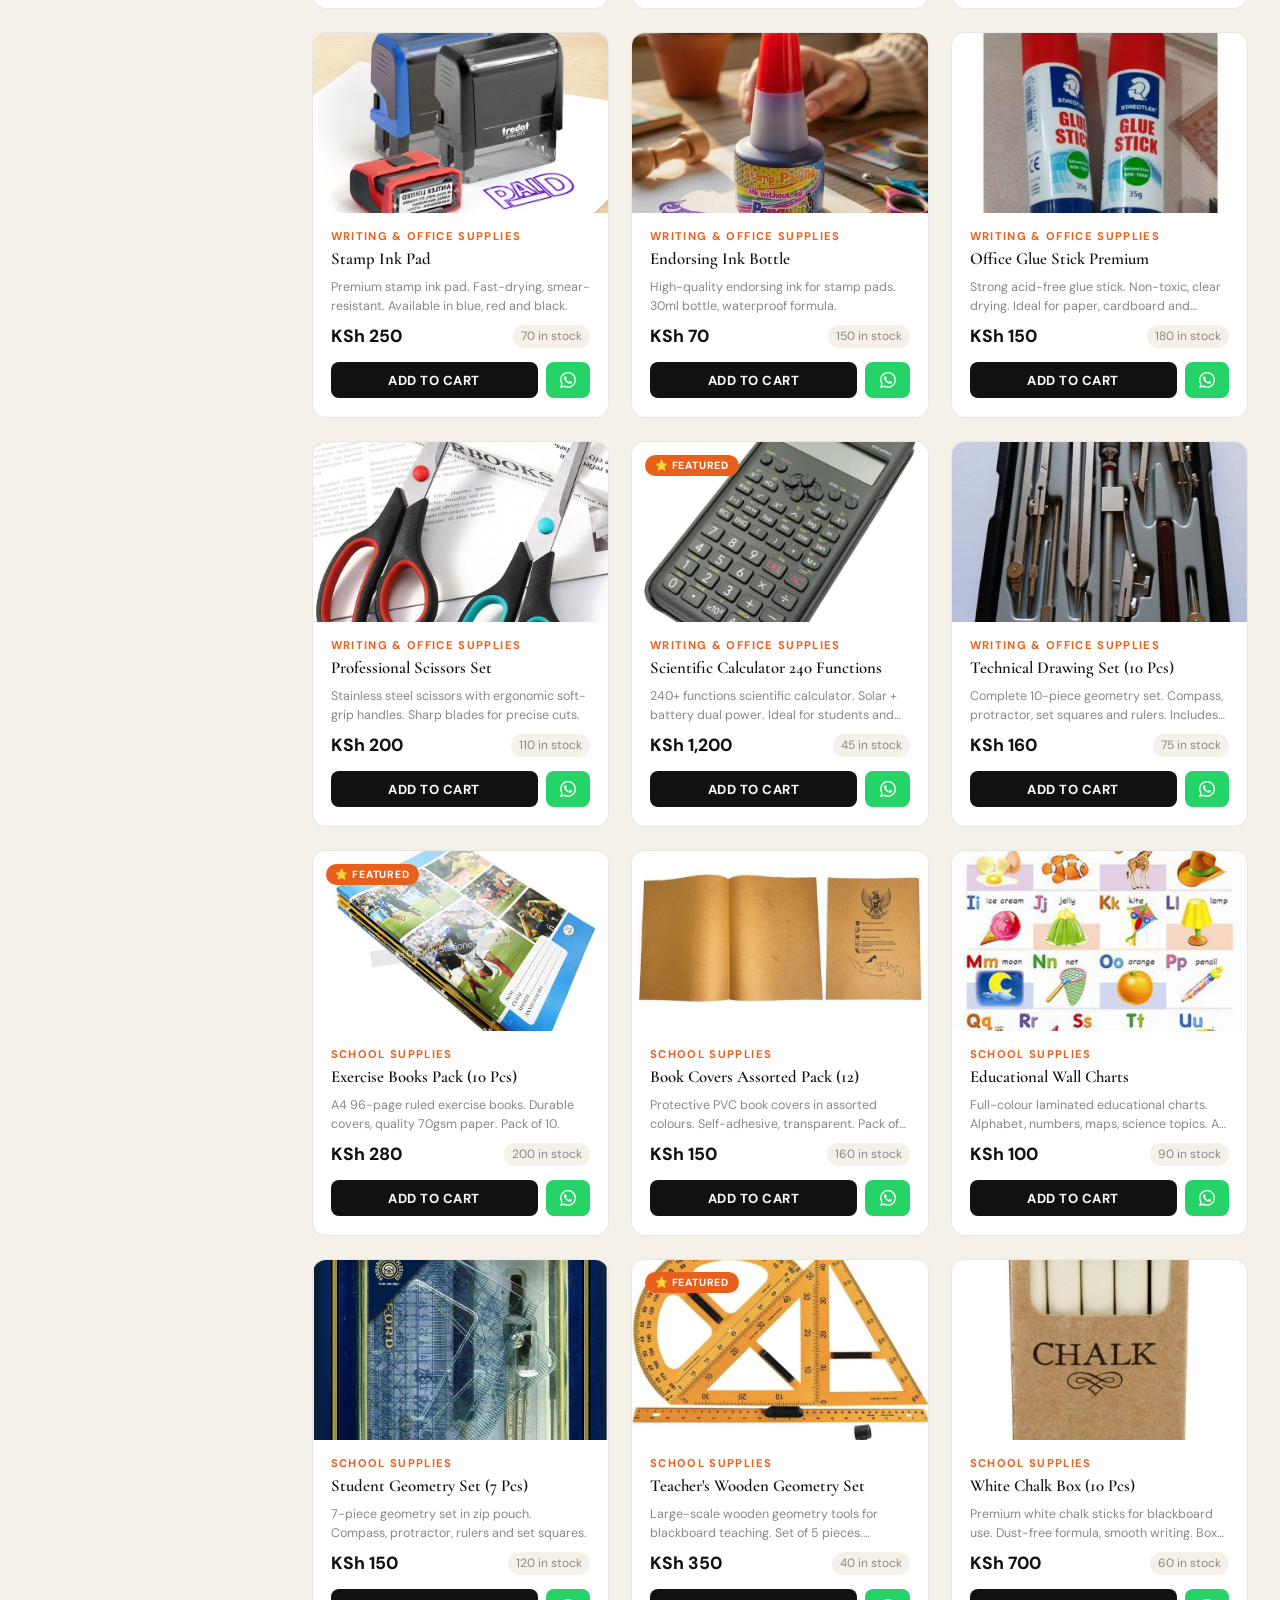
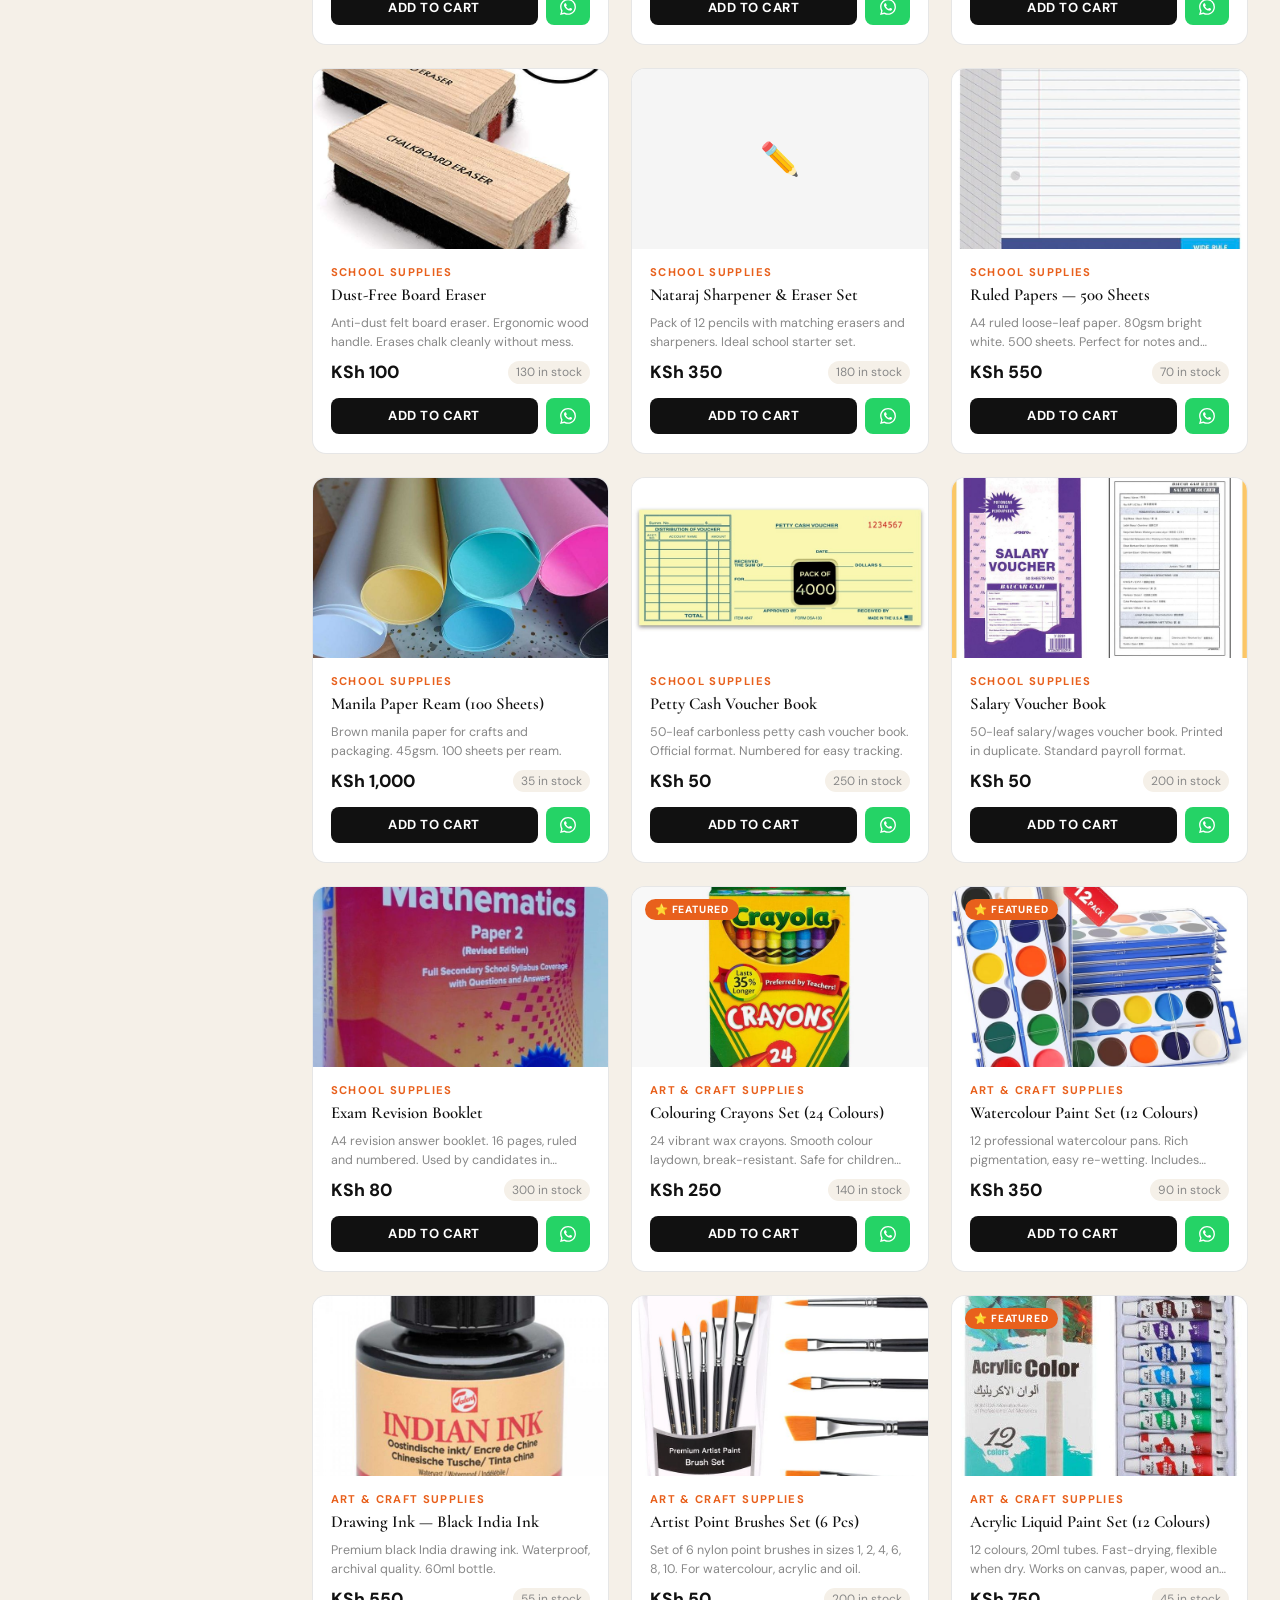
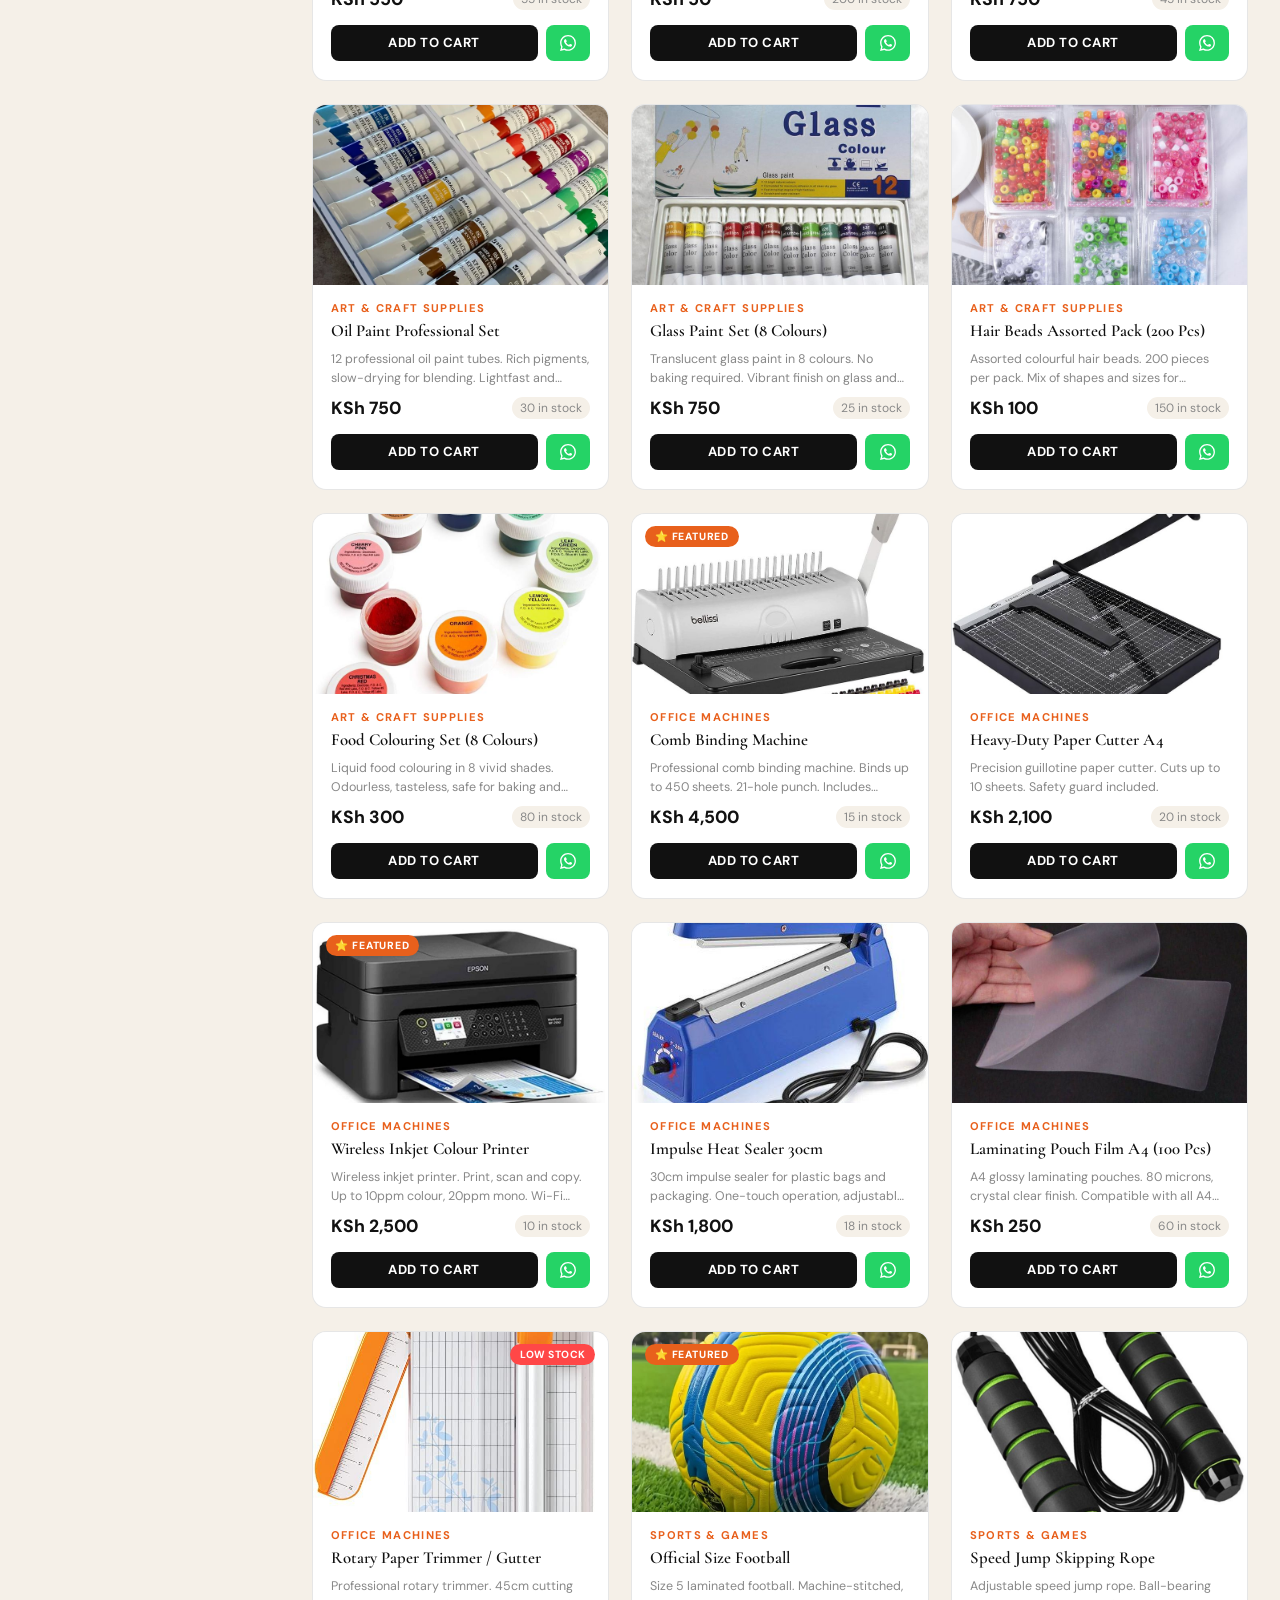
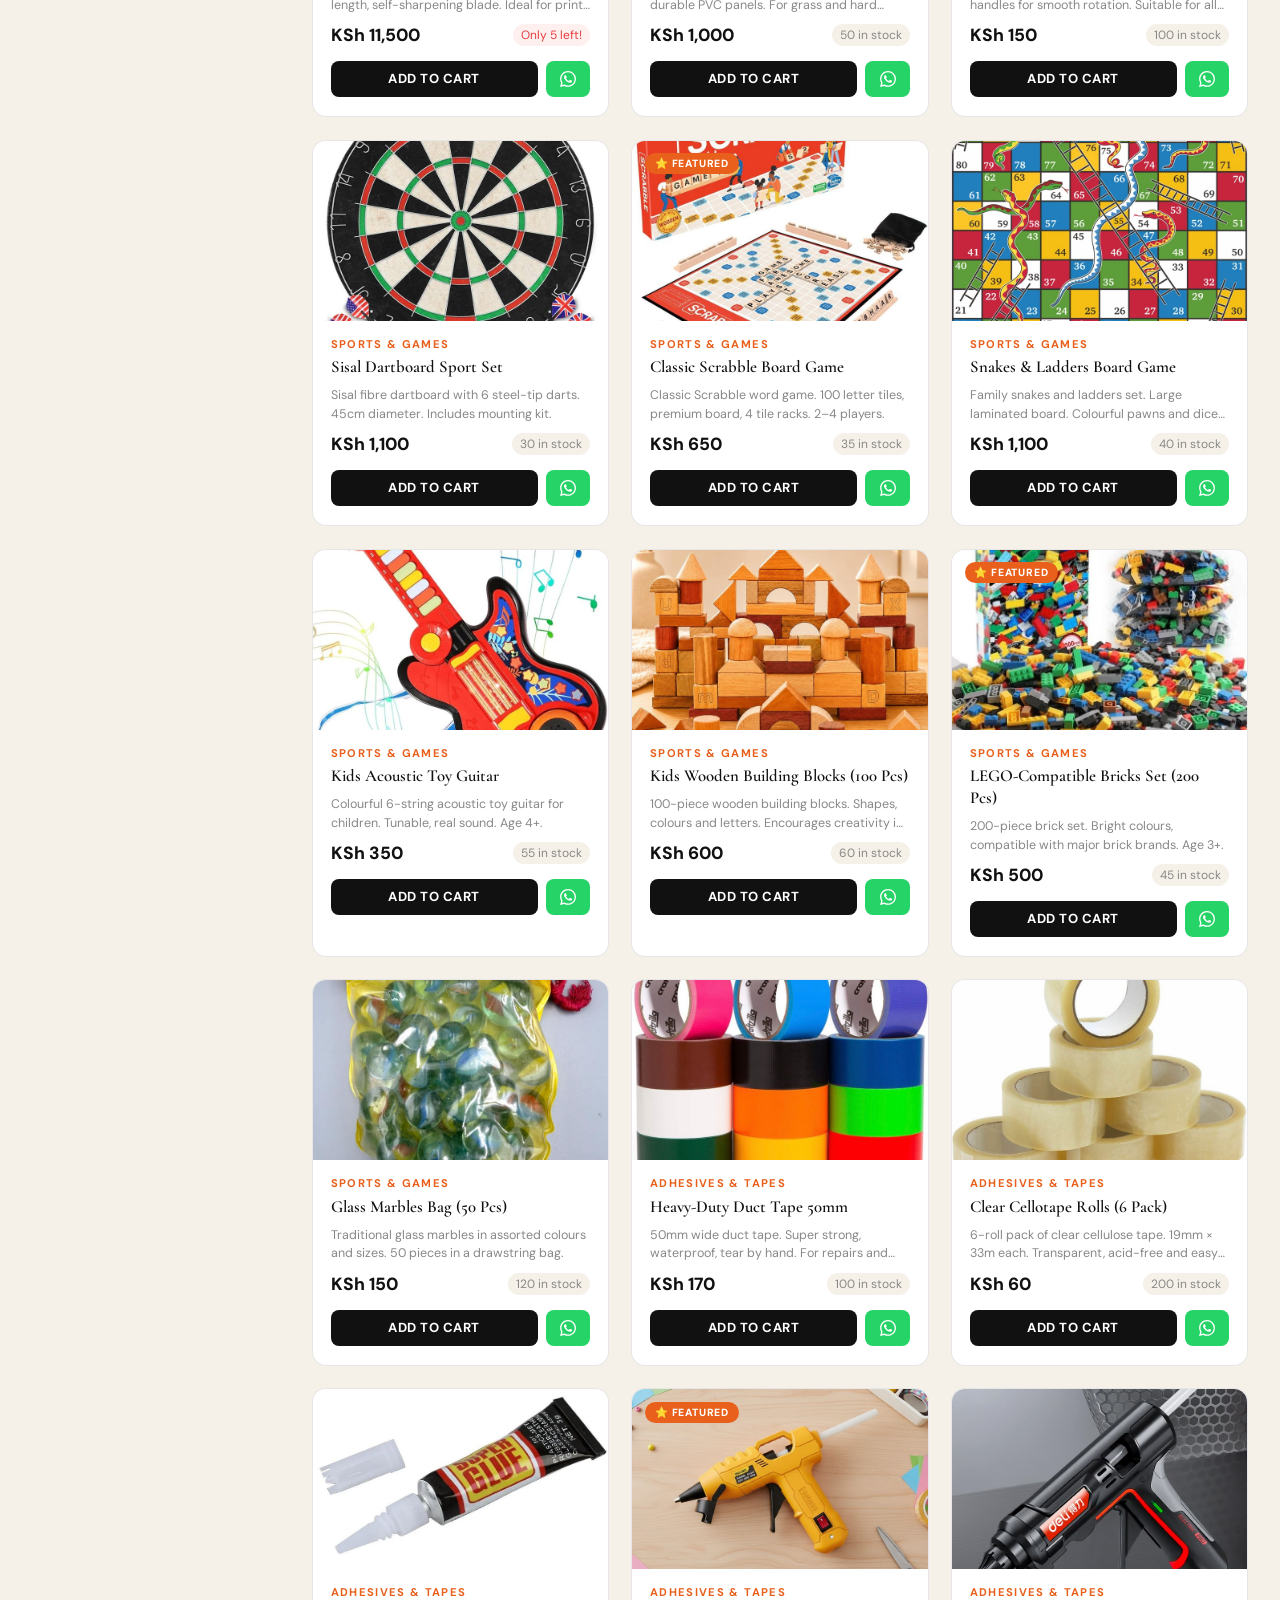
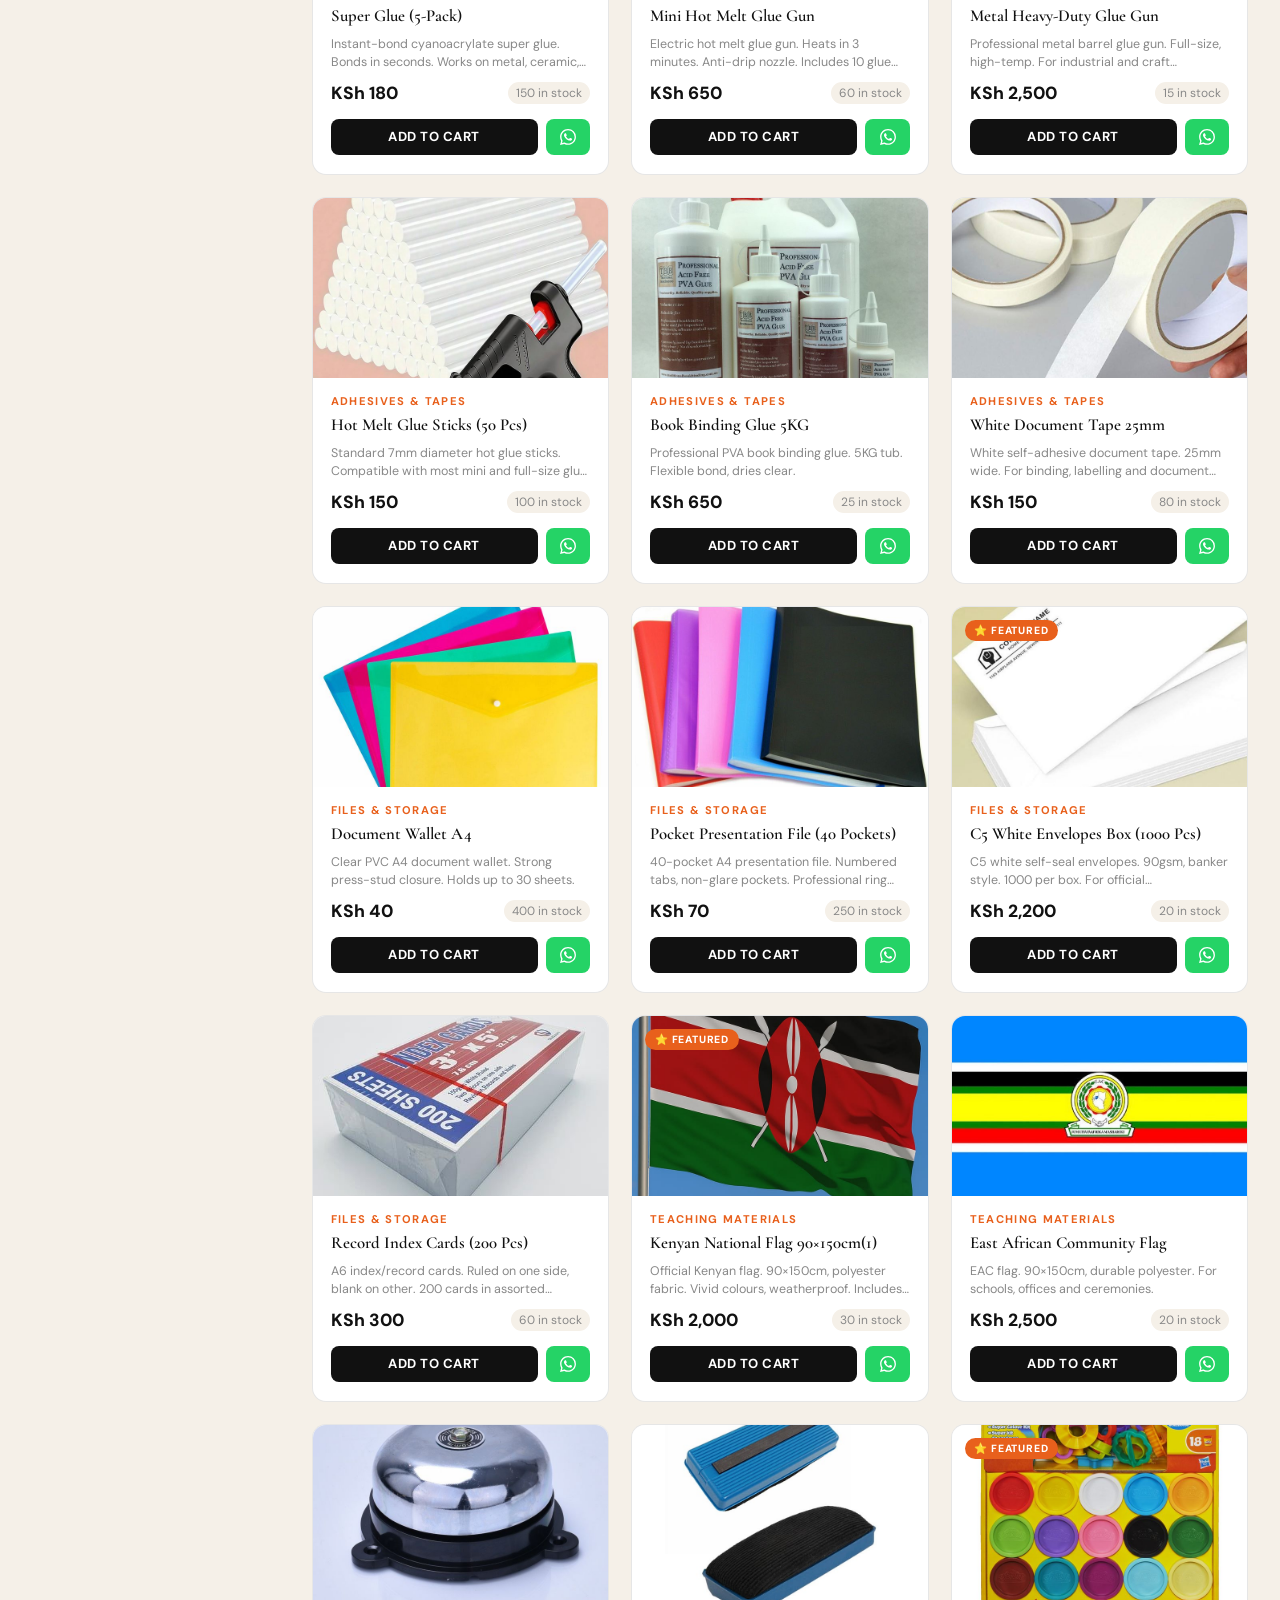
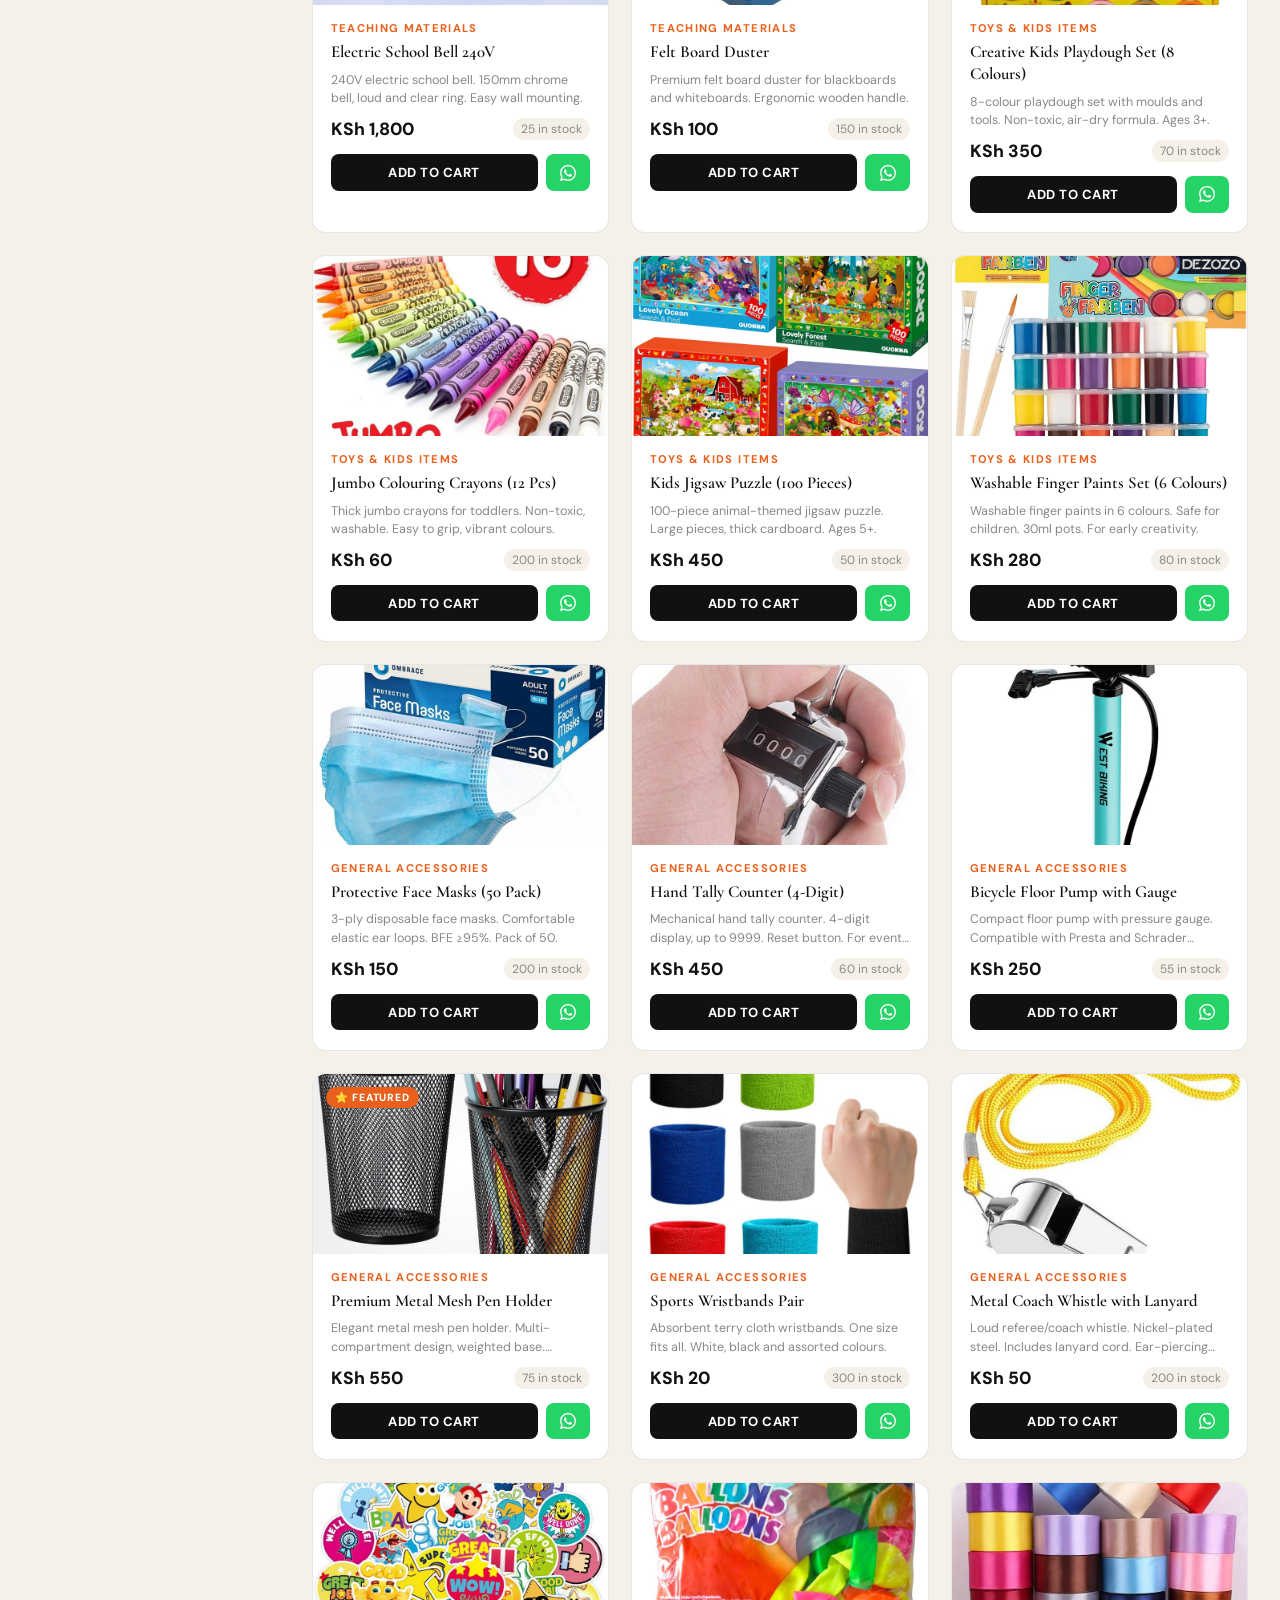
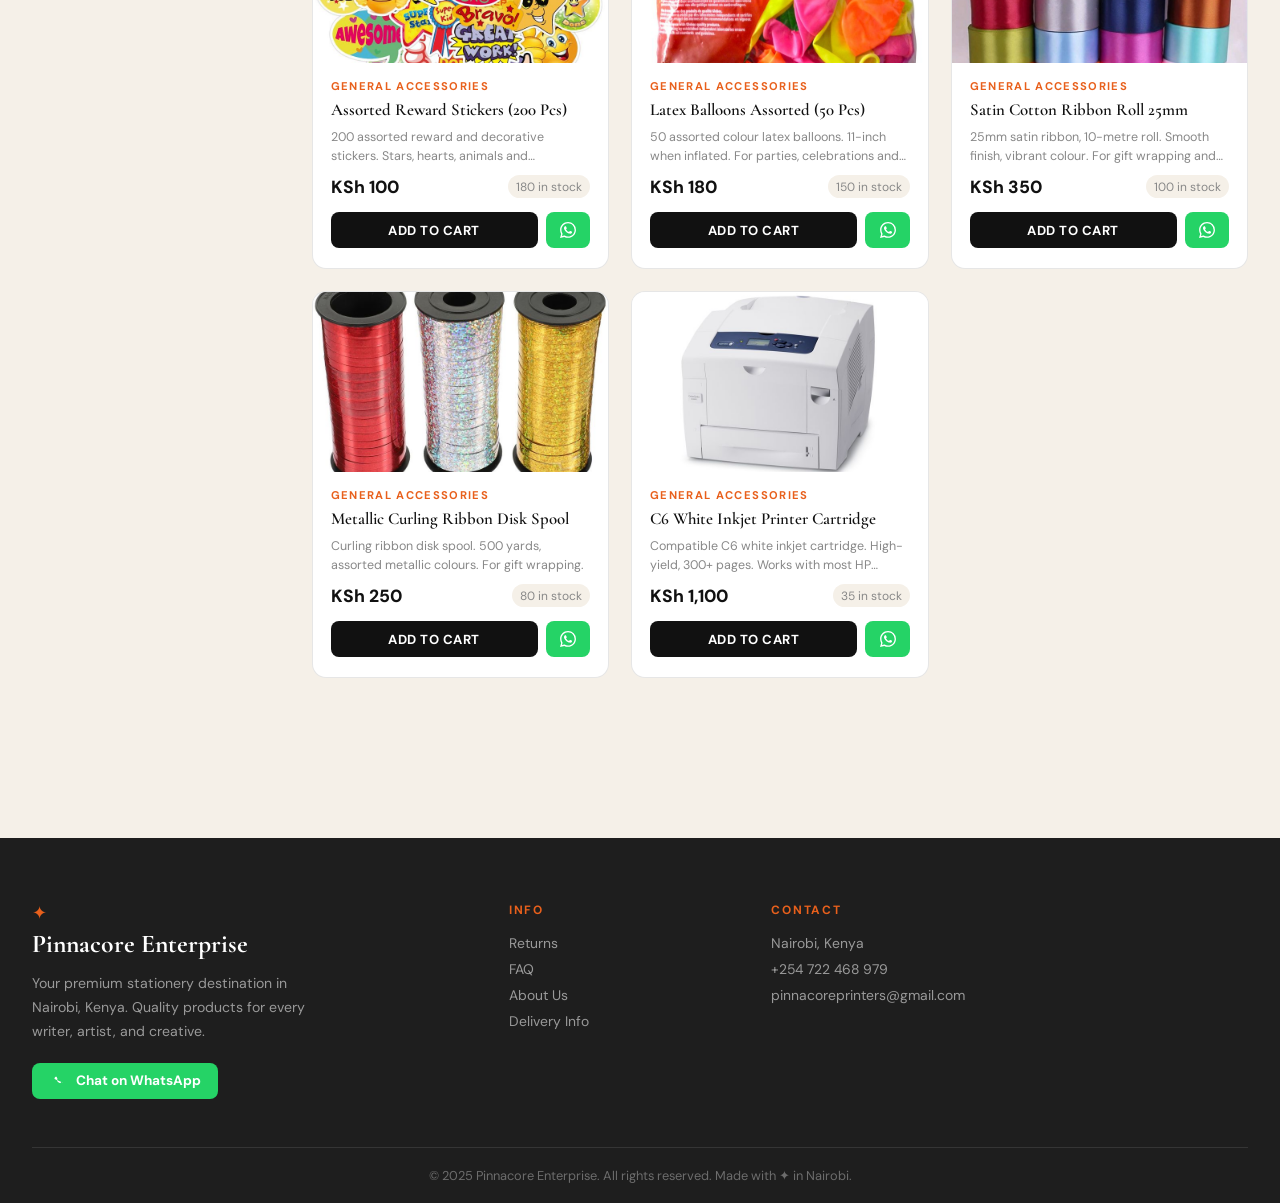
==== commit c24bd728: "change in html css and script and addition of info.html" ====
--- a/index.html
+++ b/index.html
@@ -191,13 +191,13 @@
           Chat on WhatsApp
         </a>
       </div>
-      <div class="footer-links">
-        <h4>Info</h4>
-        <a href="#">Shipping Policy</a>
-        <a href="#">Returns</a>
-        <a href="#">FAQ</a>
-        <a href="#">About Us</a>
-      </div>
+    <div class="footer-links">
+  <h4>Info</h4>
+  <a href="info.html">Returns</a>
+  <a href="info.html">FAQ</a>
+  <a href="info.html">About Us</a>
+  <a href="info.html">Delivery Info</a>
+</div>
       <div class="footer-links">
         <h4>Contact</h4>
         <p>Nairobi, Kenya</p>
--- a/style.css
+++ b/style.css
@@ -1264,4 +1264,133 @@
     gap: 30px;
   }
 
+}
+
+
+.product-img-wrap {
+  background: #f5f5f5;
+  display: flex;
+  align-items: center;
+  justify-content: center;
+}
+
+.product-img-wrap img {
+  width: 100%;
+  height: 100%;
+  object-fit: cover;
+}
+
+/* fallback emoji styling */
+.product-emoji-fallback {
+  font-size: 2rem;
+  display: none;
+}
+
+#mobileNav {
+  position: fixed;
+  top: 0;
+  left: -100%;
+  width: 85%;
+  height: 100%;
+  background: #fff;
+  z-index: 9999;
+  transition: 0.3s ease;
+  overflow-y: auto;
+}
+
+#mobileNav.open {
+  left: 0;
+}
+
+#mobileOverlay {
+  position: fixed;
+  inset: 0;
+  background: rgba(0,0,0,0.5);
+  z-index: 9998;
+  display: none;
+}
+
+#mobileOverlay.show {
+  display: block;
+}
+
+@media (max-width: 768px) {
+
+  #categoryList {
+    position: sticky;
+    top: 70px;
+    z-index: 1000;
+    background: white;
+    padding: 10px 8px;
+    border-bottom: 1px solid #eee;
+  }
+
+}
+
+.highlight {
+  border-left: 5px solid #111;
+}
+
+.support {
+  background: #f0f4ff;
+}
+
+.info-card ul {
+  padding-left: 20px;
+  margin-top: 10px;
+}
+
+.info-card ul li {
+  margin-bottom: 8px;
+}
+
+.info-card p {
+  line-height: 1.6;
+  margin-bottom: 10px;
+}
+
+/* make header slightly more premium */
+.info-header {
+  background: linear-gradient(135deg, #111, #333);
+}
+
+/* hover effect for cards */
+.info-card {
+  transition: transform 0.2s ease;
+}
+
+.info-card:hover {
+  transform: translateY(-3px);
+}
+
+.info-container {
+  max-width: 900px;
+  margin: auto;
+  padding: 20px;
+}
+
+.info-card {
+  background: white;
+  padding: 20px;
+  margin-bottom: 20px;
+  border-radius: 12px;
+  box-shadow: 0 5px 15px rgba(0,0,0,0.08);
+}
+
+.highlight {
+  border-left: 5px solid #111;
+}
+
+.support {
+  background: #f0f4ff;
+}
+
+.back-btn {
+  display: inline-block;
+  margin-top: 20px;
+  padding: 12px 18px;
+  background: #111;
+  color: white;
+  text-decoration: none;
+  border-radius: 8px;
 }
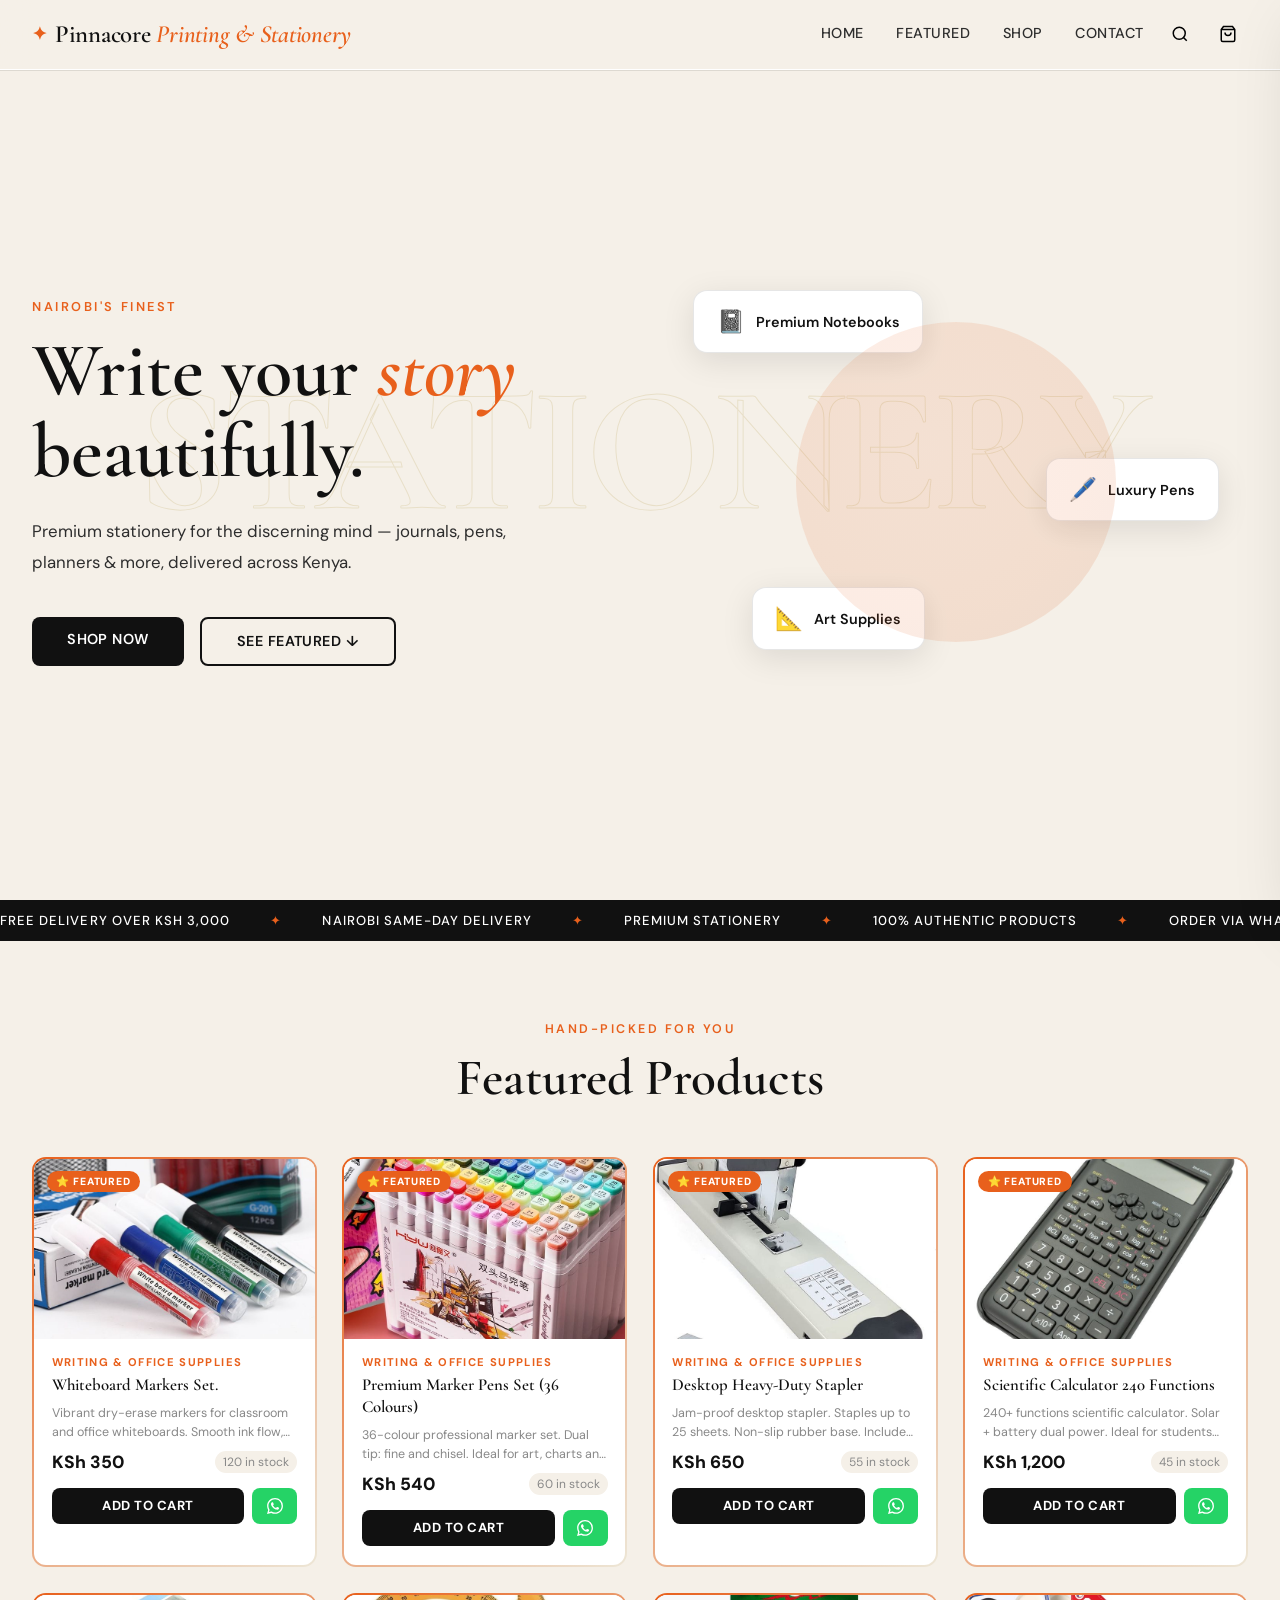
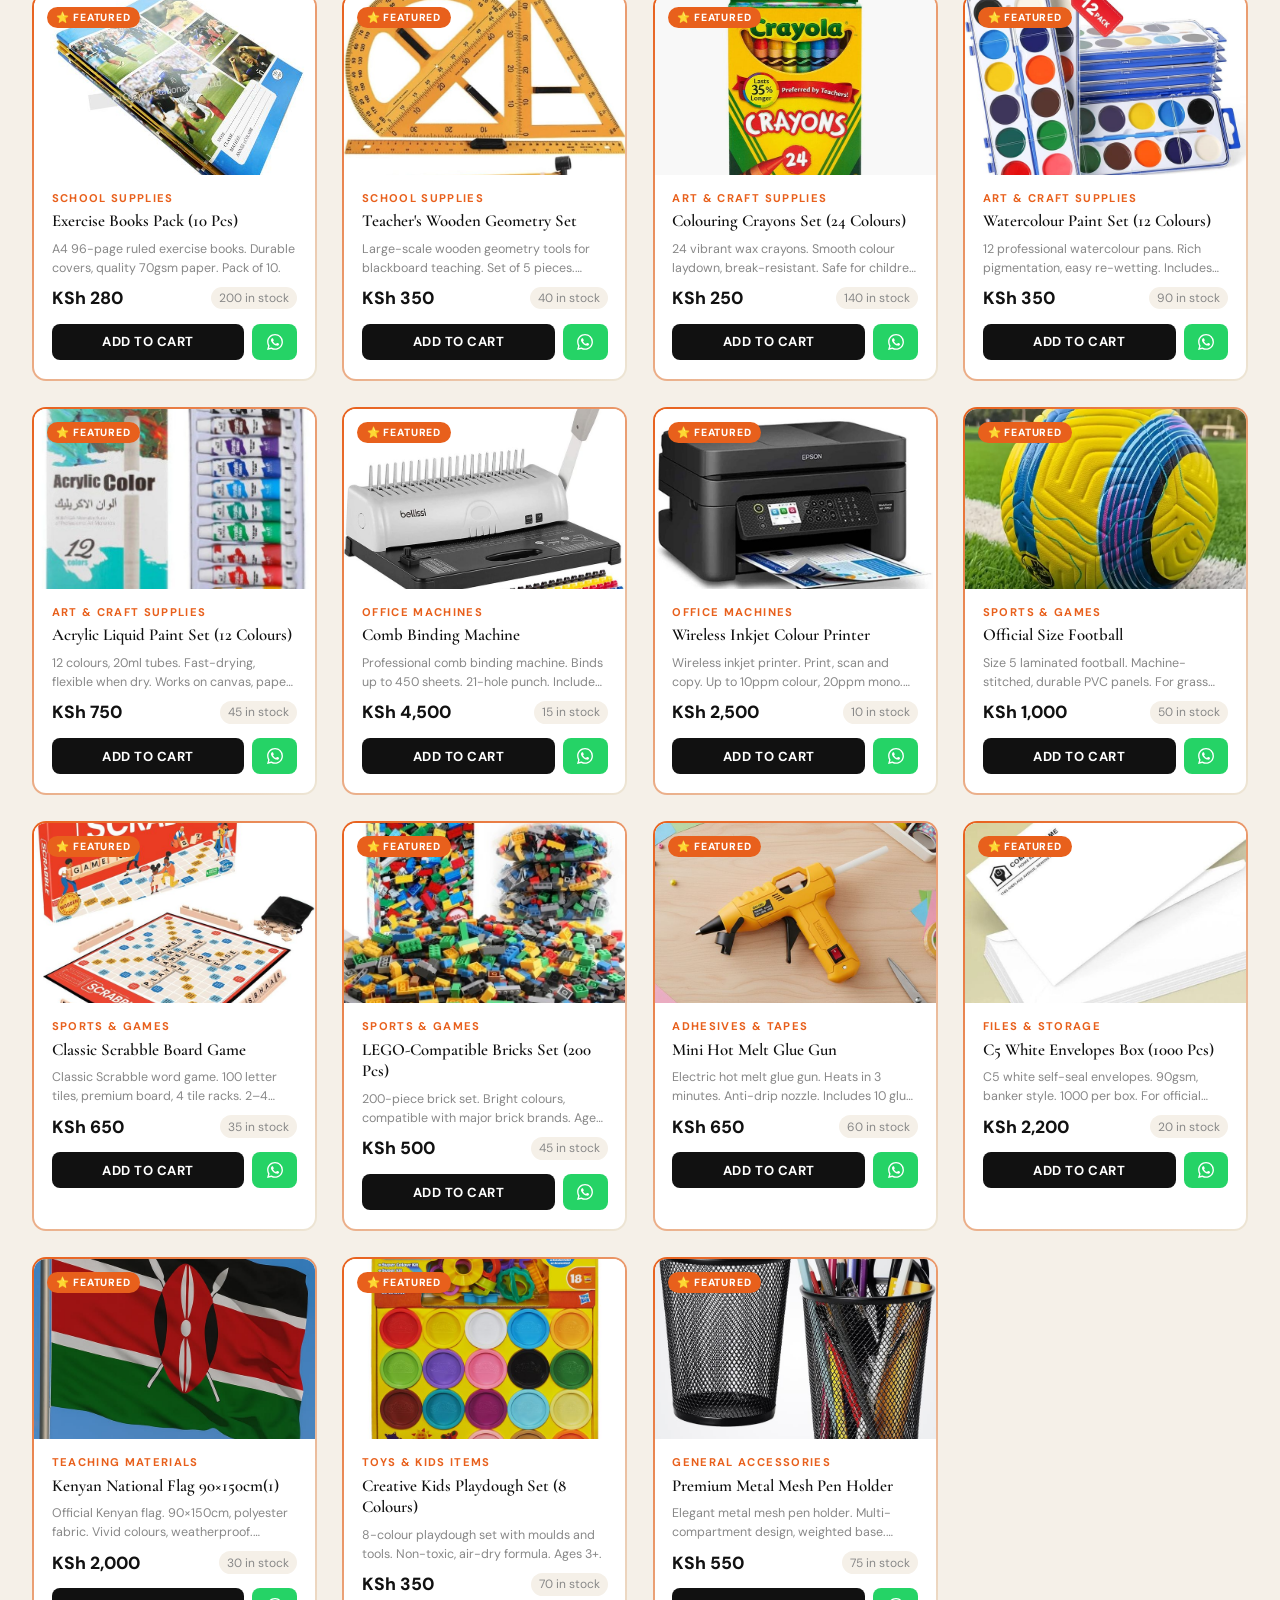
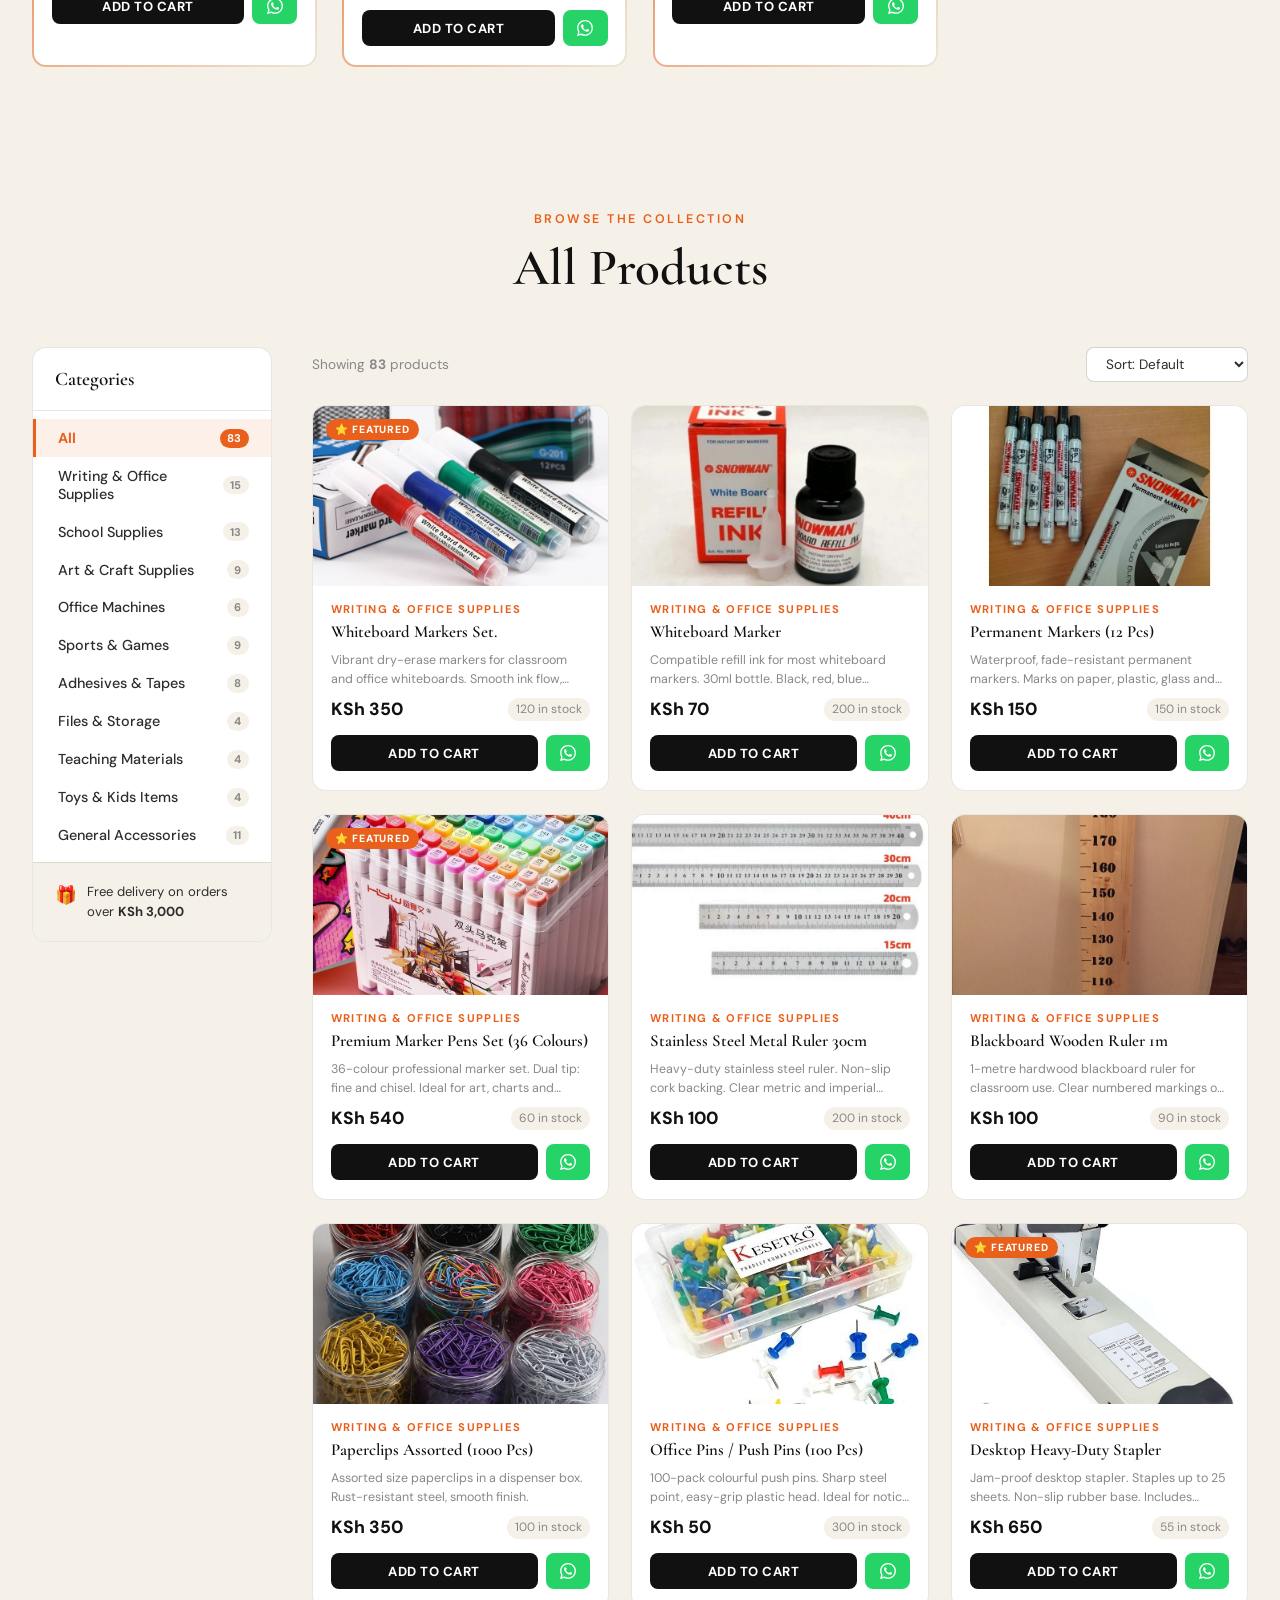
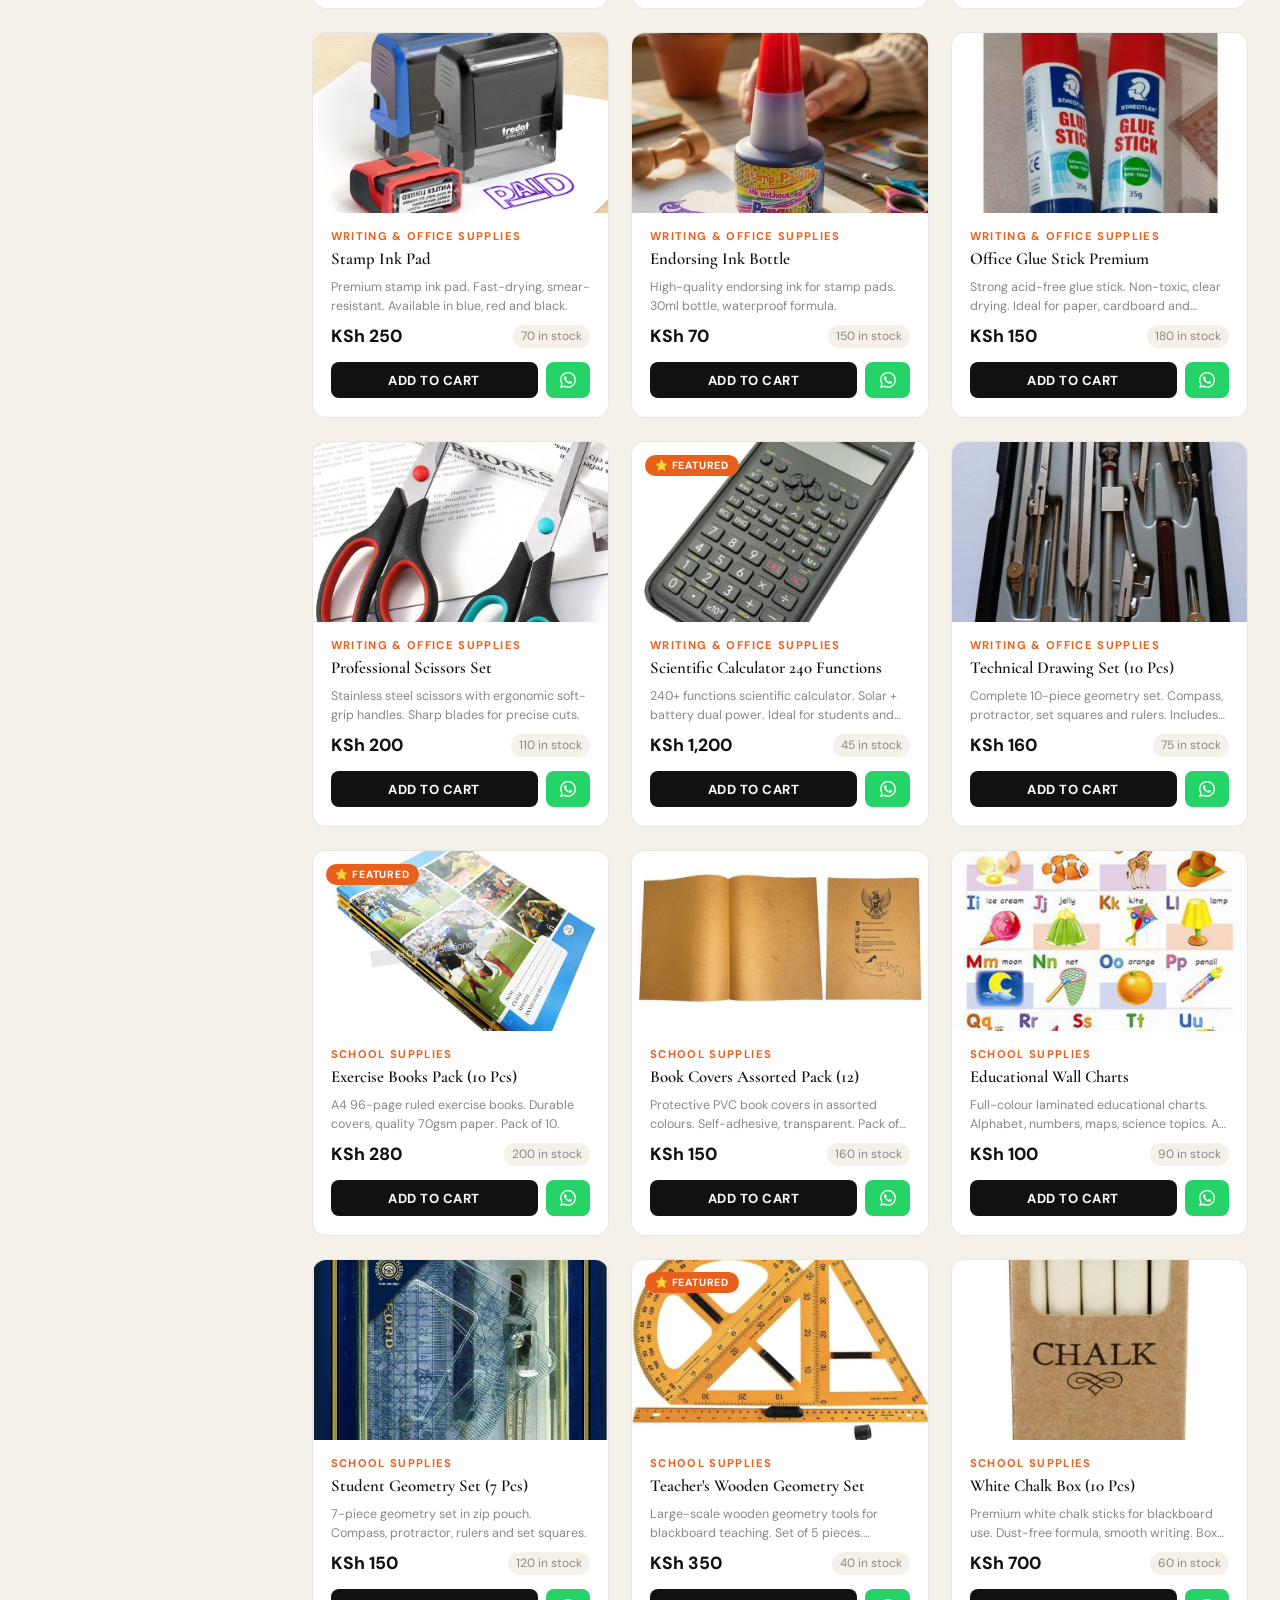
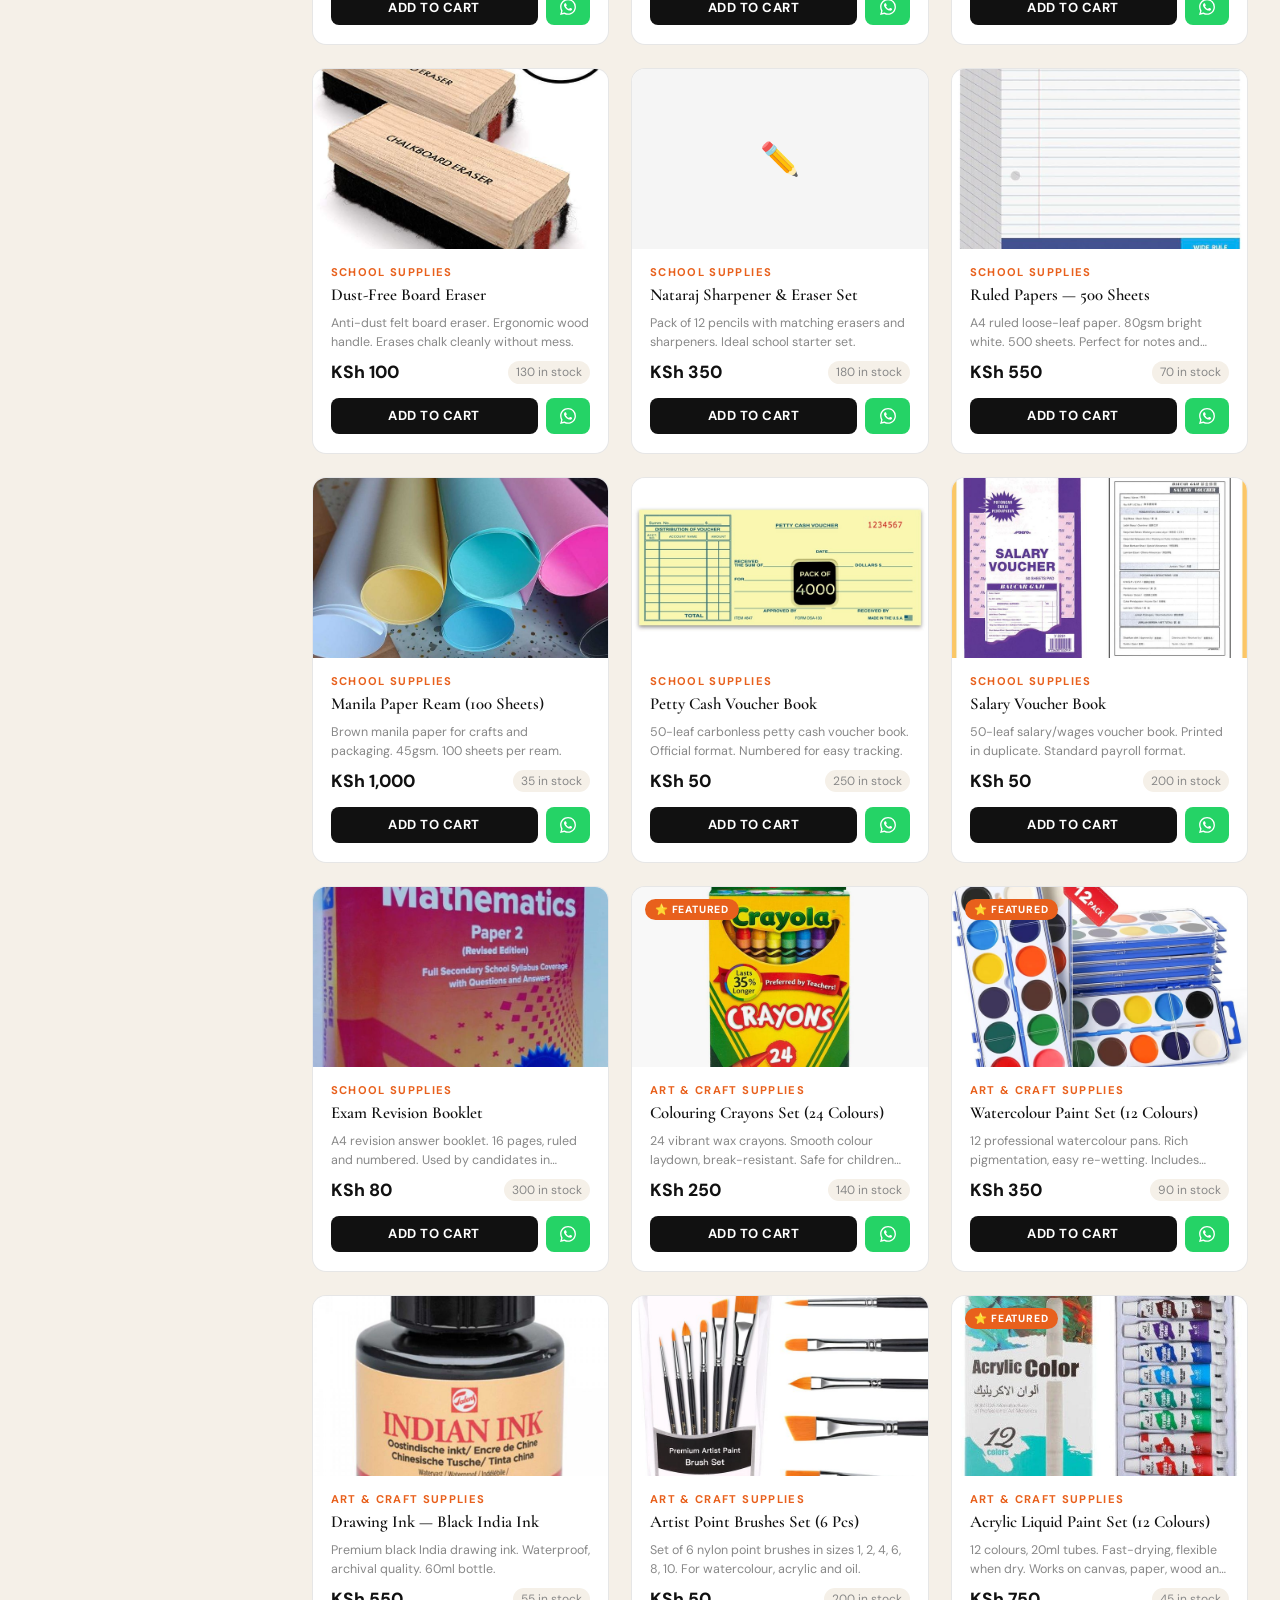
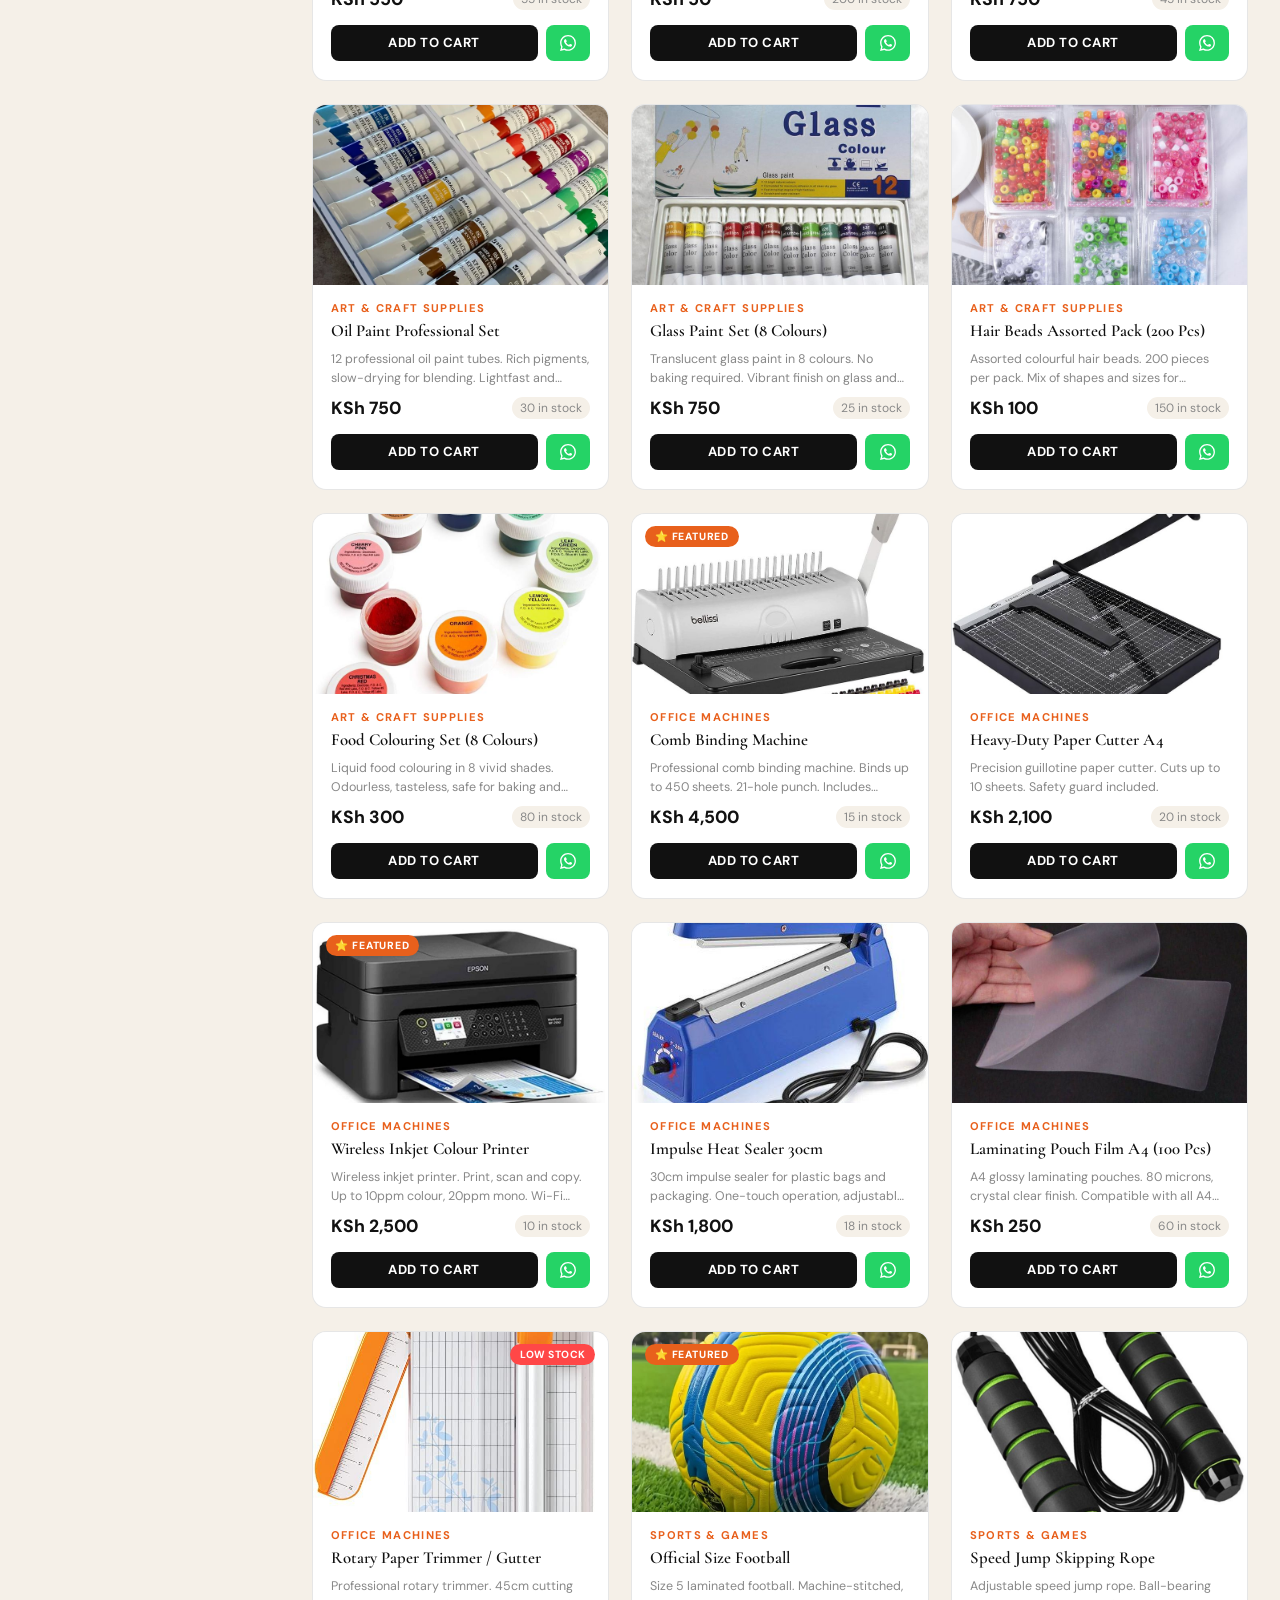
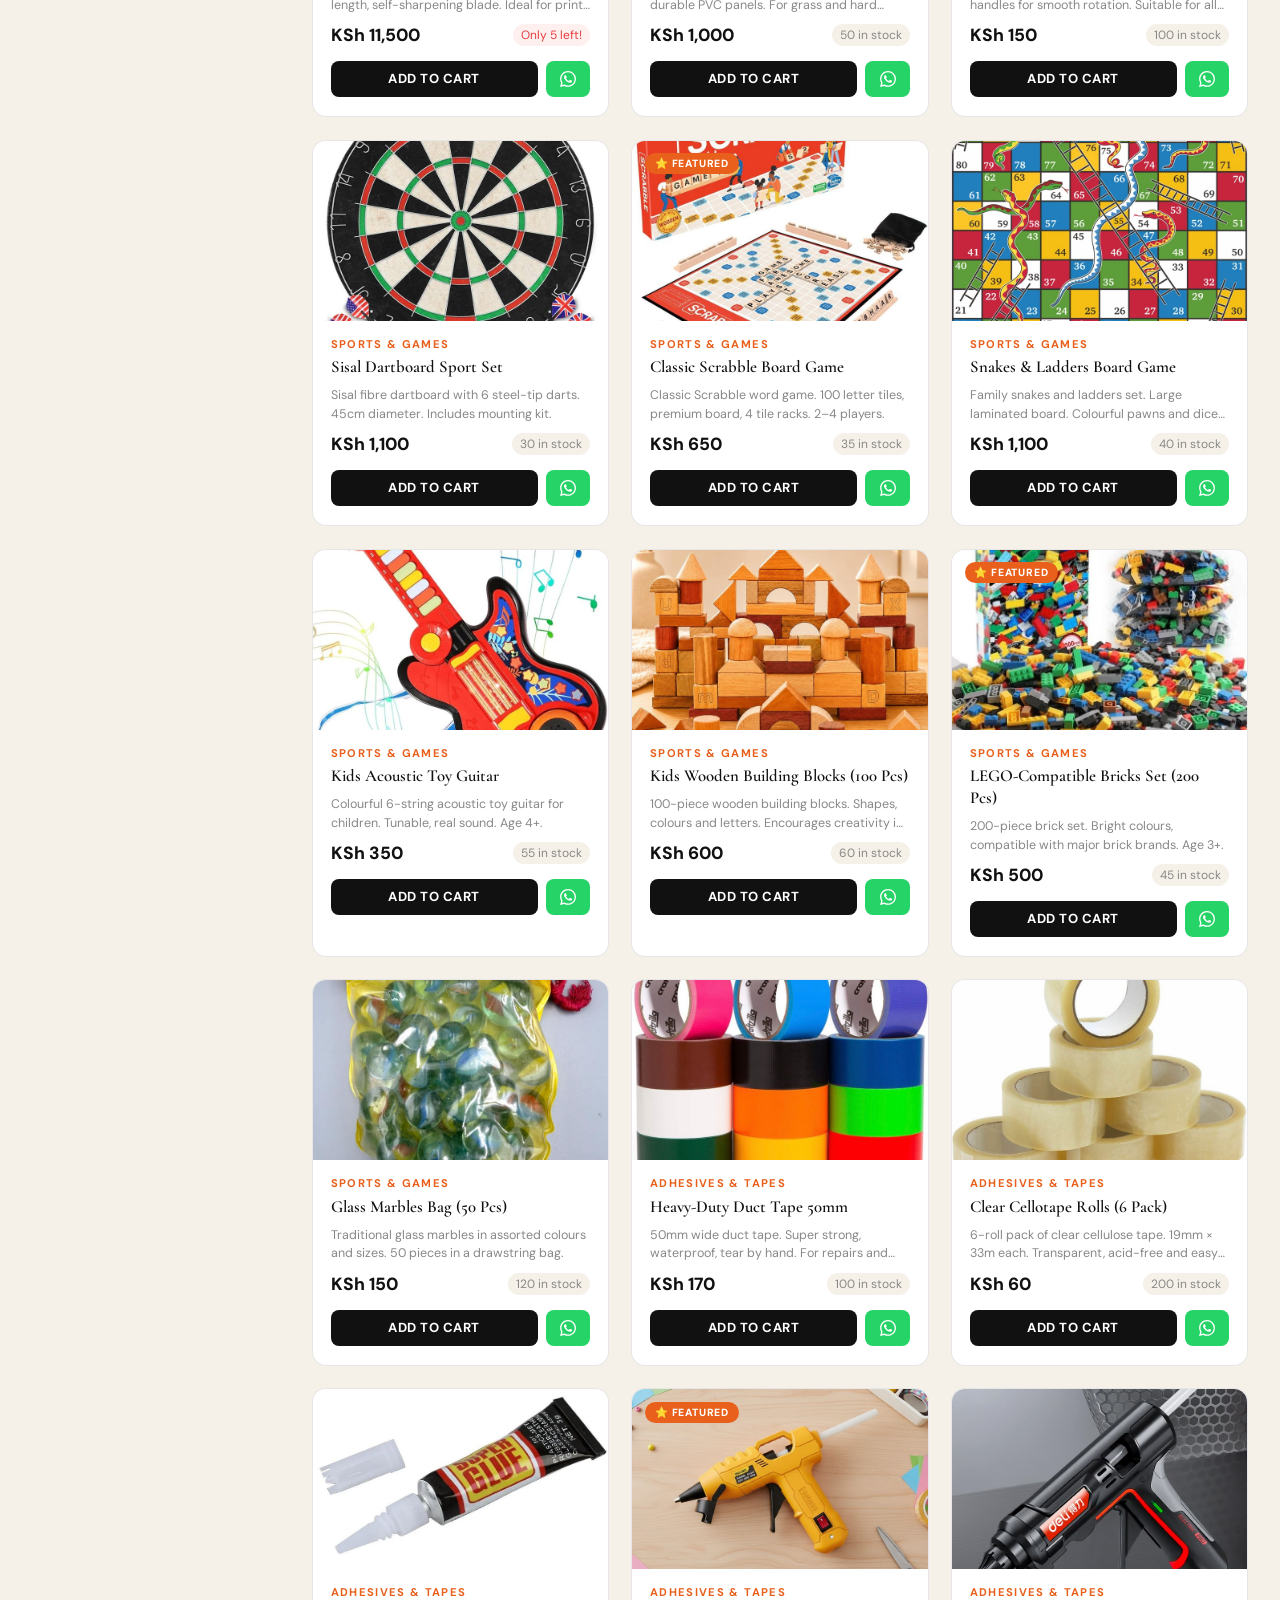
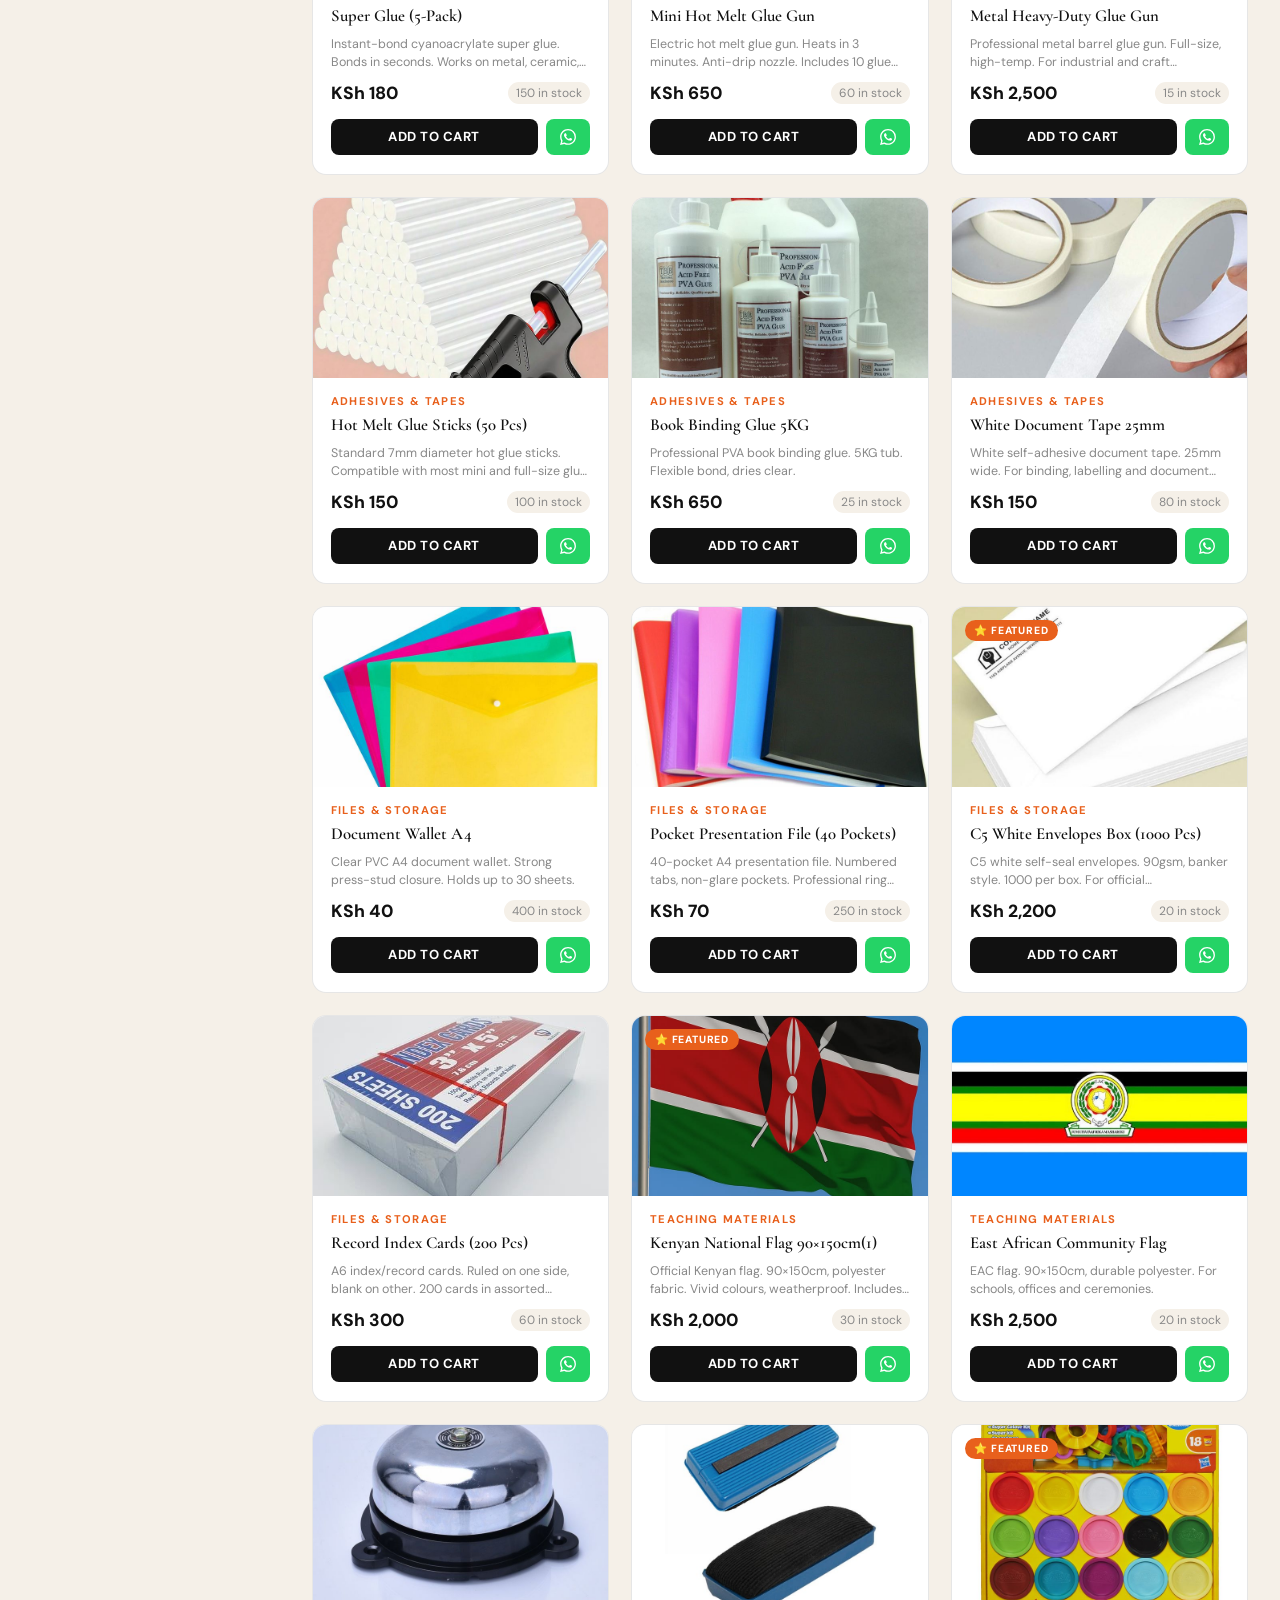
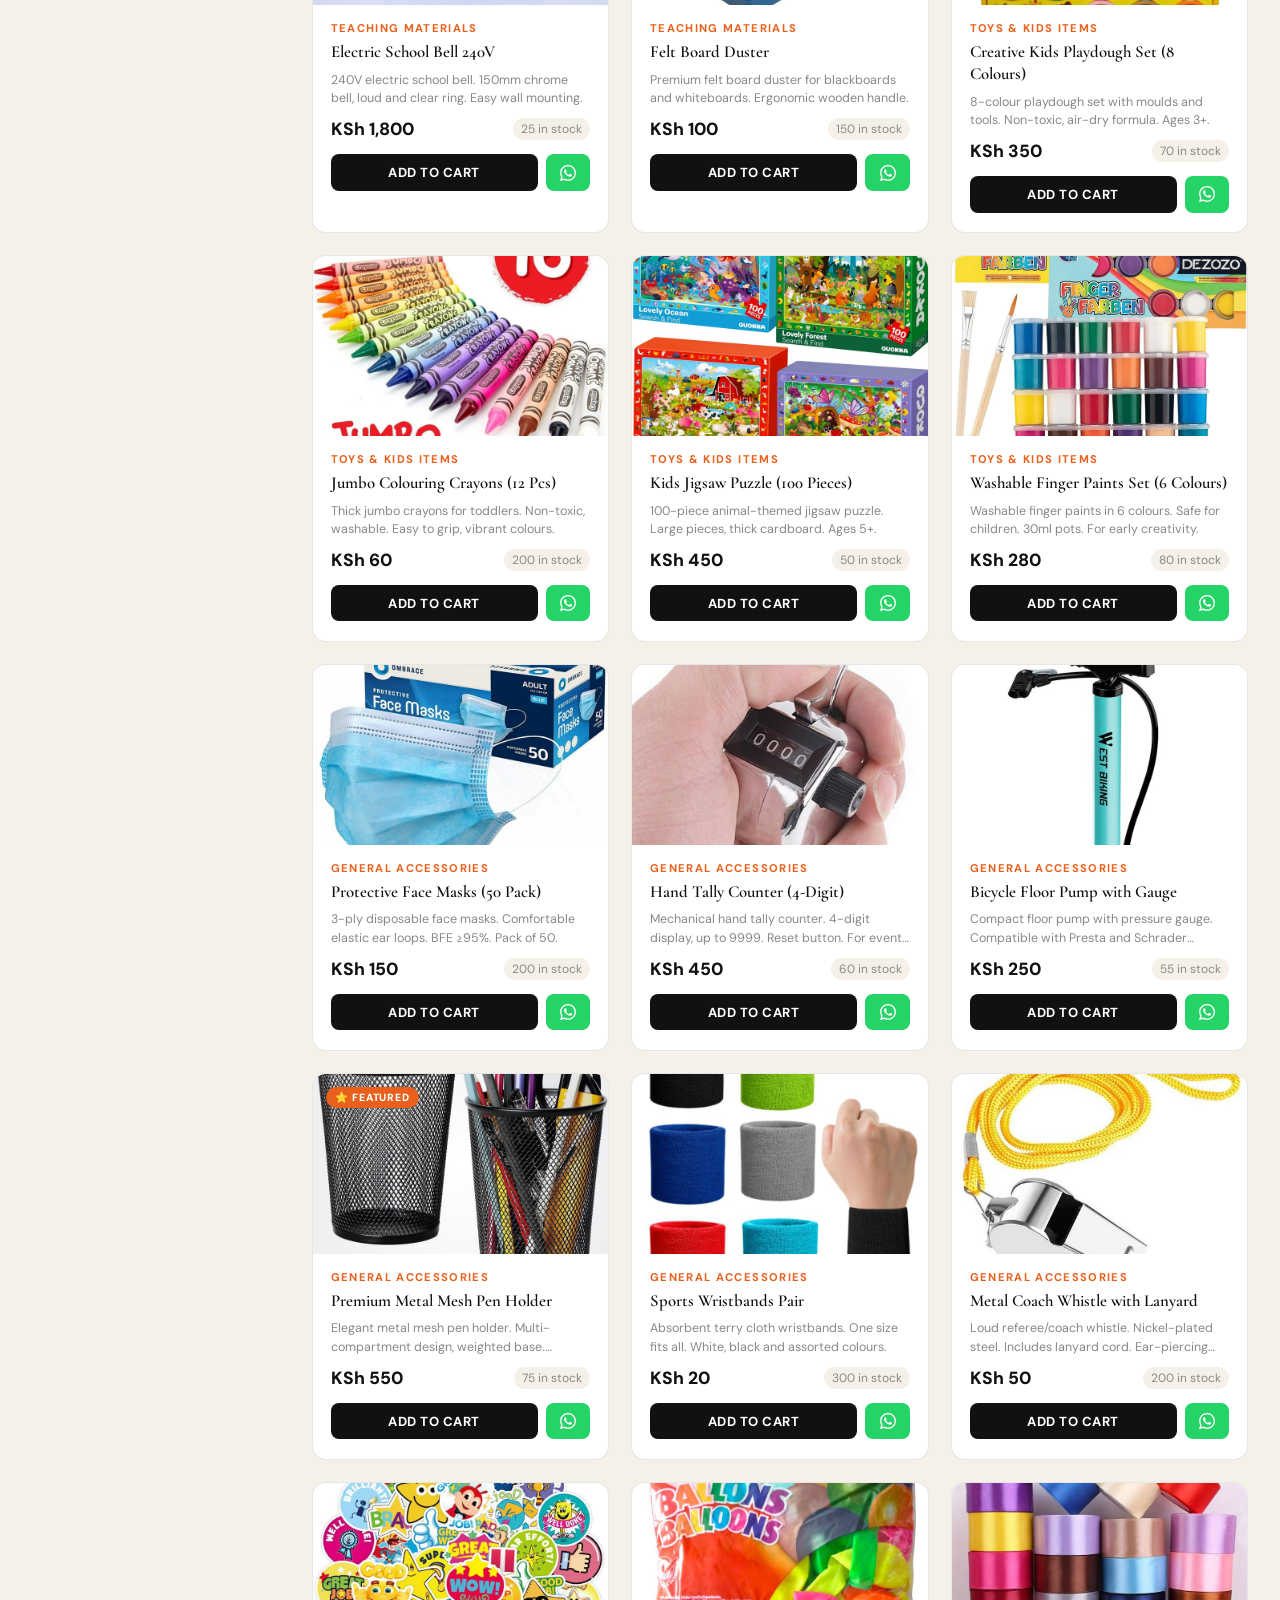
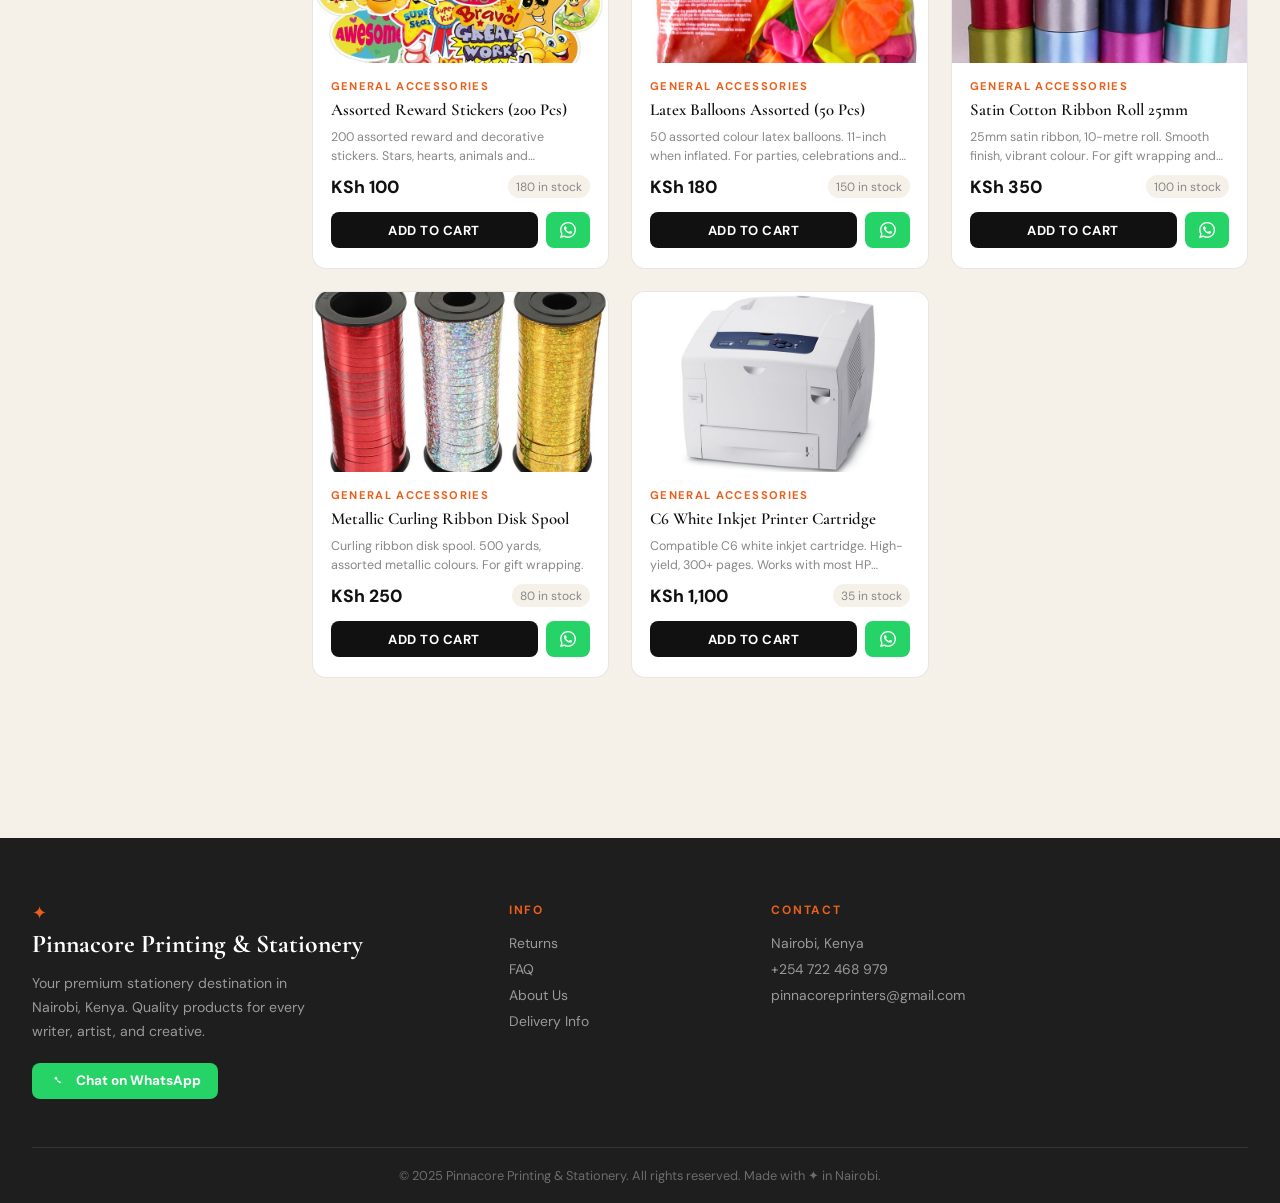
==== commit 612d419c: "change in html and css" ====
--- a/index.html
+++ b/index.html
@@ -3,7 +3,7 @@
 <head>
   <meta charset="UTF-8" />
   <meta name="viewport" content="width=device-width, initial-scale=1.0" />
-  <title>Pinnacore Enterprise — Premium Stationery Kenya</title>
+  <title>Pinnacore printing & stationery — Premium Stationery Kenya</title>
   <link rel="stylesheet" href="style.css" />
   <link rel="preconnect" href="https://fonts.googleapis.com" />
   <link rel="preconnect" href="https://fonts.gstatic.com" crossorigin />
@@ -42,7 +42,7 @@
       </button>
       <a href="#" class="logo">
         <span class="logo-icon">✦</span>
-        <span>Pinnacore <em>Enterprise</em></span>
+        <span>Pinnacore <em>Printing & Stationery</em></span>
       </a>
       <nav class="main-nav" id="mainNav">
         <a href="#home">Home</a>
@@ -183,7 +183,7 @@
     <div class="footer-inner">
       <div class="footer-brand">
         <span class="logo-icon">✦</span>
-        <h3>Pinnacore Enterprise</h3>
+        <h3>Pinnacore Printing & Stationery</h3>
         <p>Your premium stationery destination in Nairobi, Kenya. Quality products for every writer, artist, and creative.</p>
         <a class="footer-wa" href="https://wa.me/254722468979" target="_blank">
           <svg width="18" height="18" viewBox="0 0 24 24" fill="currentColor"><path d="M17.472 14.382c-.297-.149-1.758-.867-2.03-.967-.273-.099-.471-.148-.67.15-.197.297-.767.966-.94 1.164-.173.199-.347.223-.644.075-.297-.15-1.255-.463-2.39-1.475-.883-.788-1.48-1.761-1.653-2.059-.173-.297-.018-.458.13-.606.134-.133.298-.347.446-.52.149-.174.198-.298.298-.497.099-.198.05-.371-.025-.52 -.075 -.149 -.669 -1.612 -.916 -2.207 -.242 -.579 -.487 -.5 -.669 -.51 -.173 -.008 -.371 -.01 -.57 -.01 -.198 0 -.52 .074 -.792 .372 -.272 .297 -1.04 1.016 -1.04 2.479 0 1.462 ">
@@ -206,7 +206,7 @@
       </div>
     </div>
     <div class="footer-bottom">
-      <p>© 2025 Pinnacore Enterprise. All rights reserved. Made with ✦ in Nairobi.</p>
+      <p>© 2025 Pinnacore Printing & Stationery. All rights reserved. Made with ✦ in Nairobi.</p>
     </div>
   </footer>
 
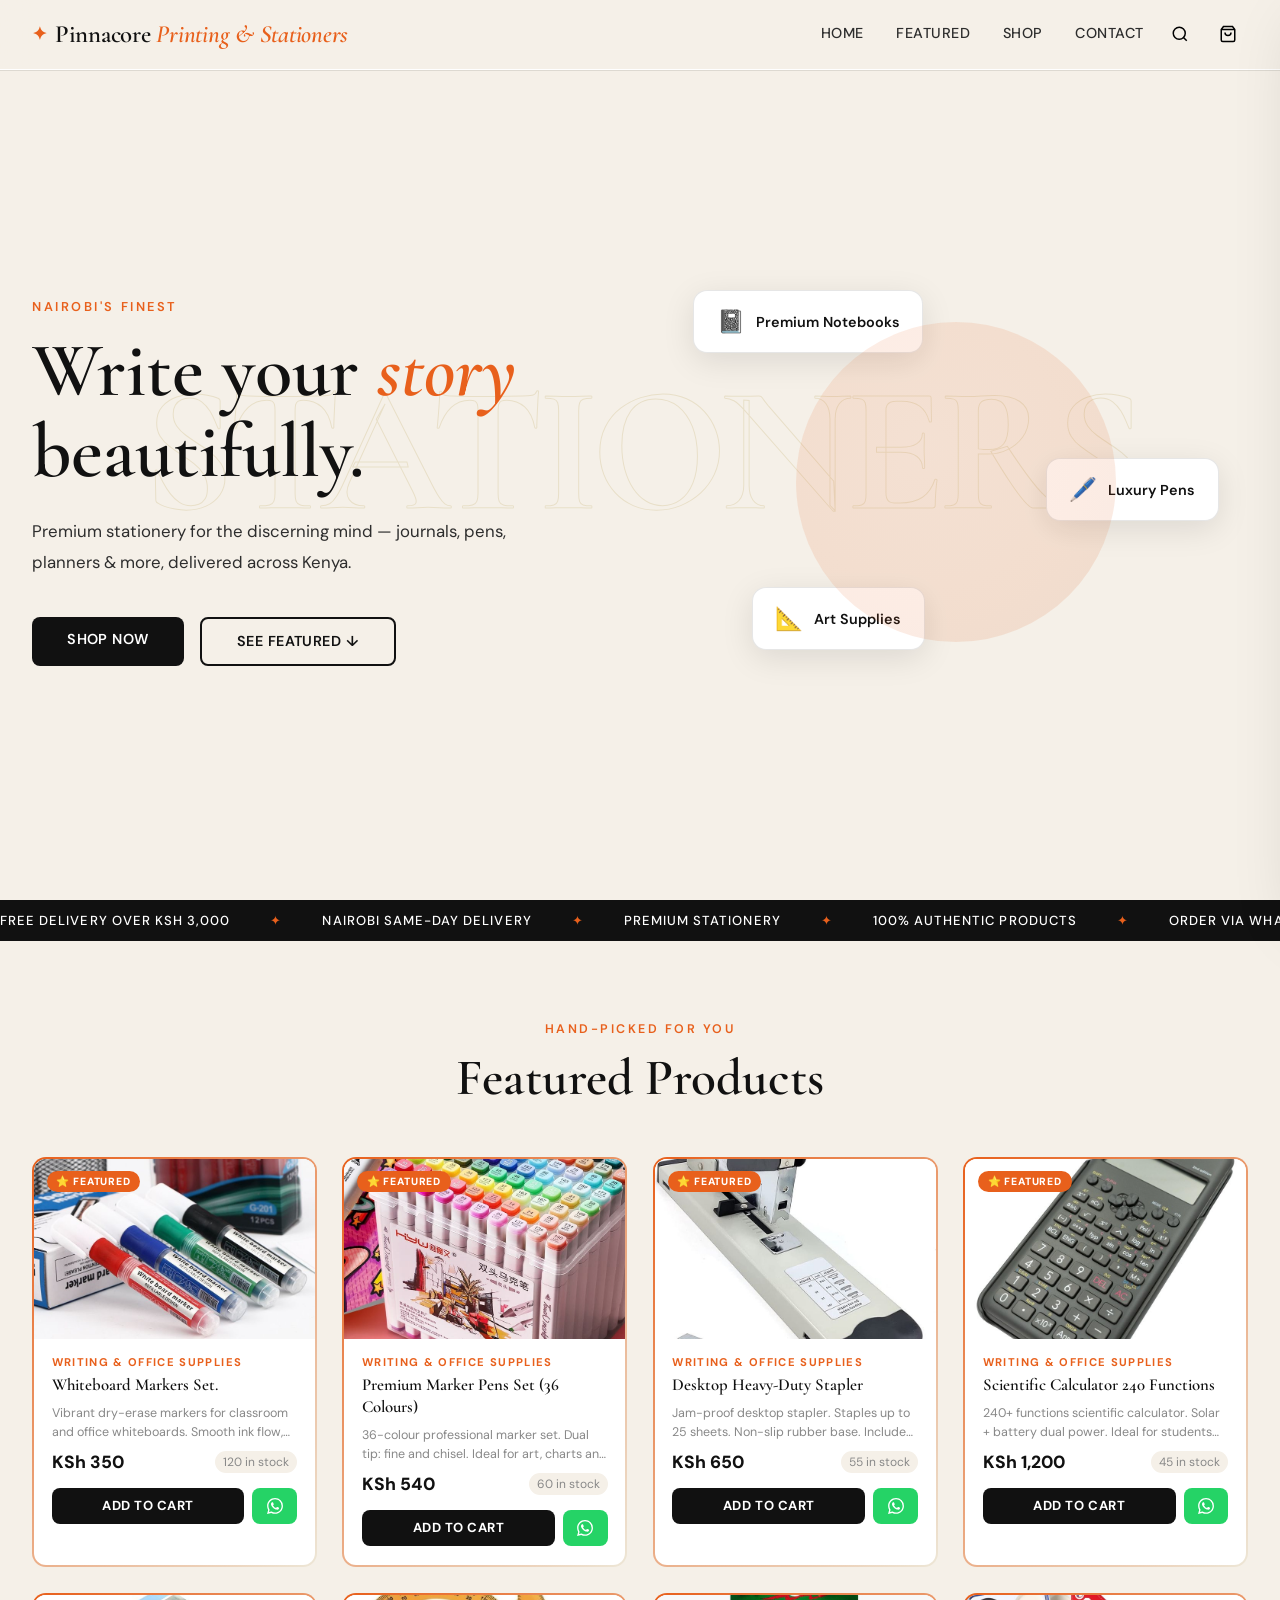
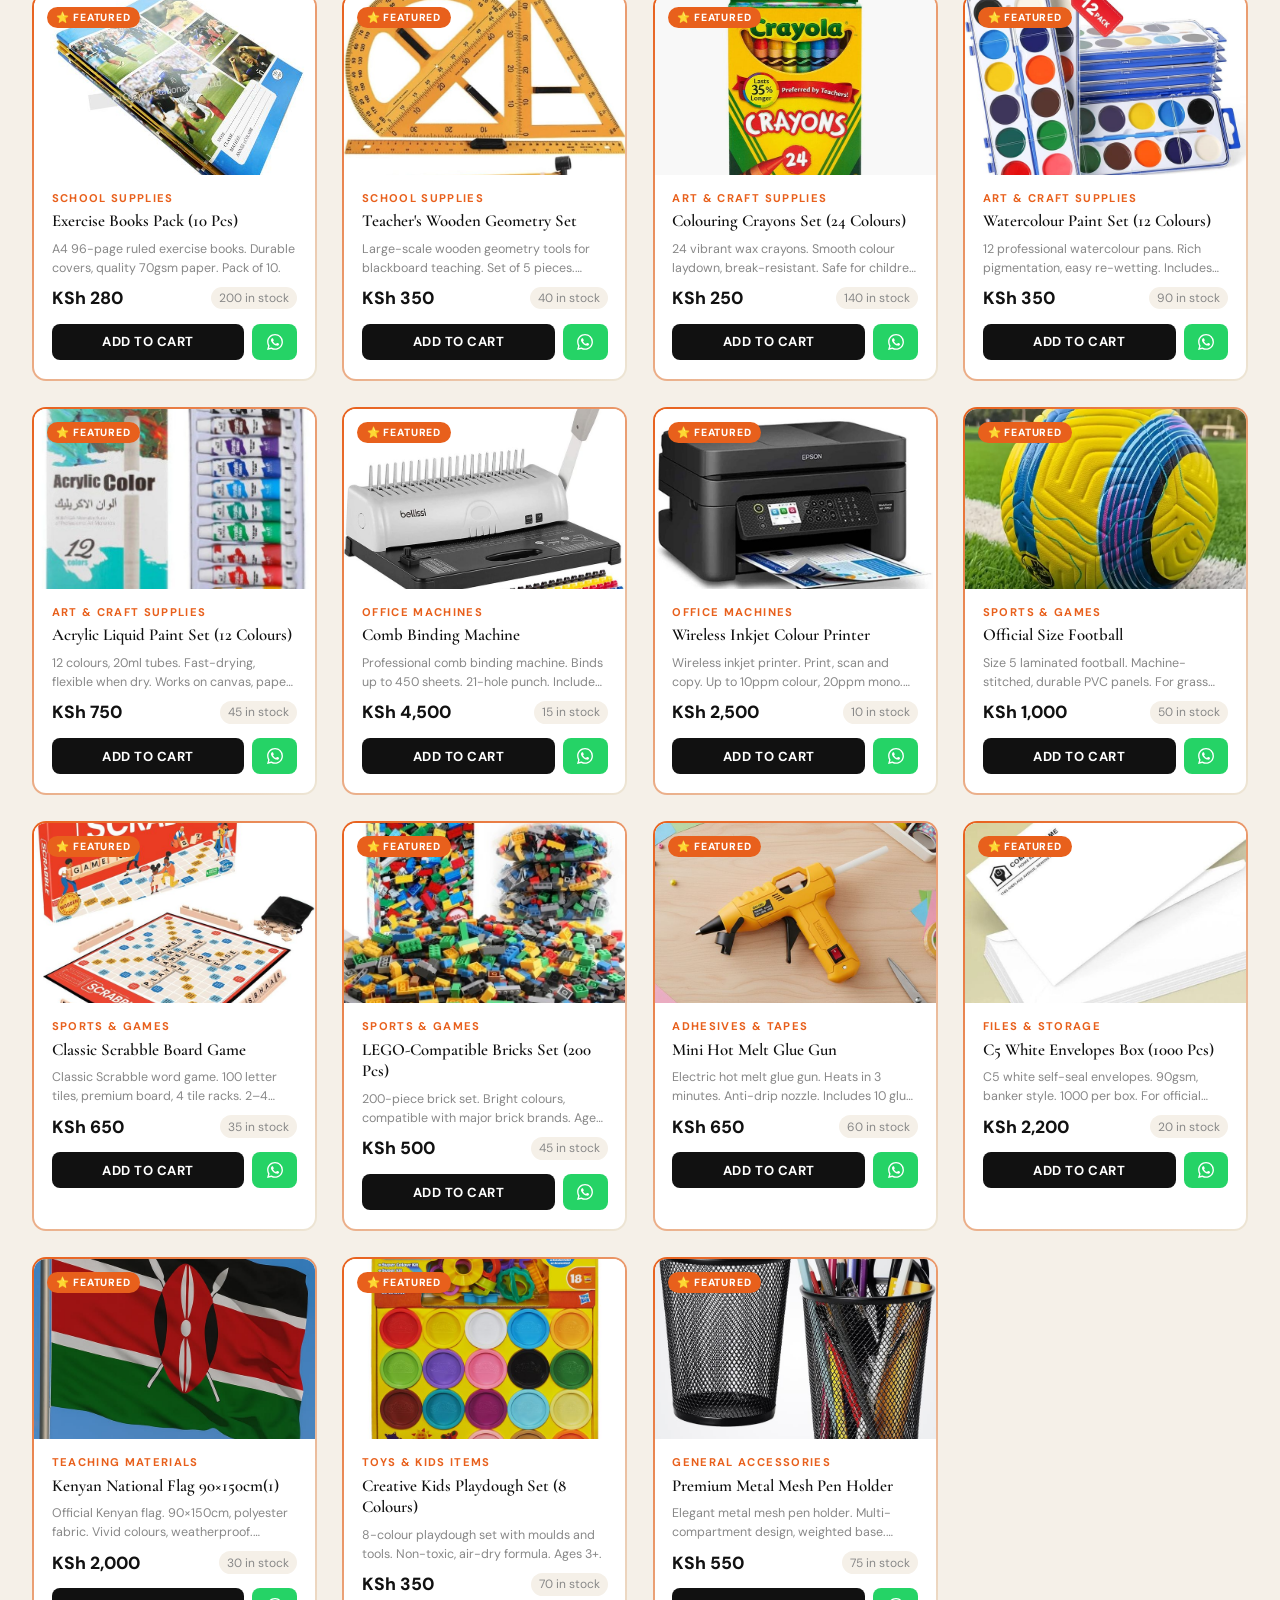
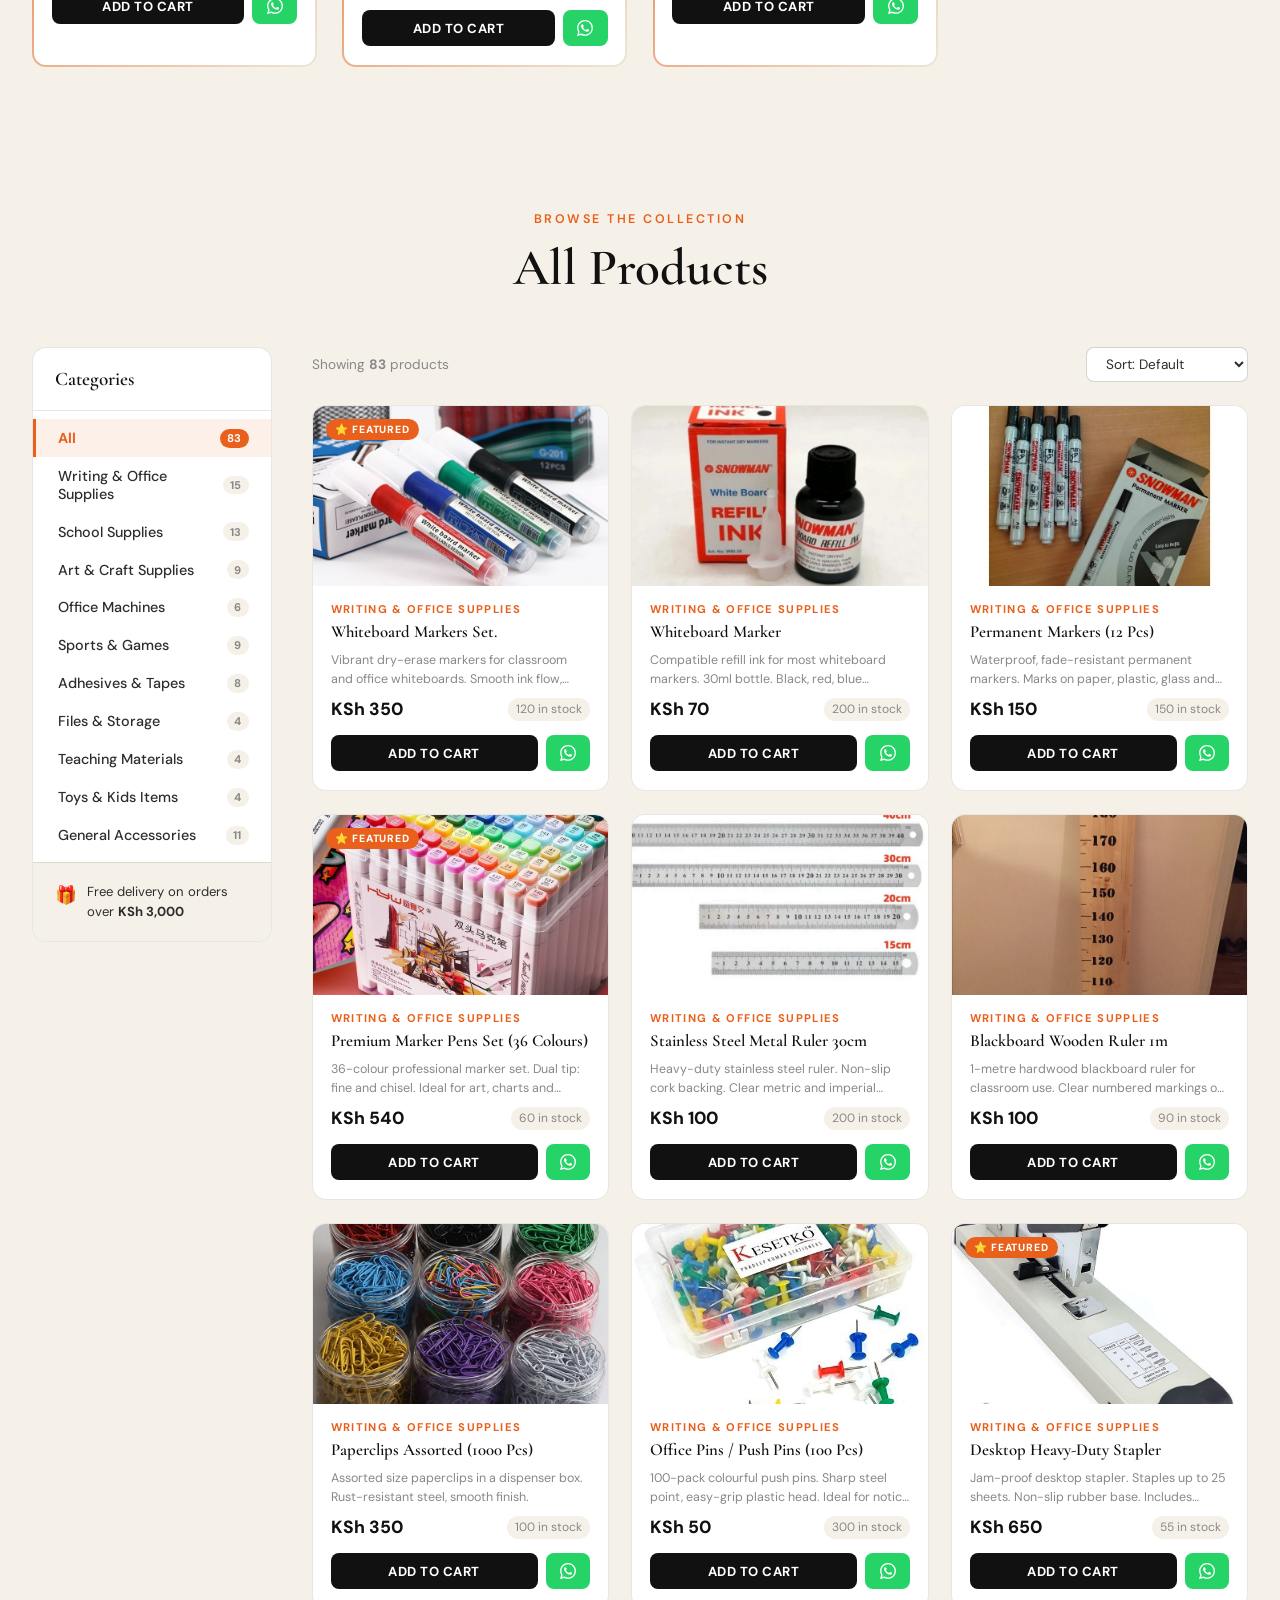
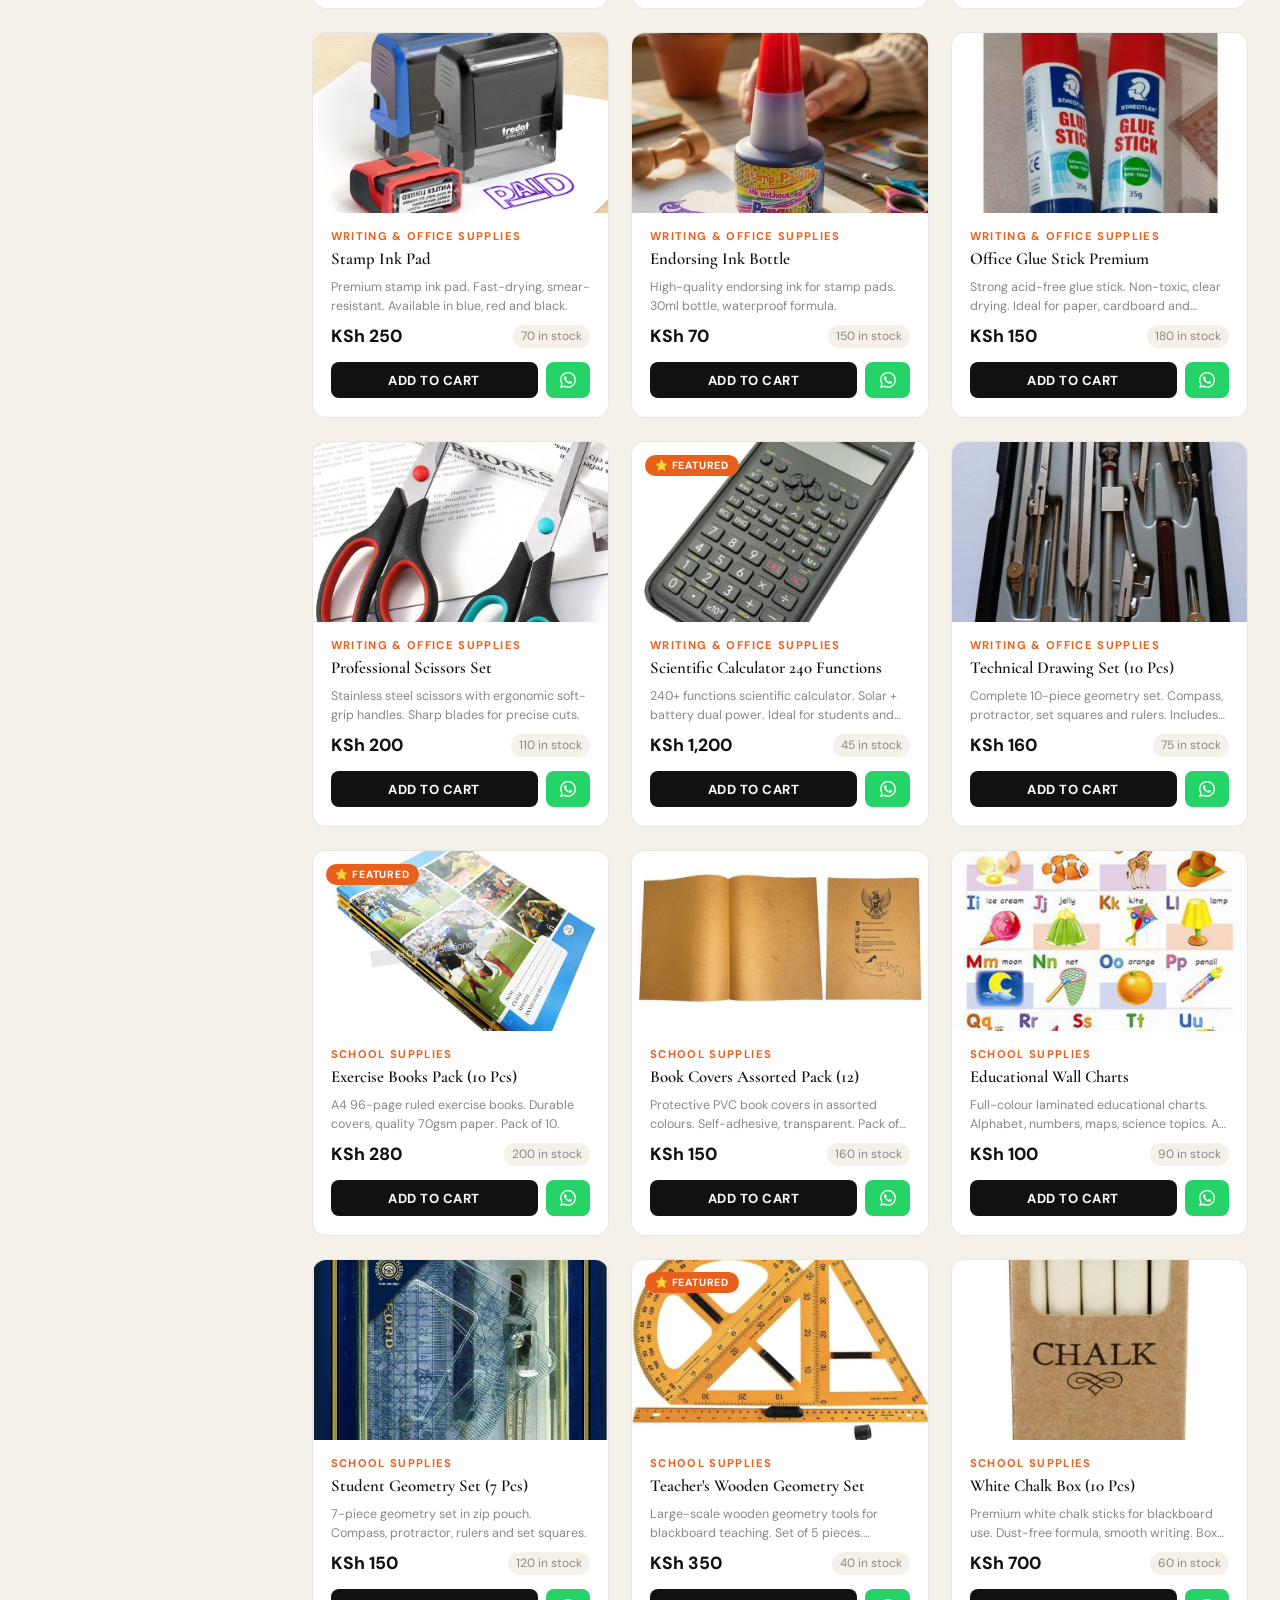
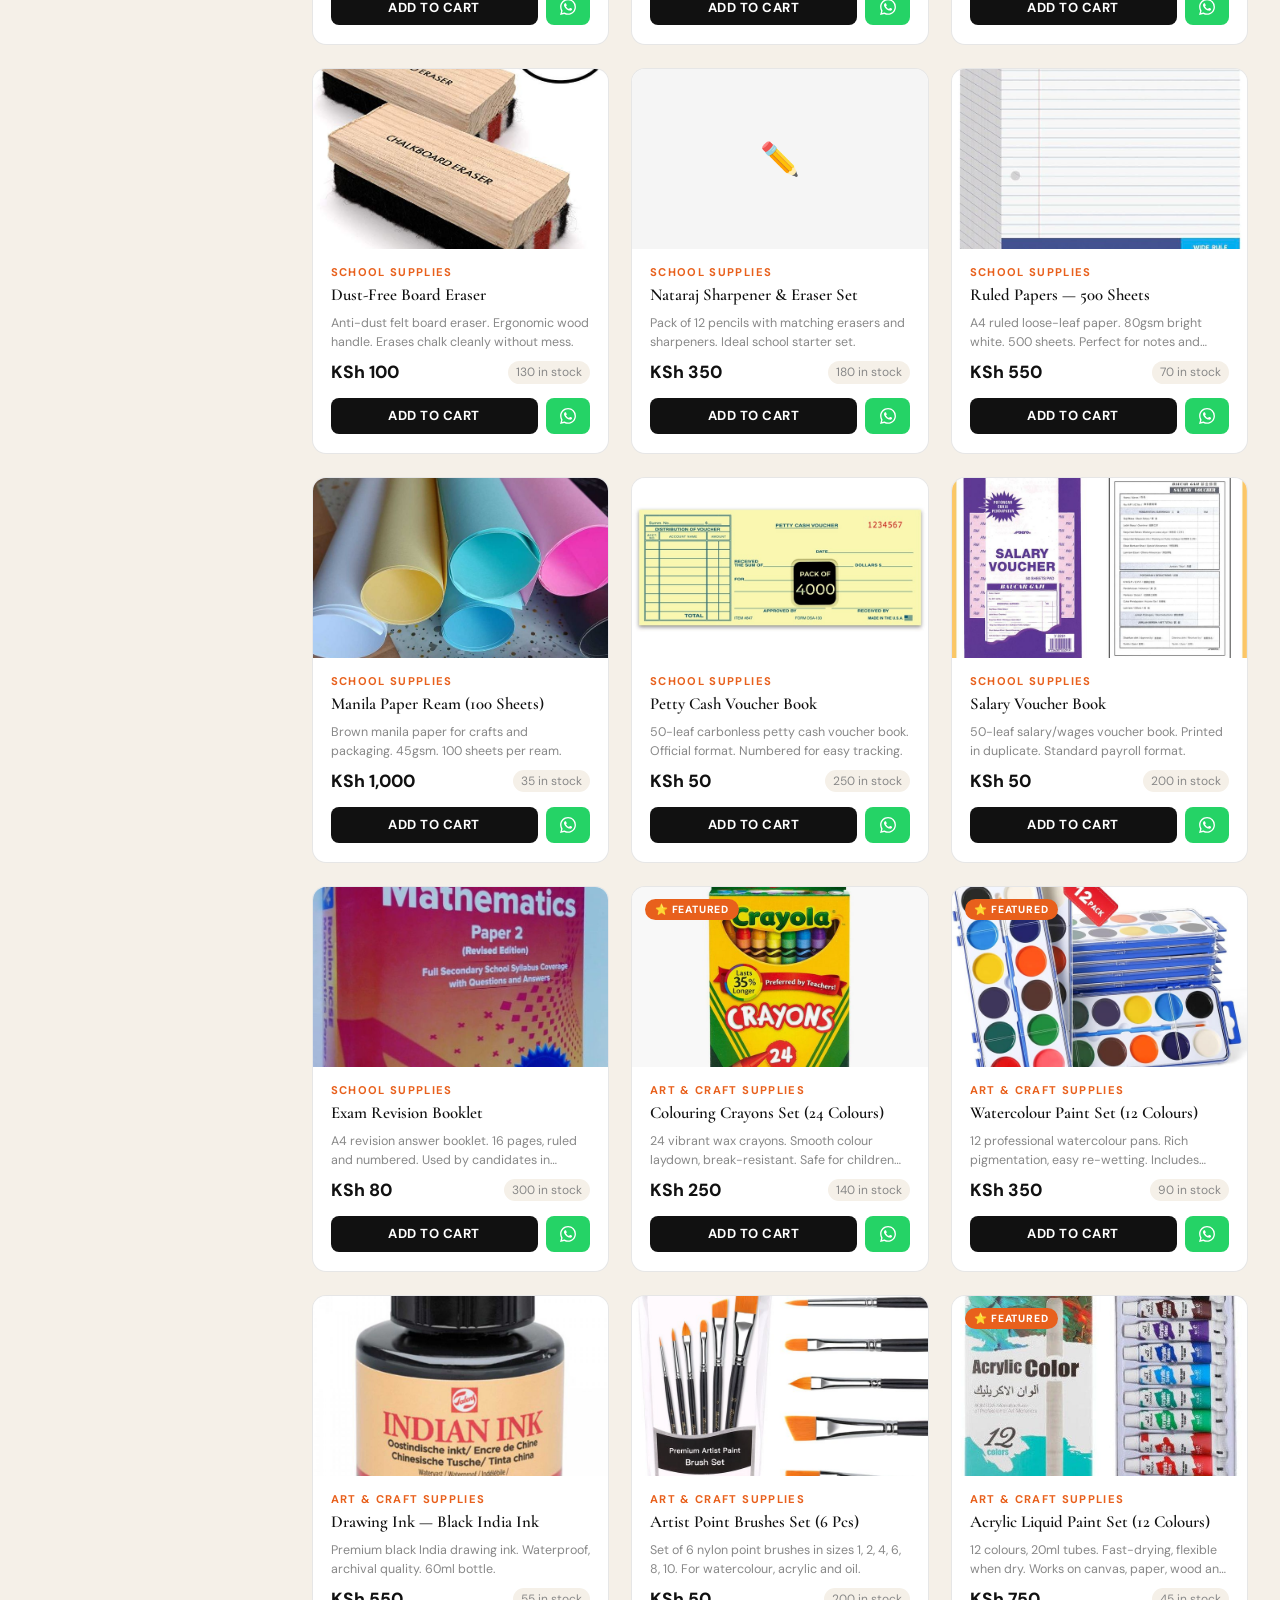
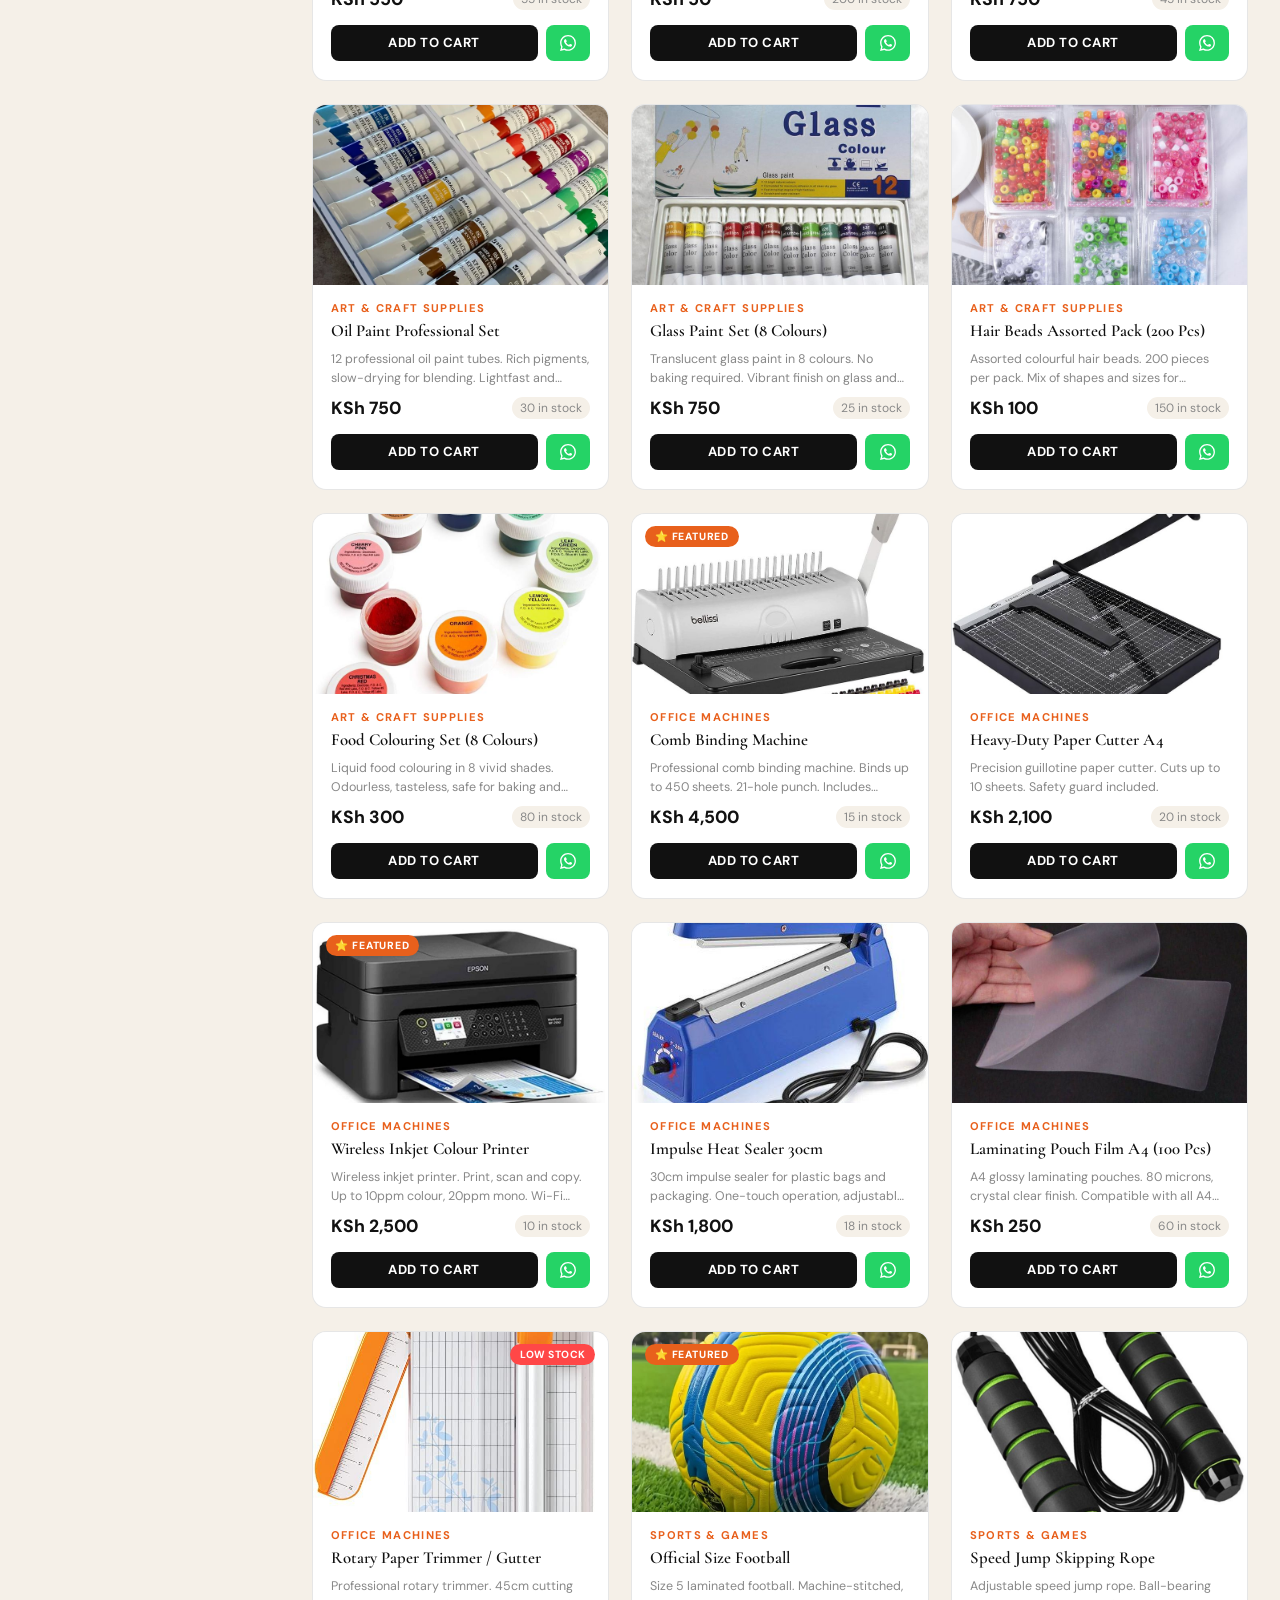
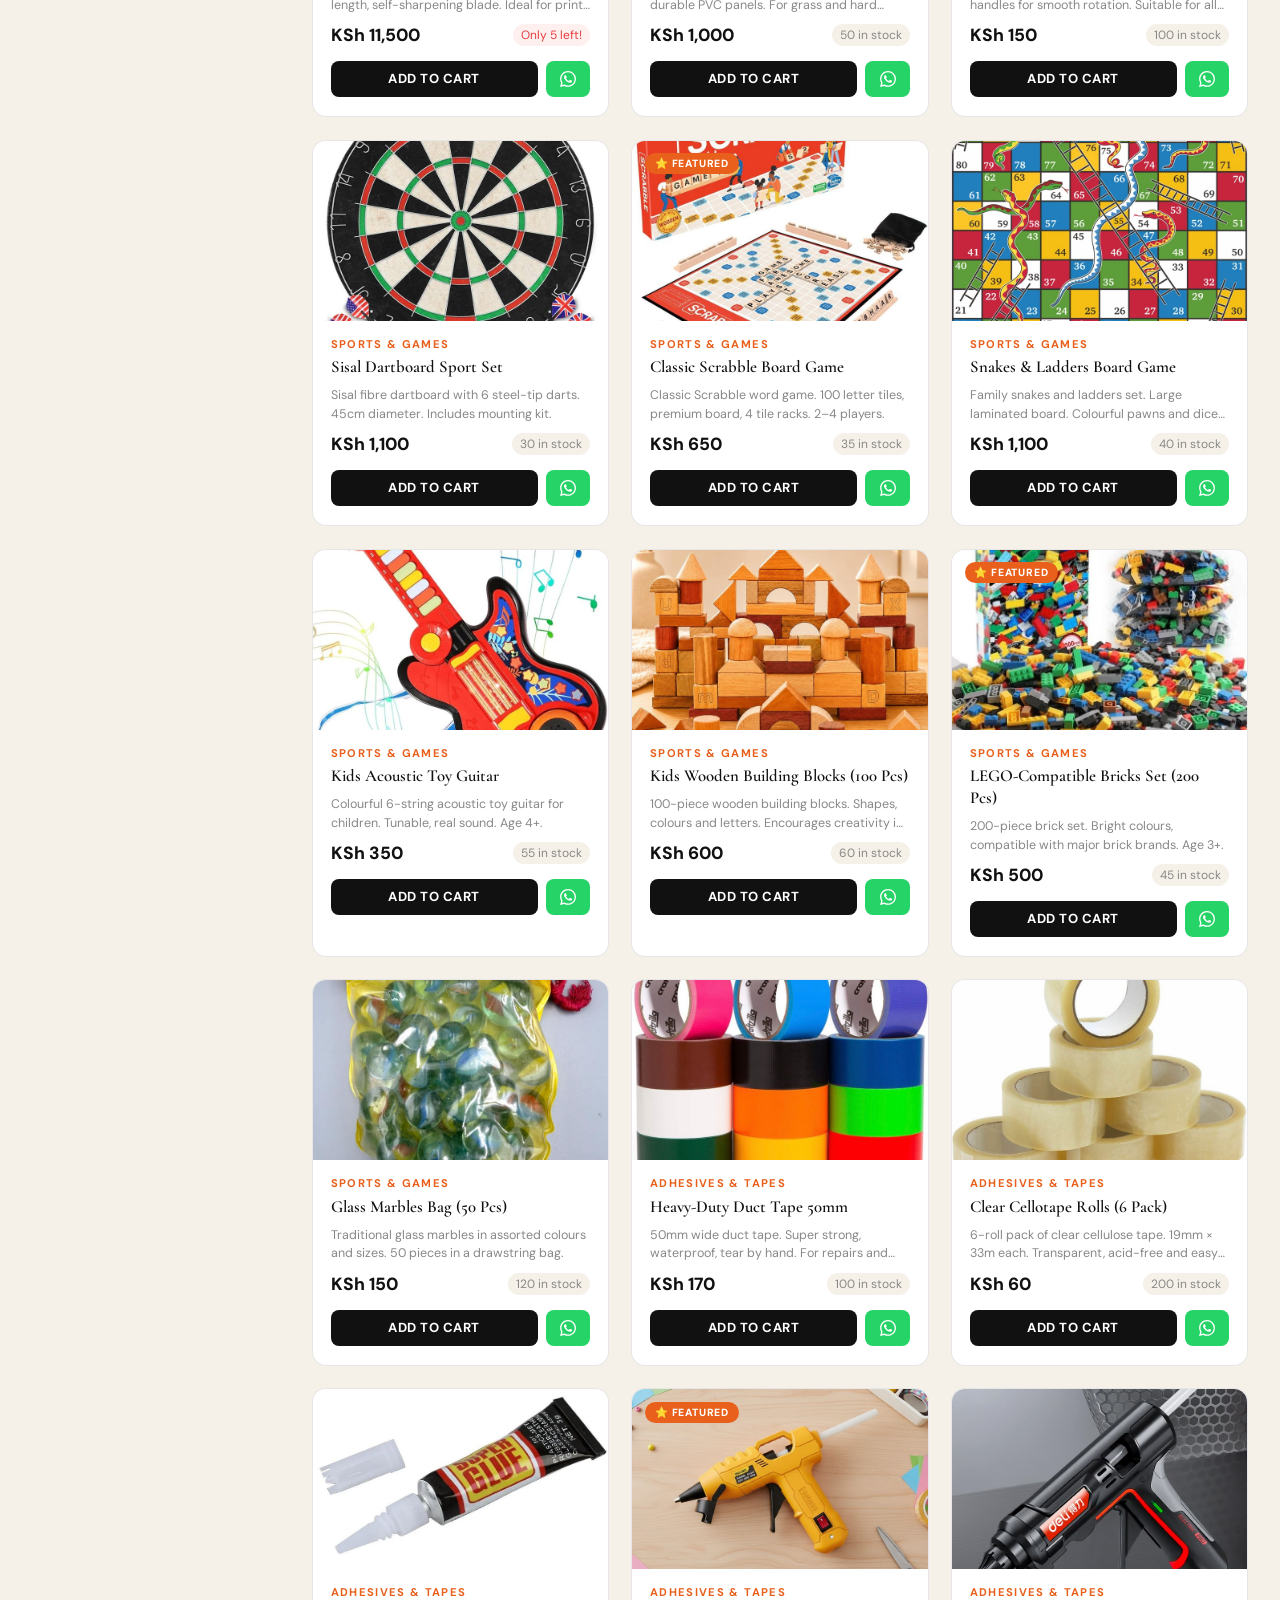
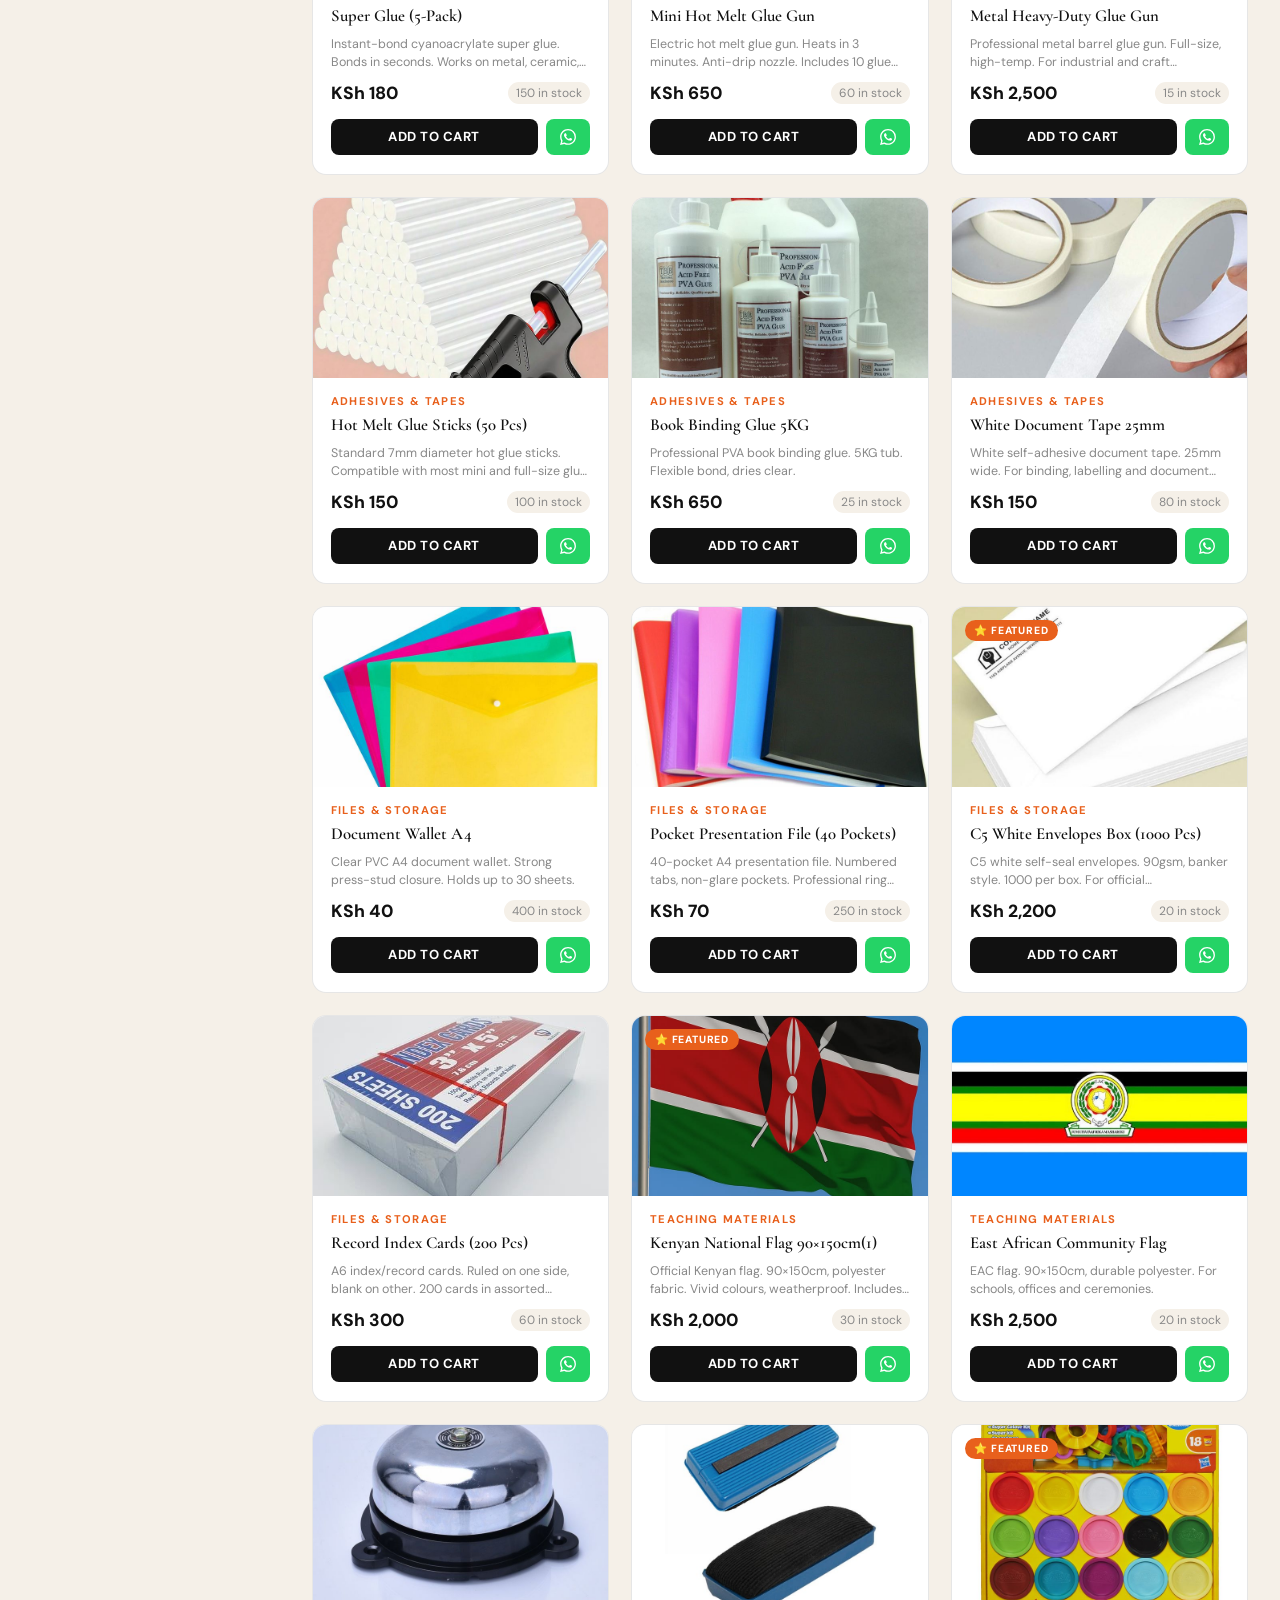
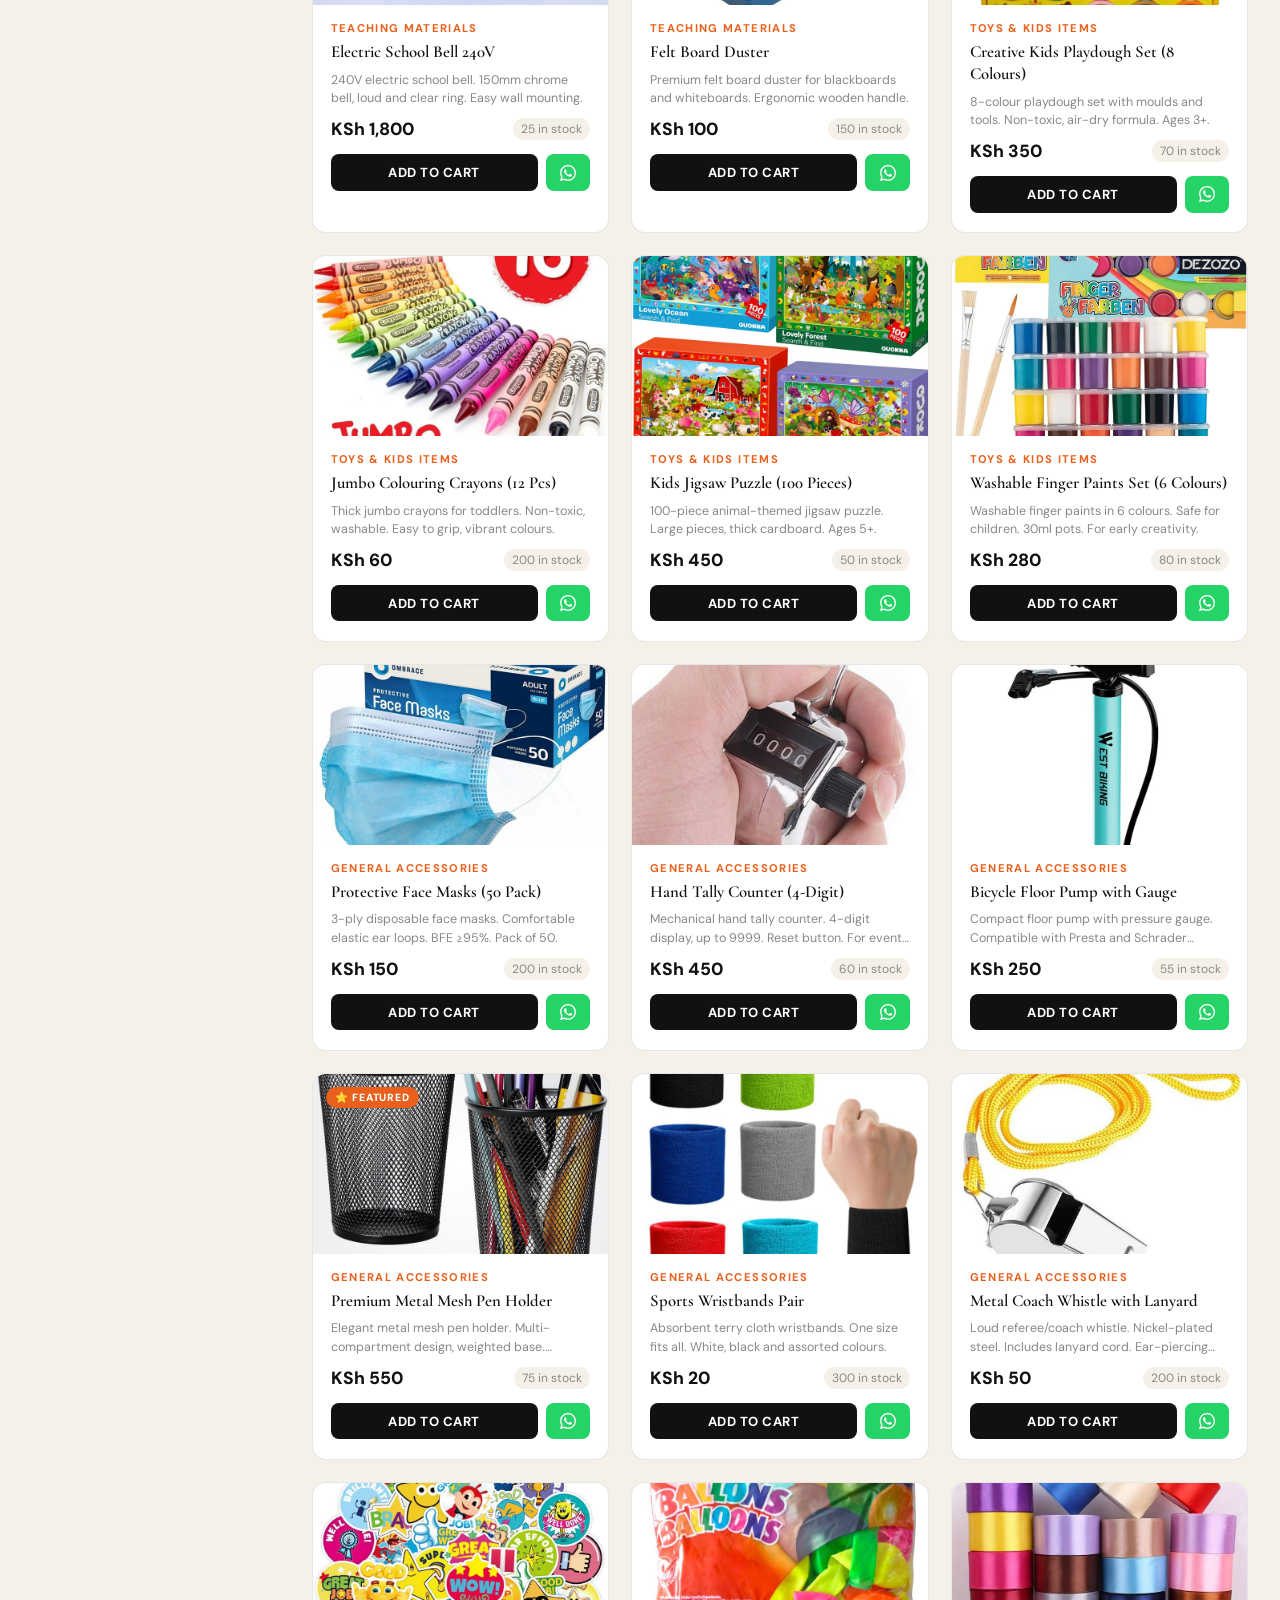
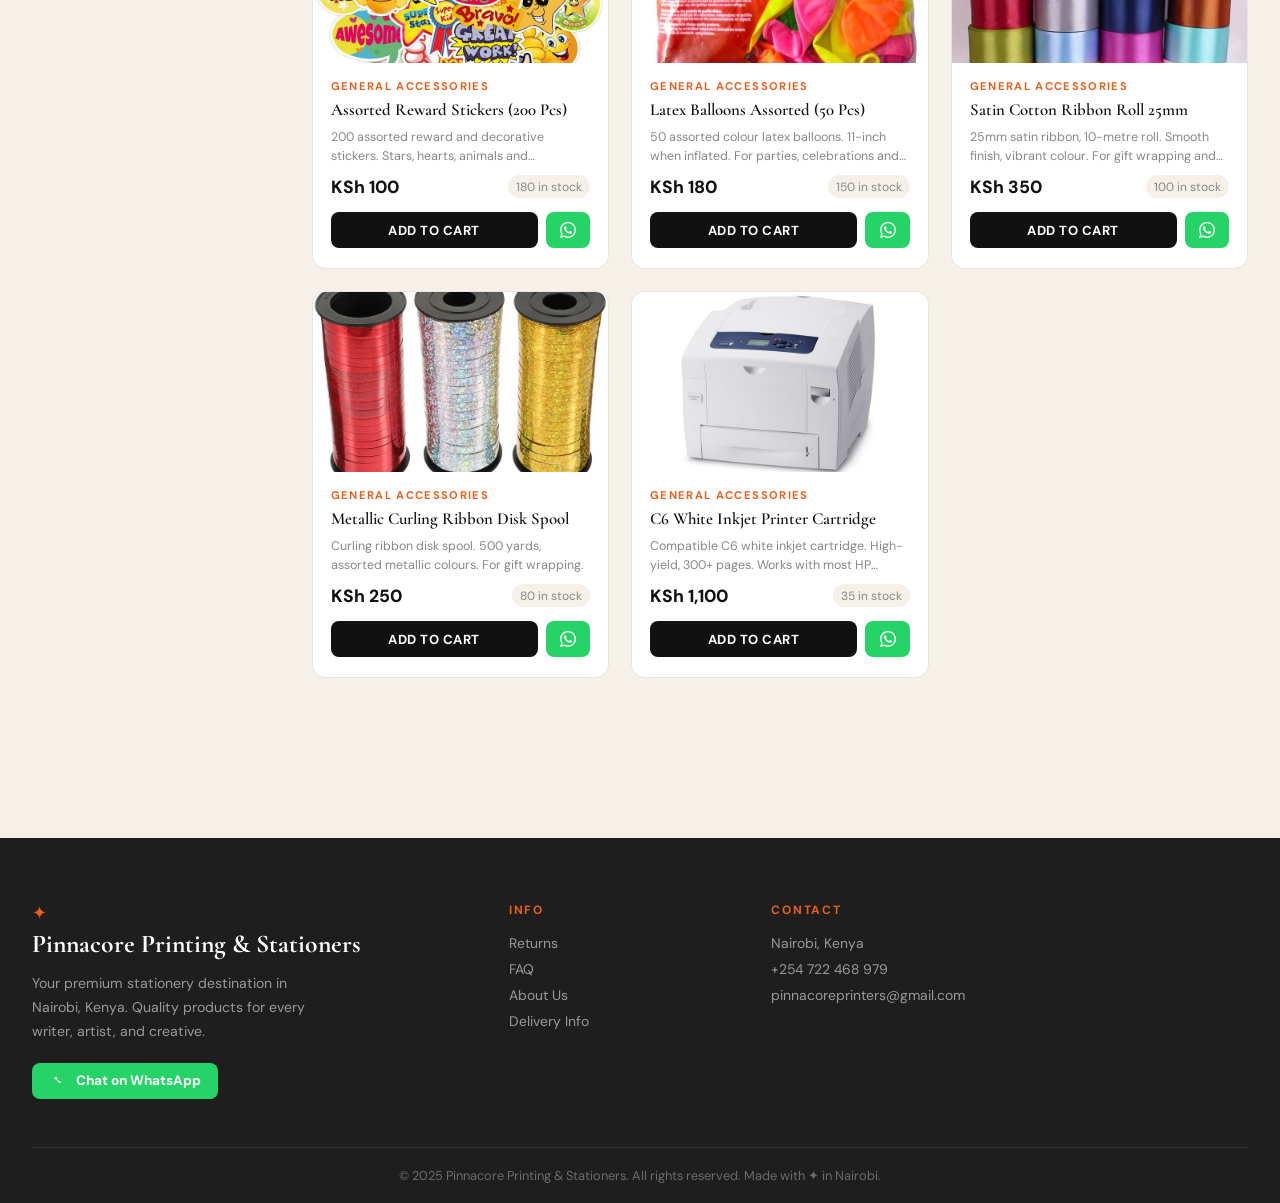
==== commit 4a88004e: "update in the website" ====
--- a/index.html
+++ b/index.html
@@ -3,7 +3,7 @@
 <head>
   <meta charset="UTF-8" />
   <meta name="viewport" content="width=device-width, initial-scale=1.0" />
-  <title>Pinnacore printing & stationery — Premium Stationery Kenya</title>
+  <title>Pinnacore printing & stationers— Premium Stationery Kenya</title>
   <link rel="stylesheet" href="style.css" />
   <link rel="preconnect" href="https://fonts.googleapis.com" />
   <link rel="preconnect" href="https://fonts.gstatic.com" crossorigin />
@@ -42,7 +42,7 @@
       </button>
       <a href="#" class="logo">
         <span class="logo-icon">✦</span>
-        <span>Pinnacore <em>Printing & Stationery</em></span>
+        <span>Pinnacore <em>Printing & Stationers</em></span>
       </a>
       <nav class="main-nav" id="mainNav">
         <a href="#home">Home</a>
@@ -79,7 +79,7 @@
 
   <!-- ───────────── HERO ───────────── -->
   <section class="hero" id="home">
-    <div class="hero-bg-text">STATIONERY</div>
+    <div class="hero-bg-text">STATIONERS</div>
     <div class="hero-content">
       <p class="hero-eyebrow">Nairobi's Finest</p>
       <h1 class="hero-title">Write your <em>story</em><br>beautifully.</h1>
@@ -183,7 +183,7 @@
     <div class="footer-inner">
       <div class="footer-brand">
         <span class="logo-icon">✦</span>
-        <h3>Pinnacore Printing & Stationery</h3>
+        <h3>Pinnacore Printing & Stationers</h3>
         <p>Your premium stationery destination in Nairobi, Kenya. Quality products for every writer, artist, and creative.</p>
         <a class="footer-wa" href="https://wa.me/254722468979" target="_blank">
           <svg width="18" height="18" viewBox="0 0 24 24" fill="currentColor"><path d="M17.472 14.382c-.297-.149-1.758-.867-2.03-.967-.273-.099-.471-.148-.67.15-.197.297-.767.966-.94 1.164-.173.199-.347.223-.644.075-.297-.15-1.255-.463-2.39-1.475-.883-.788-1.48-1.761-1.653-2.059-.173-.297-.018-.458.13-.606.134-.133.298-.347.446-.52.149-.174.198-.298.298-.497.099-.198.05-.371-.025-.52 -.075 -.149 -.669 -1.612 -.916 -2.207 -.242 -.579 -.487 -.5 -.669 -.51 -.173 -.008 -.371 -.01 -.57 -.01 -.198 0 -.52 .074 -.792 .372 -.272 .297 -1.04 1.016 -1.04 2.479 0 1.462 ">
@@ -206,7 +206,7 @@
       </div>
     </div>
     <div class="footer-bottom">
-      <p>© 2025 Pinnacore Printing & Stationery. All rights reserved. Made with ✦ in Nairobi.</p>
+      <p>© 2025 Pinnacore Printing & Stationers. All rights reserved. Made with ✦ in Nairobi.</p>
     </div>
   </footer>
 
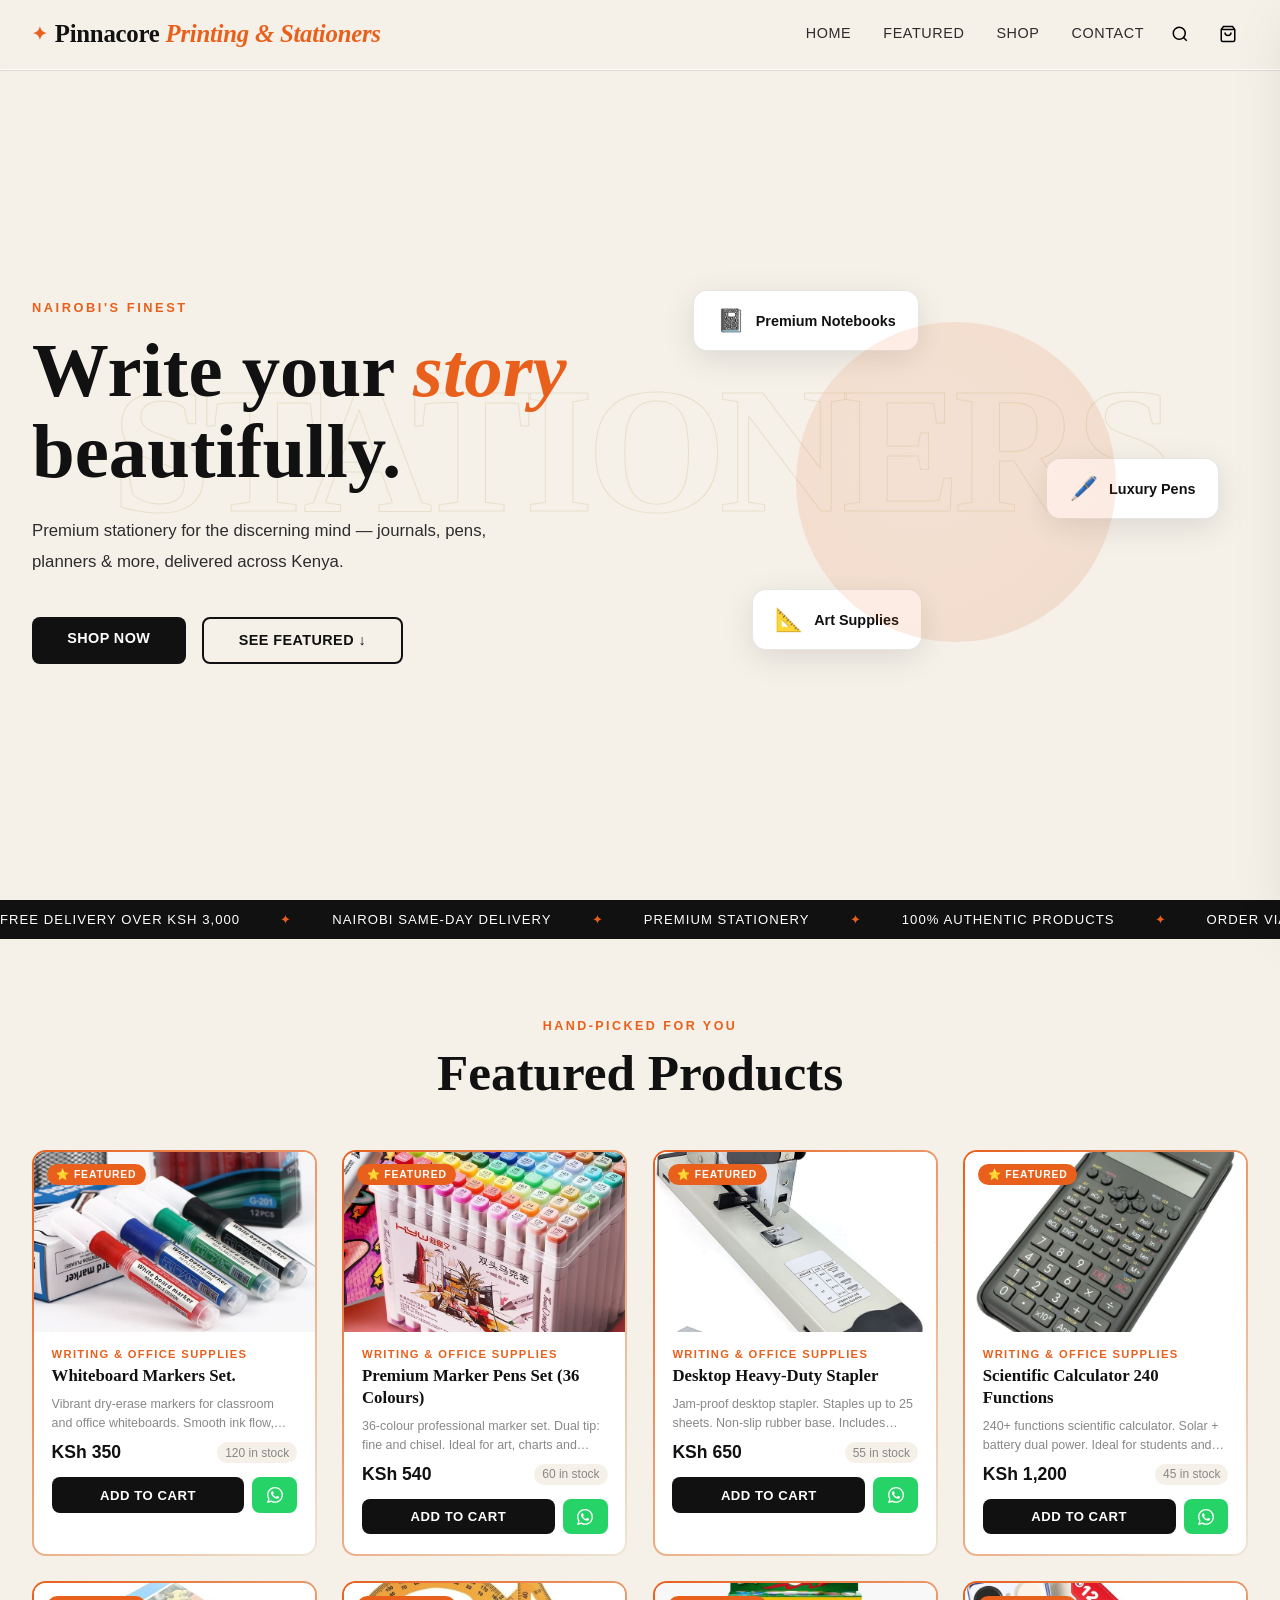
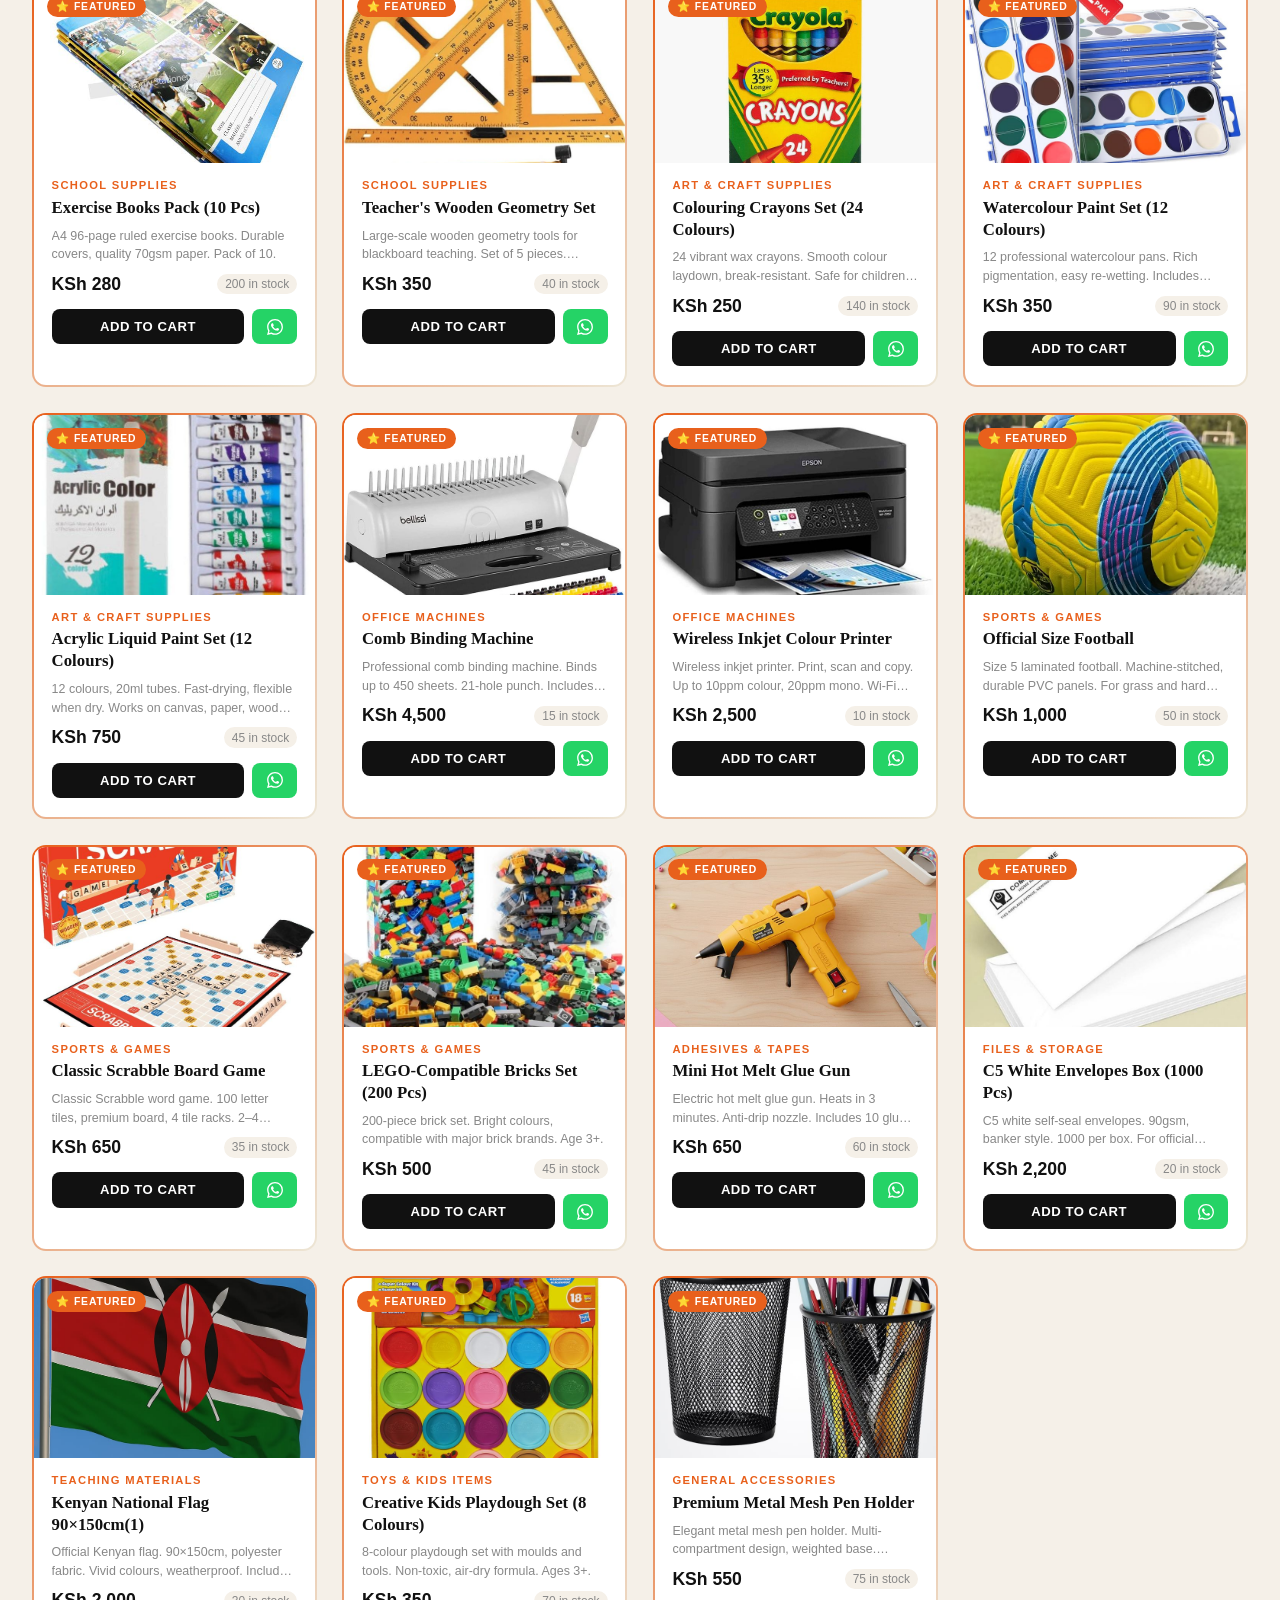
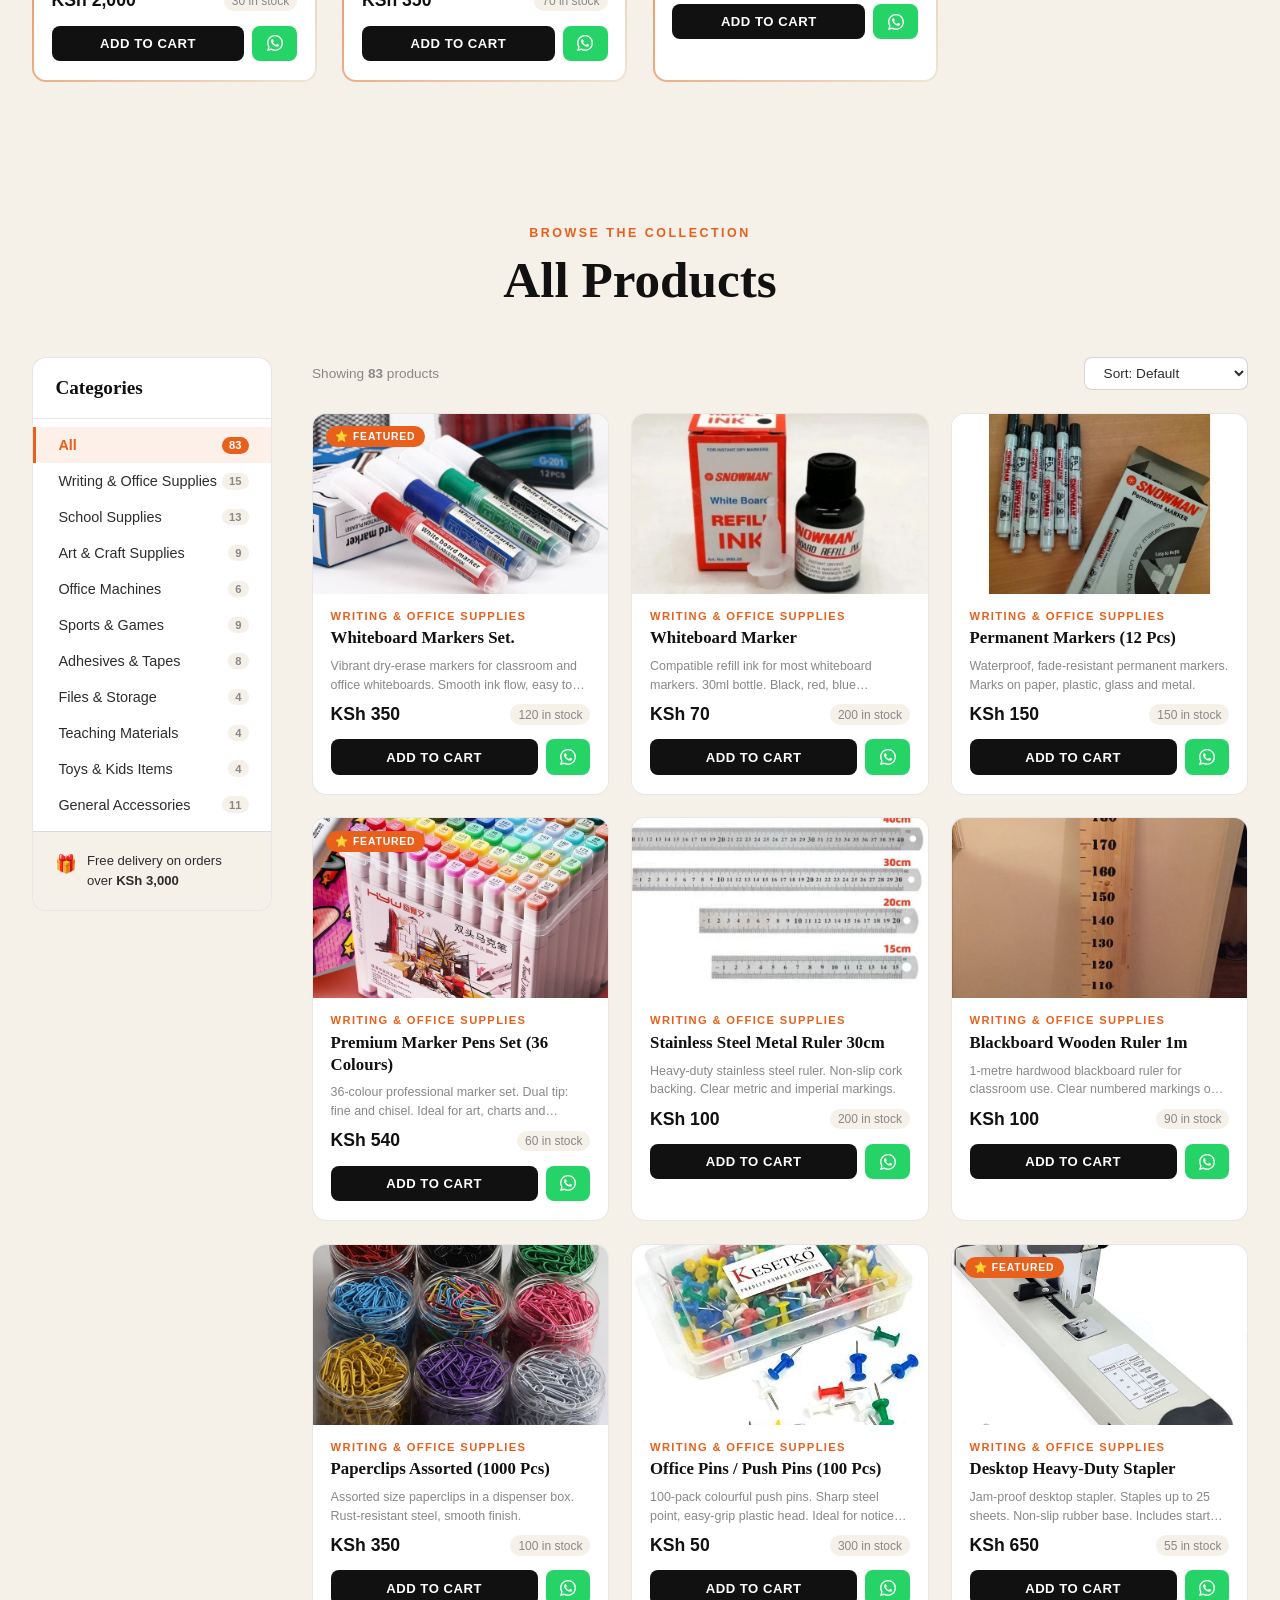
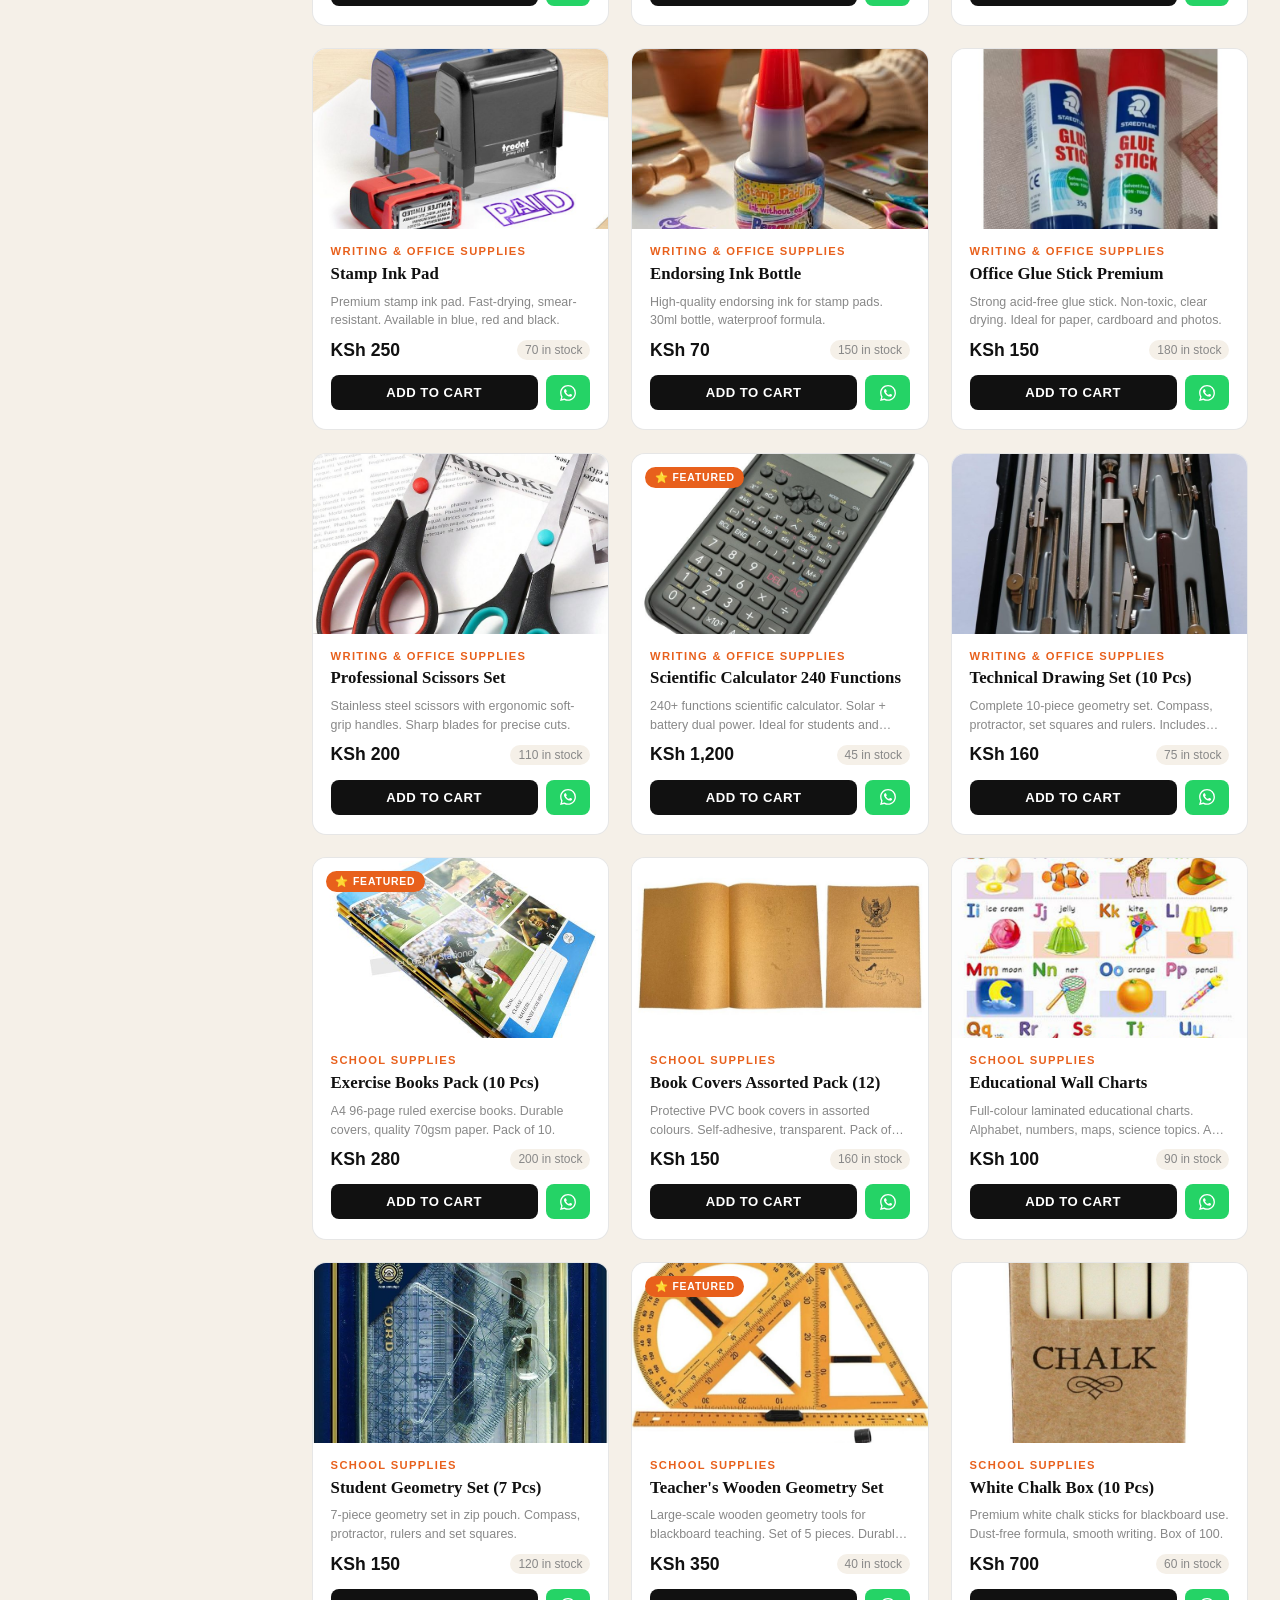
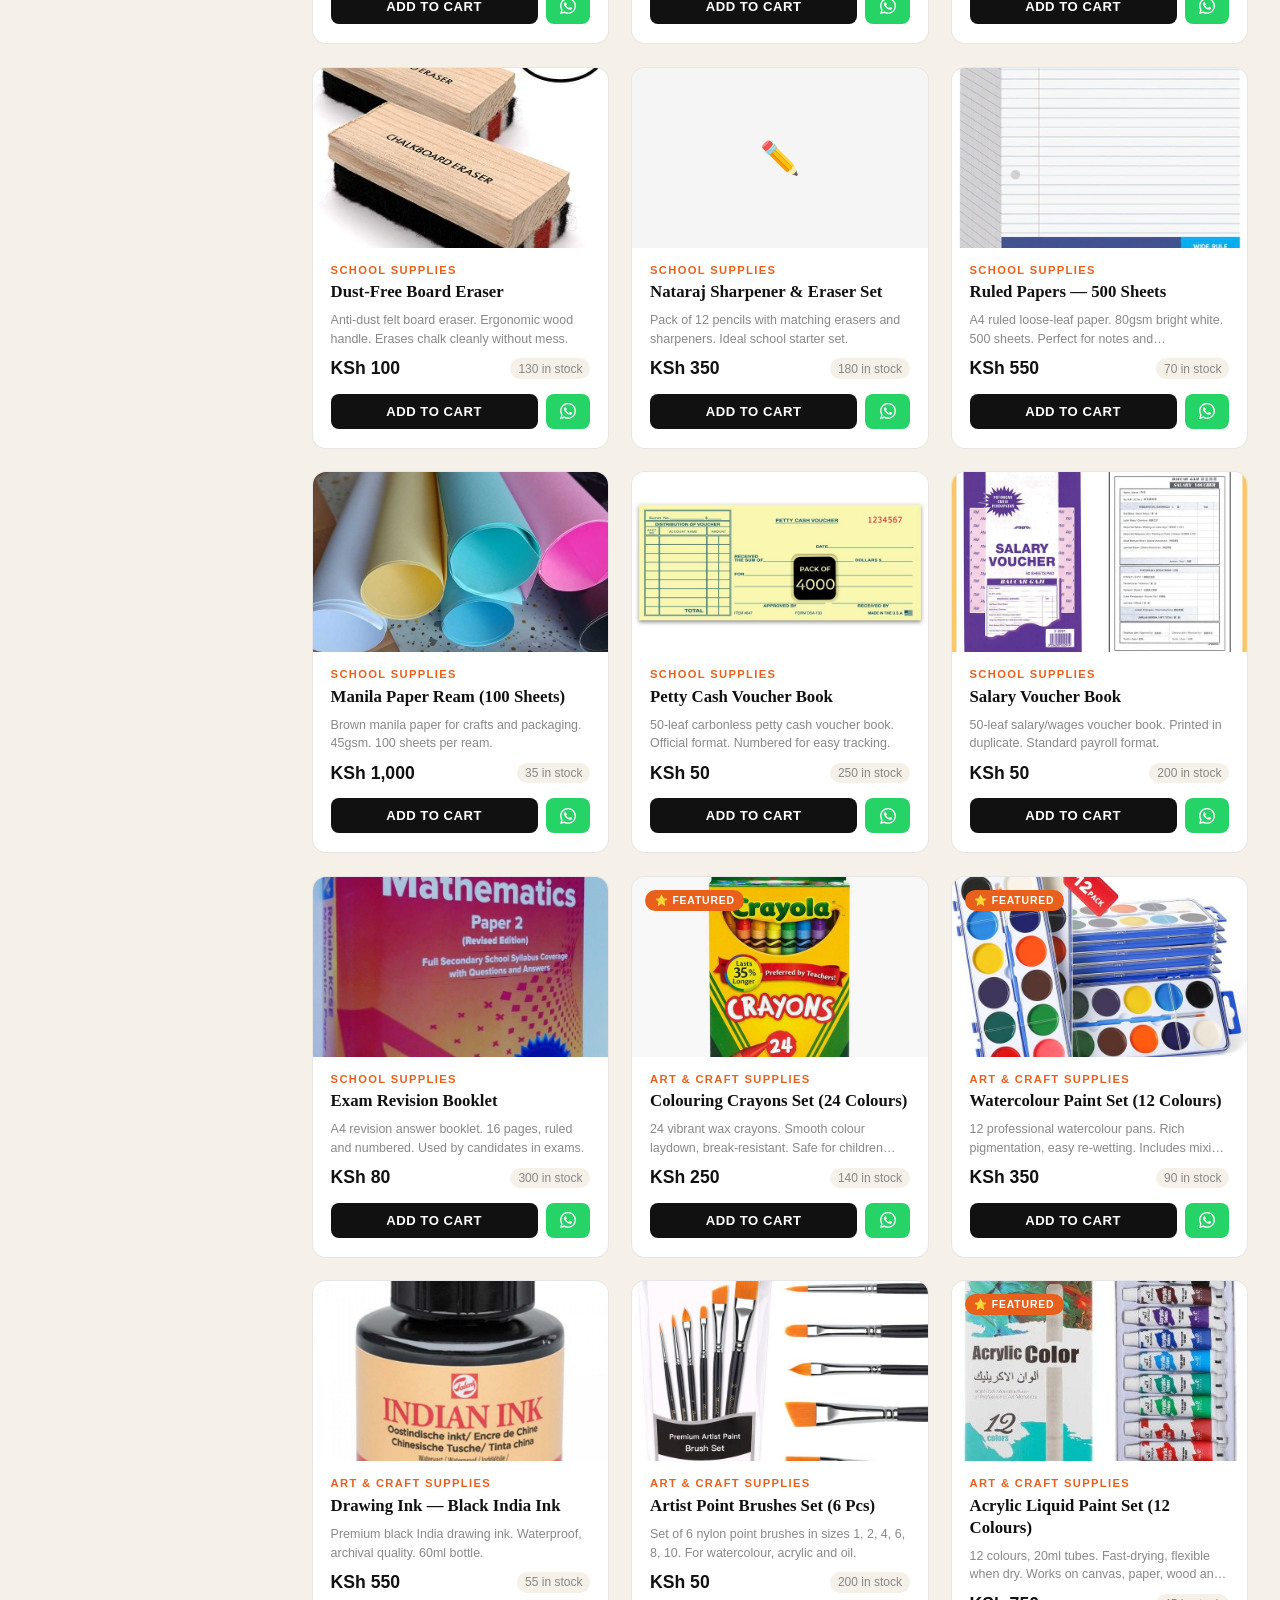
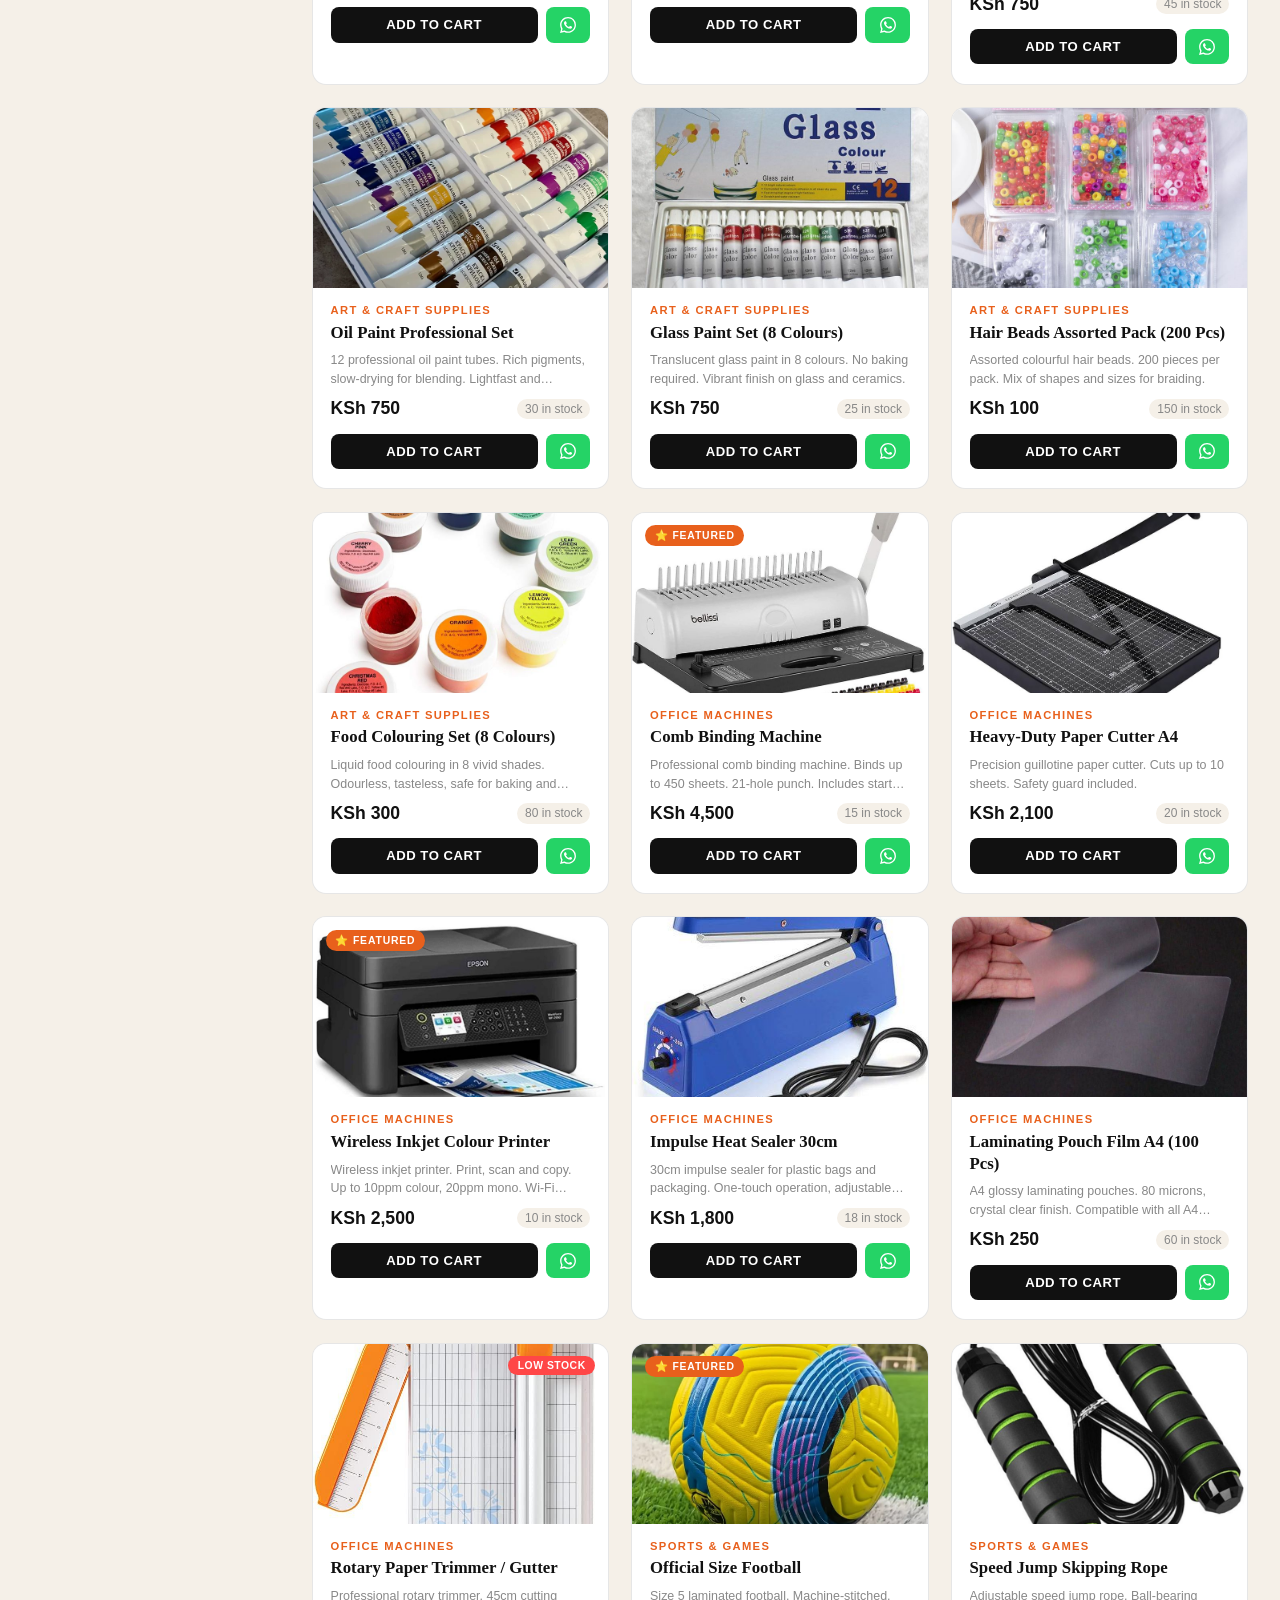
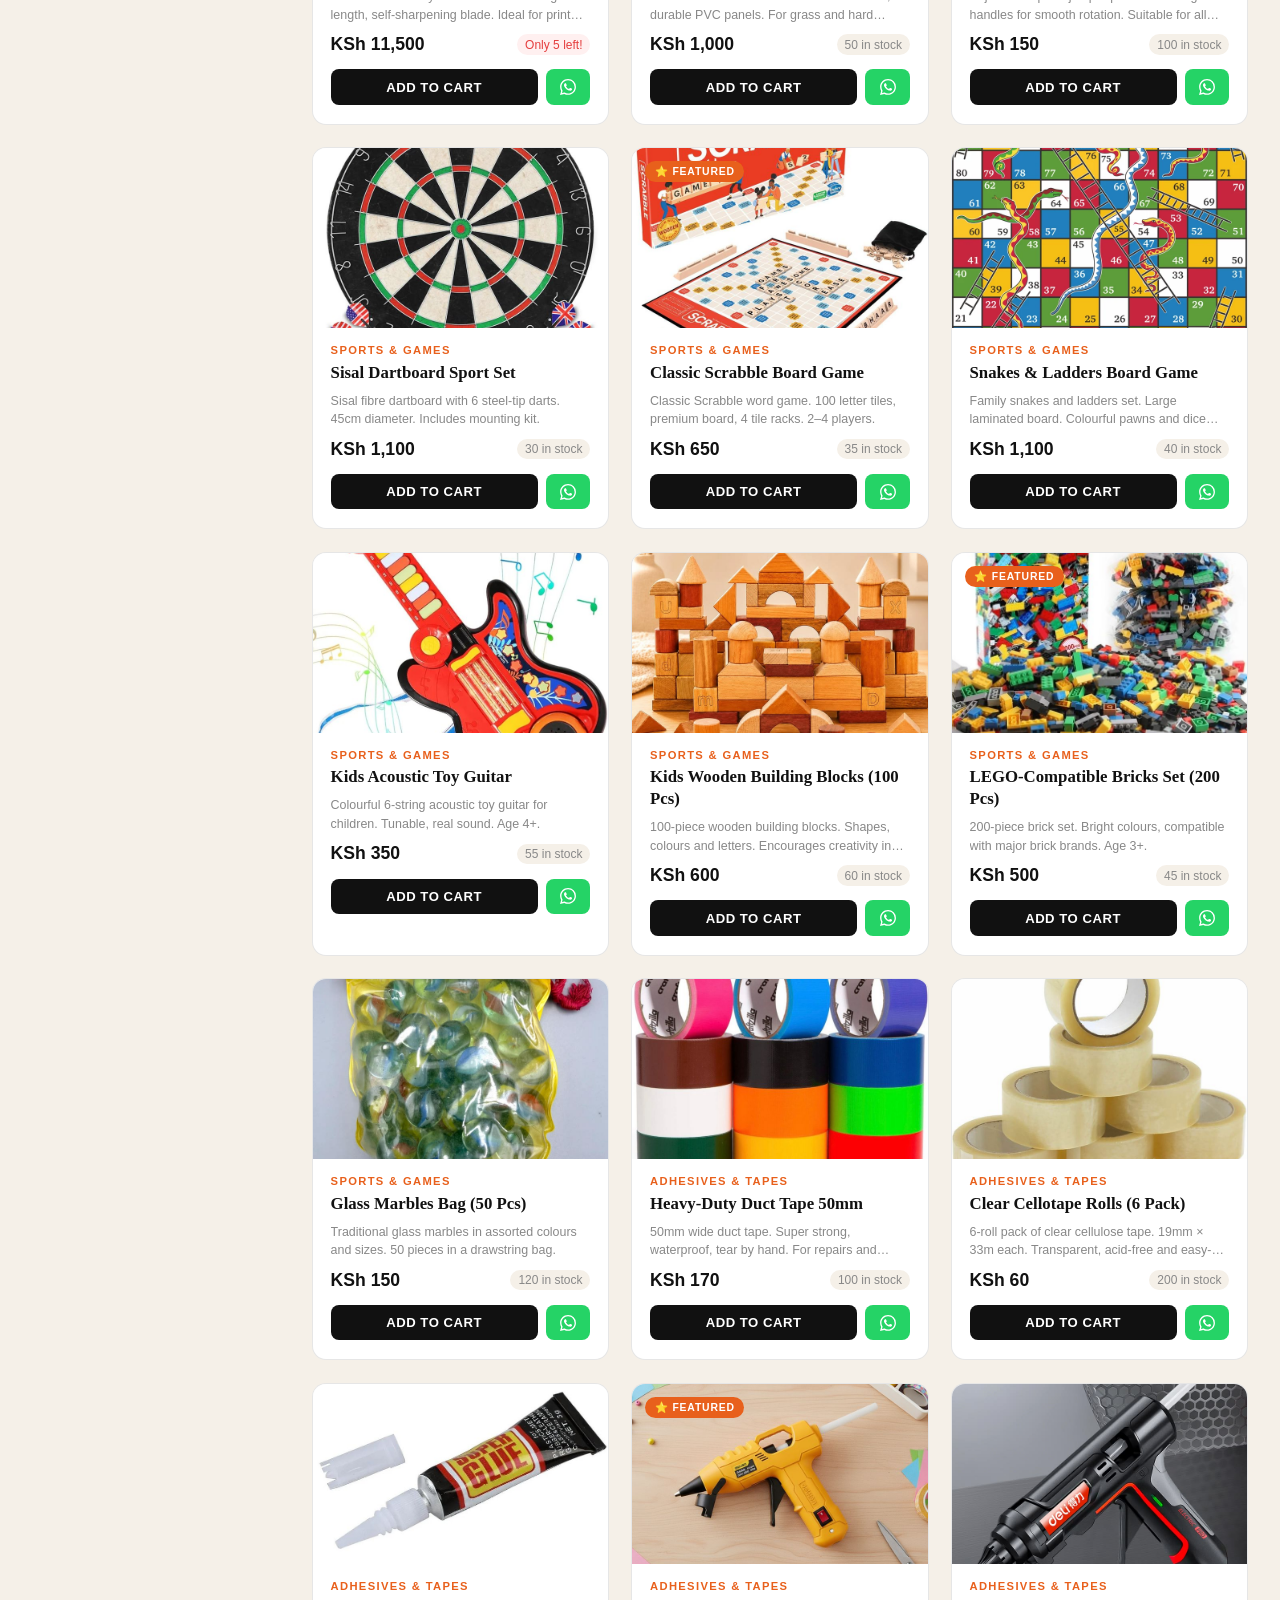
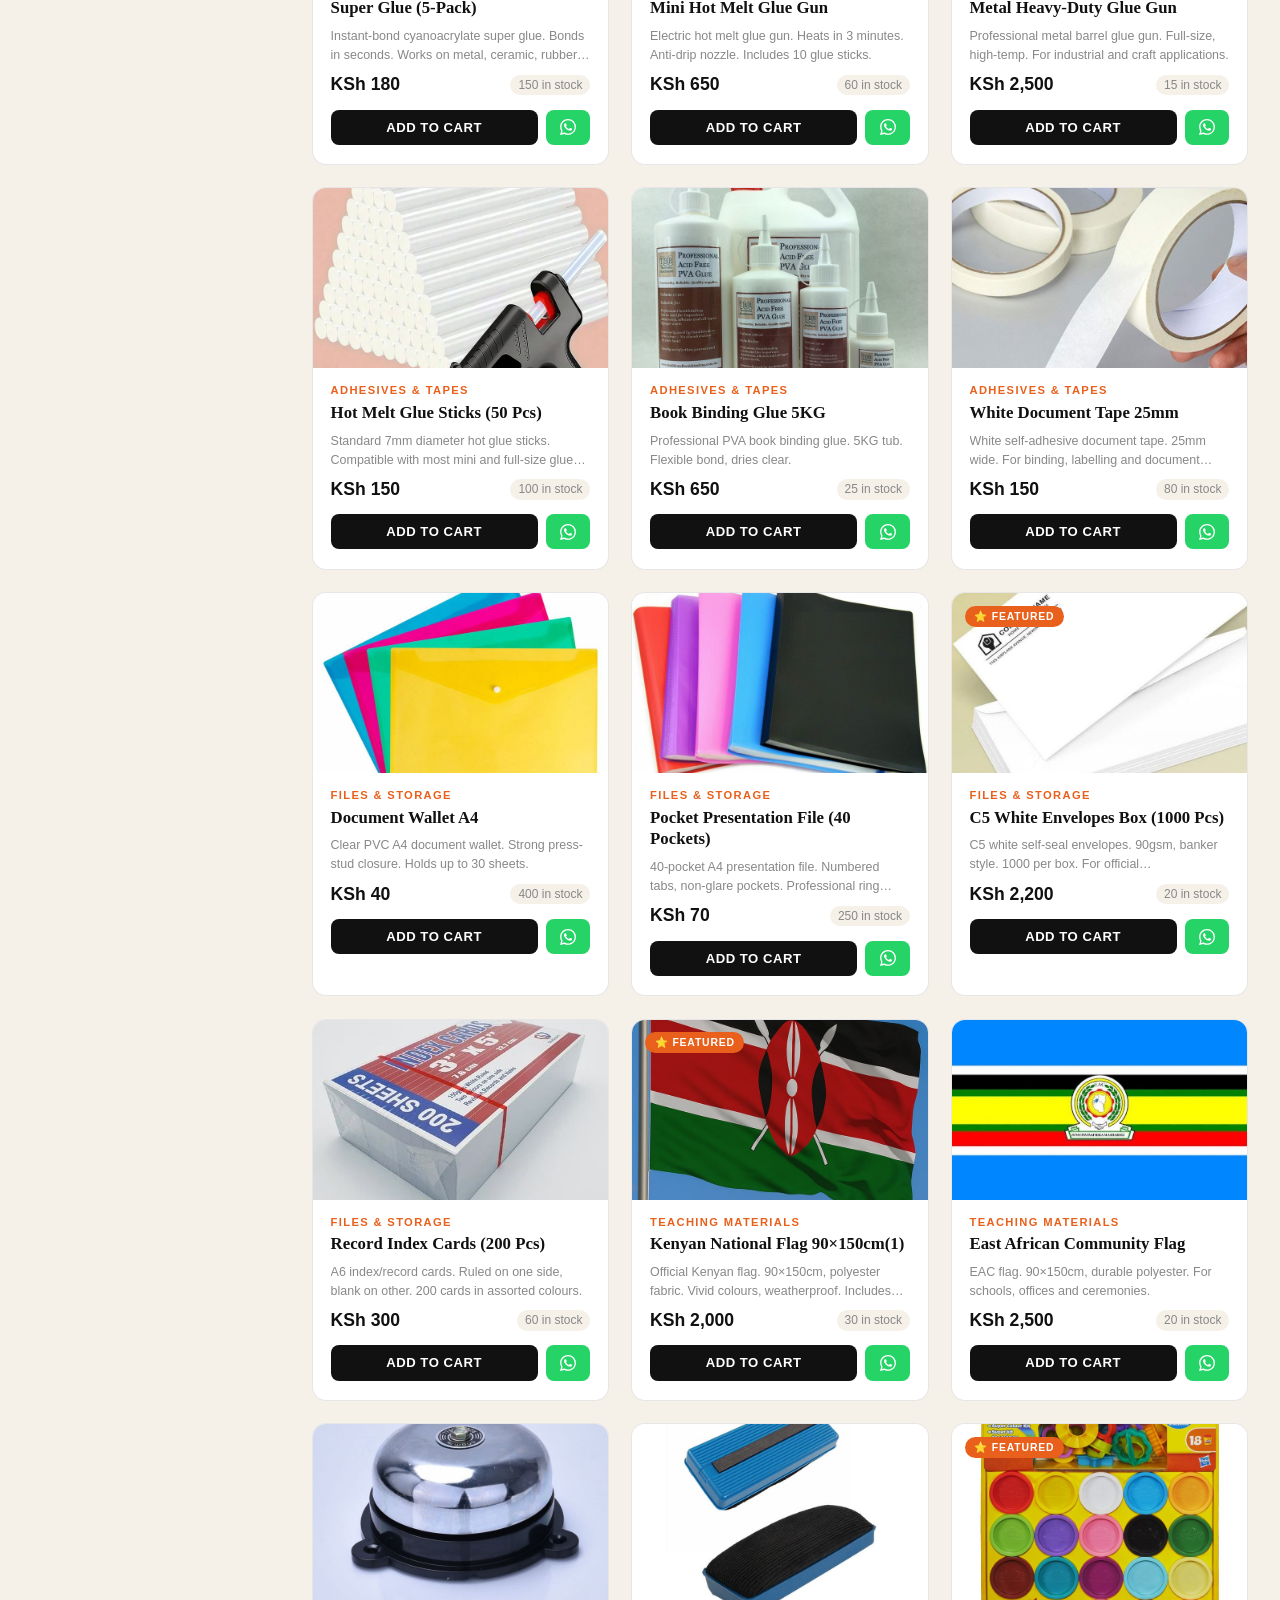
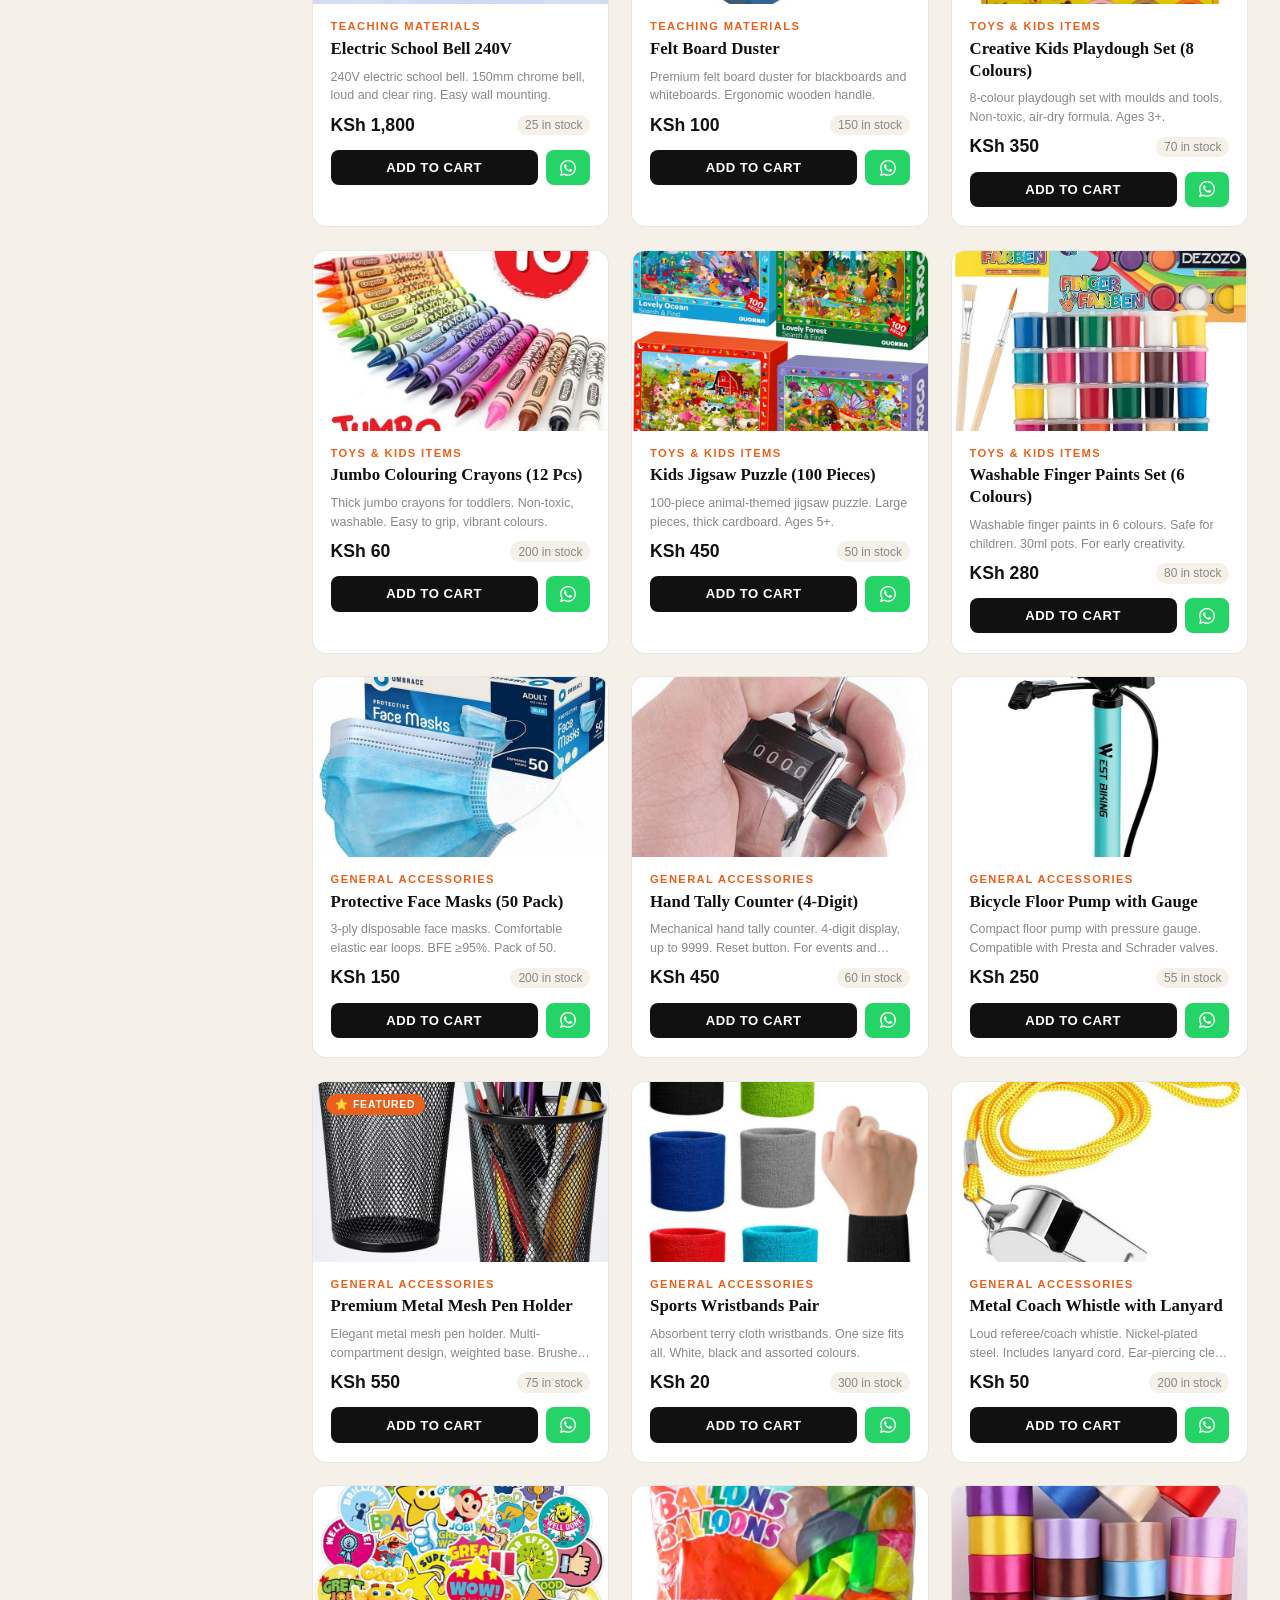
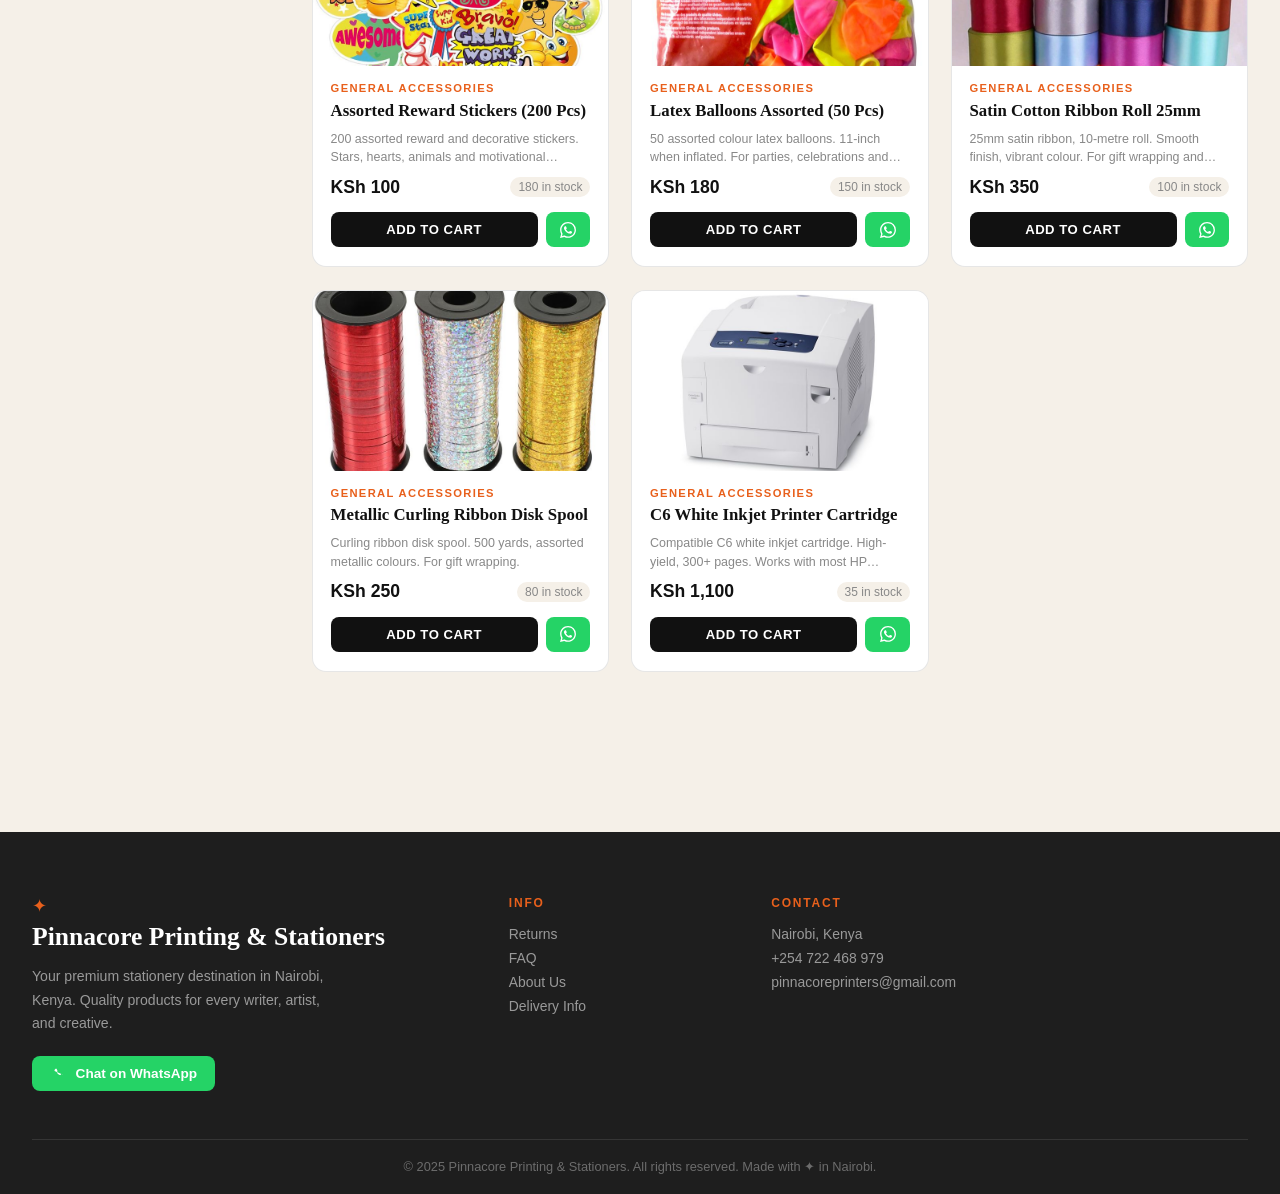
==== commit 9d27fe0e: "update in the website" ====
--- a/index.html
+++ b/index.html
@@ -1,14 +1,19 @@
 <!DOCTYPE html>
 <html lang="en">
-<head>
-  <meta charset="UTF-8" />
-  <meta name="viewport" content="width=device-width, initial-scale=1.0" />
-  <title>Pinnacore printing & stationers— Premium Stationery Kenya</title>
-  <link rel="stylesheet" href="style.css" />
-  <link rel="preconnect" href="https://fonts.googleapis.com" />
-  <link rel="preconnect" href="https://fonts.gstatic.com" crossorigin />
-  <link href="https://fonts.googleapis.com/css2?family=Cormorant+Garamond:ital,wght@0,300;0,400;0,600;1,300;1,400&family=DM+Sans:wght@300;400;500;600&family=Playfair+Display:ital,wght@0,700;1,400&display=swap" rel="stylesheet" />
-</head>
+<title>Pinnacore Printing & Stationers | Premium Stationery & Printing Services Kenya</title>
+
+<meta name="description" content="Pinnacore Printing & Stationers offers premium stationery, office supplies, school materials, notebooks, pens, planners and printing services in Nairobi, Kenya.">
+
+<meta name="robots" content="index, follow">
+
+<link rel="canonical" href="https://pinnacore.co.ke/">
+
+<meta property="og:title" content="Pinnacore Printing & Stationers">
+<meta property="og:description" content="Premium stationery, office supplies and printing services in Nairobi, Kenya.">
+<meta property="og:url" content="https://pinnacore.co.ke">
+<meta property="og:type" content="website">
+
+<link rel="stylesheet" href="style.css" />
 <body>
 
   <!-- ───────────── CART SIDEBAR ───────────── -->
